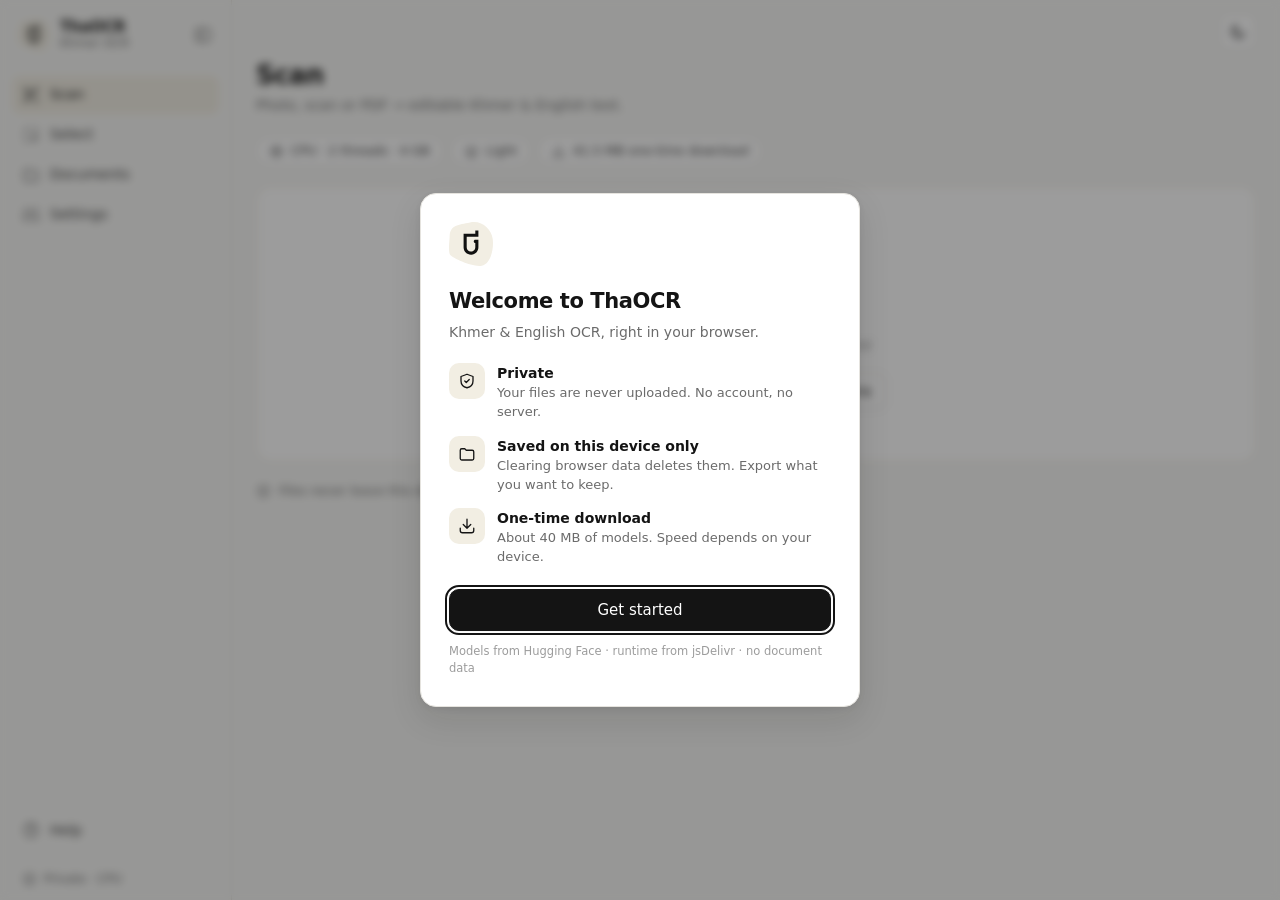
==== index.html @ 1ad71670 "Theme toggle at the top right; Clear all on Documents - Desktop: the light/dark button moves from th" ====
<!DOCTYPE html>
<html lang="en"><head><meta charset="utf-8"><meta name="viewport" content="width=device-width,initial-scale=1,viewport-fit=cover">
<title>ThaOCR</title>
<meta name="description" content="Khmer and English document OCR that runs entirely in your browser. No upload, no account, no server.">
<meta name="color-scheme" content="light dark">
<meta name="theme-color" content="#f7f7f5">
<script>/* theme before first paint (no flash): saved choice, else the system setting. app.js keeps it in sync. */
(function(){var t;try{t=localStorage.getItem("thaocr.theme")}catch(e){}var d=t==="dark"||(t!=="light"&&window.matchMedia&&matchMedia("(prefers-color-scheme: dark)").matches);document.documentElement.setAttribute("data-theme",d?"dark":"light");var m=document.querySelector('meta[name="theme-color"]');if(m)m.content=d?"#0f0f10":"#f7f7f5";})();</script>
<link rel="icon" type="image/svg+xml" href="logo.svg">
<link rel="stylesheet" href="app.css">
</head><body>
<svg width="0" height="0" style="position:absolute" aria-hidden="true"><defs>
 <symbol id="i-scan" viewBox="0 0 24 24"><path d="M3 7V5a2 2 0 0 1 2-2h2M17 3h2a2 2 0 0 1 2 2v2M21 17v2a2 2 0 0 1-2 2h-2M7 21H5a2 2 0 0 1-2-2v-2M7 8h10M7 12h8M7 16h6"/></symbol>
 <symbol id="i-select" viewBox="0 0 24 24"><path d="M4 7V5a1 1 0 0 1 1-1h2M11 4h2M17 4h2a1 1 0 0 1 1 1v2M20 11v1M4 11v2M4 17v2a1 1 0 0 0 1 1h2M11 20h1"/><path d="m14 13 7 2.6-3.1 1.3-1.3 3.1z"/></symbol>
 <symbol id="i-folder" viewBox="0 0 24 24"><path d="M3 7a2 2 0 0 1 2-2h4l2 2h8a2 2 0 0 1 2 2v9a2 2 0 0 1-2 2H5a2 2 0 0 1-2-2z"/></symbol>
 <symbol id="i-sliders" viewBox="0 0 24 24"><path d="M4 21v-7M4 10V3M12 21v-9M12 8V3M20 21v-5M20 12V3M1 14h6M9 8h6M17 16h6"/></symbol>
 <symbol id="i-panel" viewBox="0 0 24 24"><rect x="3" y="4" width="18" height="16" rx="3"/><path d="M9 4v16"/></symbol>
 <symbol id="i-help" viewBox="0 0 24 24"><circle cx="12" cy="12" r="9"/><path d="M9.1 9a3 3 0 0 1 5.8 1c0 2-3 3-3 3M12 17h.01"/></symbol>
 <symbol id="i-shield" viewBox="0 0 24 24"><path d="M12 3l8 3v6c0 5-3.5 8-8 9-4.5-1-8-4-8-9V6z"/><path d="m9 12 2 2 4-4"/></symbol>
 <symbol id="i-download" viewBox="0 0 24 24"><path d="M21 15v3a3 3 0 0 1-3 3H6a3 3 0 0 1-3-3v-3M7 10l5 5 5-5M12 15V3"/></symbol>
 <symbol id="i-sun" viewBox="0 0 24 24"><circle cx="12" cy="12" r="4"/><path d="M12 2v2M12 20v2M4.9 4.9l1.4 1.4M17.7 17.7l1.4 1.4M2 12h2M20 12h2M4.9 19.1l1.4-1.4M17.7 6.3l1.4-1.4"/></symbol>
 <symbol id="i-moon" viewBox="0 0 24 24"><path d="M20.5 14.5A8.5 8.5 0 0 1 9.5 3.5a8.5 8.5 0 1 0 11 11Z"/></symbol>
</defs></svg>
<a class="skip" href="#view">Skip to content</a>
<div class="shell" id="shell">
 <aside class="side" aria-label="Main">
  <div class="side-top">
   <a class="brand" href="#/scan" aria-label="ThaOCR home">
    <svg class="mark" viewBox="0 0 792.53 791.42" aria-hidden="true"><path fill="#f2eee3" d="m5.74,347.98c2.95-32.15,5.25-64.36,6.35-96.63C18.74,55.04,169.58,48.29,378.34,7.01c221.05-43.71,381.76,124.54,408.37,292.23,24.98,157.35-28.72,457.08-197.32,488.3-167.89,31.09-510.61-133.44-561.98-187.33C-8.02,563.05-1.58,427.75,5.74,347.98Z"/><path fill="#111" d="m318.8,452.55c0,41.06,31.32,76.2,72.29,78.87,23.42,1.52,44.78-7.4,59.92-22.54,14.02-14.02,22.71-33.37,22.71-54.76v-77.46h0c-15.43,0-27.94-12.51-27.94-27.94h0c0-15.43,12.51-27.94,27.94-27.94h55.87v131.22c0,71.24-55.06,131.56-126.21,135.27-76.86,4-140.47-57.16-140.47-133.15v-245.08h210.8v-55.87s55.87,0,55.87,0v111.75h-210.8v187.64Z"/></svg>
    <div><b>ThaOCR</b><span>Khmer OCR</span></div>
   </a>
   <button class="sidetog" id="sidetog" type="button" title="Close sidebar (Ctrl+Shift+S)" aria-label="Close sidebar" aria-expanded="true"><svg class="i"><use href="#i-panel"/></svg></button>
  </div>
  <nav class="tabs" aria-label="Pages">
   <a class="nav" data-r="scan" href="#/scan" aria-label="Scan"><svg class="i" aria-hidden="true"><use href="#i-scan"/></svg><span class="t">Scan</span></a>
   <a class="nav" data-r="select" href="#/select" aria-label="Select"><svg class="i" aria-hidden="true"><use href="#i-select"/></svg><span class="t">Select</span></a>
   <a class="nav" data-r="documents" href="#/documents" aria-label="Documents"><svg class="i" aria-hidden="true"><use href="#i-folder"/></svg><span class="t">Documents</span><span class="count" id="n_docs"></span></a>
   <a class="nav" data-r="settings" href="#/settings" aria-label="Settings"><svg class="i" aria-hidden="true"><use href="#i-sliders"/></svg><span class="t">Settings</span></a>
  </nav>
  <a class="running hide" id="running" href="#/process" aria-label="OCR running · show progress"><span class="spin"></span><span class="grow" id="running_txt">Working…</span><b id="running_pct"></b></a>
  <div class="spacer"></div>
  <a class="nav help" data-r="help" href="#/help" aria-label="Help"><svg class="i" aria-hidden="true"><use href="#i-help"/></svg><span class="t">Help</span></a>
  <div class="foot">
   <span class="devchip" title="Nothing leaves this device"><svg class="i s" aria-hidden="true"><use href="#i-shield"/></svg><span id="dev">…</span></span>
   <button class="iconbtn themetog" type="button" title="Dark mode" aria-label="Switch to dark mode"><svg class="i ic-moon" aria-hidden="true"><use href="#i-moon"/></svg><svg class="i ic-sun" aria-hidden="true"><use href="#i-sun"/></svg></button>
  </div>
 </aside>
 <div class="main">
  <div class="topbar"><button class="btn icon themetog tip" id="themetog" type="button" data-tip="Dark mode" aria-label="Switch to dark mode"><svg class="i ic-moon" aria-hidden="true"><use href="#i-moon"/></svg><svg class="i ic-sun" aria-hidden="true"><use href="#i-sun"/></svg></button></div>
  <main class="page" id="view" tabindex="-1"></main>
 </div>
</div>
<input id="fileinput" type="file" accept="image/*,application/pdf,.pdf" multiple hidden>
<div class="toast" id="toast" role="status" aria-live="polite"></div>
<div class="modal hide" id="notice" role="dialog" aria-modal="true" aria-labelledby="notice_t">
 <div class="modal-card">
  <svg class="mark" viewBox="0 0 792.53 791.42" width="44" height="44" aria-hidden="true" style="margin-bottom:14px"><path fill="#f2eee3" d="m5.74,347.98c2.95-32.15,5.25-64.36,6.35-96.63C18.74,55.04,169.58,48.29,378.34,7.01c221.05-43.71,381.76,124.54,408.37,292.23,24.98,157.35-28.72,457.08-197.32,488.3-167.89,31.09-510.61-133.44-561.98-187.33C-8.02,563.05-1.58,427.75,5.74,347.98Z"/><path fill="#111" d="m318.8,452.55c0,41.06,31.32,76.2,72.29,78.87,23.42,1.52,44.78-7.4,59.92-22.54,14.02-14.02,22.71-33.37,22.71-54.76v-77.46h0c-15.43,0-27.94-12.51-27.94-27.94h0c0-15.43,12.51-27.94,27.94-27.94h55.87v131.22c0,71.24-55.06,131.56-126.21,135.27-76.86,4-140.47-57.16-140.47-133.15v-245.08h210.8v-55.87s55.87,0,55.87,0v111.75h-210.8v187.64Z"/></svg>
  <h2 id="notice_t">Welcome to ThaOCR</h2>
  <p class="lead">Khmer &amp; English OCR, right in your browser.</p>
  <ul class="points">
   <li><span class="pi"><svg class="i" aria-hidden="true"><use href="#i-shield"/></svg></span><div><b>Private</b><span>Your files are never uploaded. No account, no server.</span></div></li>
   <li><span class="pi"><svg class="i" aria-hidden="true"><use href="#i-folder"/></svg></span><div><b>Saved on this device only</b><span>Clearing browser data deletes them. Export what you want to keep.</span></div></li>
   <li><span class="pi"><svg class="i" aria-hidden="true"><use href="#i-download"/></svg></span><div><b>One-time download</b><span>About 40 MB of models. Speed depends on your device.</span></div></li>
  </ul>
  <button class="btn p lg block" id="notice_ok" type="button">Get started</button>
  <p class="fine">Models from Hugging Face · runtime from jsDelivr · no document data</p>
 </div>
</div>
<script src="ocr/engine.js"></script>
<script src="ocr/pipeline.js"></script>
<script src="ocr/pdf.js"></script>
<script src="ocr/device.js"></script>
<script src="ocr/store.js"></script>
<script src="docview.js"></script>
<script src="app.js"></script>
</body></html>
---- app.css ----
/* ThaOCR — calm, modern, monochrome. The only tint is the cream of the Tha mark (#f2eee3) on ink (#141414).
   Every colour is a token: [data-theme=dark] on <html> swaps them (set before first paint by index.html).
   Page images and rebuilt pages stay "paper" (white) in both themes, like a document viewer. */
:root{
  color-scheme:light;
  --bg:#f7f7f5;--surface:#fff;--surface-2:#f2f1ee;--surface-3:#e8e6e1;
  --ink:#141414;--ink-2:#3a3a3a;--mut:#6b6b6b;--mut-2:#9c9c9c;
  --line:#e5e3de;--line-2:#efeeea;
  --cream:#f2eee3;--cream-2:#e2dac6;
  --accent:#141414;--accent-hover:#303030;--on-accent:#fff;--seg-on:#fff;
  --ok:#17804a;--ok-soft:#e7f4ec;
  --warn:#a85b06;--warn-soft:#fdf3e2;--warn-line:#f0d6a1;--warn-ink:#6f3e05;
  --bad:#b42318;--bad-soft:#fdecea;--bad-line:#f3c7c7;
  --paper:#fff;--paper-ink:#141414;--focus:#141414;--overlay:rgba(20,20,20,.42);
  --r-l:16px;--r:12px;--r-s:8px;
  --shadow:0 1px 2px rgba(20,20,20,.05);
  --shadow-2:0 12px 32px rgba(20,20,20,.12),0 2px 6px rgba(20,20,20,.06);
  --page-shadow:0 1px 3px rgba(20,20,20,.08),0 8px 24px rgba(20,20,20,.08);
  --ease:cubic-bezier(.2,.7,.2,1);
  --khm:"Noto Sans Khmer","Khmer OS","Khmer OS Battambang",sans-serif;
}
[data-theme=dark]{
  color-scheme:dark;
  --bg:#0f0f10;--surface:#171719;--surface-2:#1e1e21;--surface-3:#2a2a2e;
  --ink:#ededed;--ink-2:#cdcdcd;--mut:#9d9da2;--mut-2:#6d6d72;
  --line:#2b2b2f;--line-2:#222226;
  --cream:#2a2720;--cream-2:#4a4436;
  --accent:#ededed;--accent-hover:#fff;--on-accent:#111;--seg-on:#2e2e33;
  --ok:#5cc98a;--ok-soft:rgba(92,201,138,.13);
  --warn:#efa94a;--warn-soft:rgba(239,169,74,.11);--warn-line:rgba(239,169,74,.3);--warn-ink:#f3c27e;
  --bad:#f2786d;--bad-soft:rgba(242,120,109,.12);--bad-line:rgba(242,120,109,.35);
  --focus:#ededed;--overlay:rgba(0,0,0,.6);
  --shadow:0 1px 2px rgba(0,0,0,.35);
  --shadow-2:0 16px 40px rgba(0,0,0,.55),0 2px 8px rgba(0,0,0,.35);
  --page-shadow:0 1px 3px rgba(0,0,0,.4),0 10px 30px rgba(0,0,0,.45);
}

/* ---------- base */
*{box-sizing:border-box}
html{-webkit-text-size-adjust:100%}
html,body{margin:0;min-height:100%}
body{font:14px/1.5 Inter,system-ui,-apple-system,"Segoe UI",Roboto,"Noto Sans Khmer",sans-serif;color:var(--ink);background:var(--bg);-webkit-font-smoothing:antialiased;-webkit-tap-highlight-color:transparent}
::selection{background:var(--cream-2)}
a{color:inherit;text-decoration:none}
.page p a:not(.btn),.empty a:not(.btn),.lnk{text-decoration:underline;text-underline-offset:3px;text-decoration-color:var(--mut-2)}
.page p a:not(.btn):hover,.lnk:hover{text-decoration-color:currentColor}
button,input,select,textarea{font:inherit;color:inherit}
button{cursor:pointer}button:disabled{opacity:.45;cursor:default}
input[type=checkbox]{accent-color:var(--accent);width:15px;height:15px;margin:0;cursor:pointer}
:focus-visible{outline:2px solid var(--focus);outline-offset:2px}
:focus:not(:focus-visible){outline:none}
h1,h2,h3{margin:0;font-weight:600;letter-spacing:-.015em}
h1{font-size:26px;line-height:1.2;letter-spacing:-.025em;font-weight:650}h2{font-size:16px}h3{font-size:14px}
.mut{color:var(--mut)}.small{font-size:12.5px}.mono{font-family:ui-monospace,SFMono-Regular,Menlo,monospace;font-variant-numeric:tabular-nums}.num{font-variant-numeric:tabular-nums}
.hide{display:none!important}.grow{flex:1;min-width:0}
.sr{position:absolute;width:1px;height:1px;overflow:hidden;clip:rect(0 0 0 0);white-space:nowrap}
.warn-t{color:var(--warn)}
svg.i{width:18px;height:18px;flex:none;vertical-align:-4px;fill:none;stroke:currentColor;stroke-width:1.75;stroke-linecap:round;stroke-linejoin:round}
svg.i.s{width:15px;height:15px;vertical-align:-3px}
svg.i.l{width:24px;height:24px}
*{scrollbar-width:thin;scrollbar-color:var(--surface-3) transparent}
.skip{position:fixed;left:12px;top:-60px;z-index:200;background:var(--accent);color:var(--on-accent);padding:8px 14px;border-radius:var(--r-s);font-weight:500;transition:top .15s}
.skip:focus{top:12px}
/* smooth colour change when the theme is switched (class added for 300 ms by app.js) */
.theme-anim,.theme-anim *,.theme-anim *::before,.theme-anim *::after{transition:background-color .25s,border-color .25s,color .25s,box-shadow .25s!important}

/* ---------- shell */
.shell{display:grid;grid-template-columns:232px minmax(0,1fr);min-height:100vh;min-height:100dvh}
.side{position:sticky;top:0;height:100vh;height:100dvh;padding:14px 12px 12px;display:flex;flex-direction:column;gap:2px;background:var(--bg);border-right:1px solid var(--line);z-index:30}
.side-top{position:relative;display:flex;align-items:center;gap:4px;padding:0 0 18px}
.brand{display:flex;align-items:center;gap:10px;padding:4px 6px;border-radius:var(--r-s);flex:1;min-width:0}
.brand .mark{width:32px;height:32px;flex:none;transition:opacity .12s}
.brand b{display:block;font-size:15px;letter-spacing:-.01em;line-height:1.2}
.brand span{display:block;font-size:12px;color:var(--mut);line-height:1.3}
.sidetog{display:grid;place-items:center;width:32px;height:32px;border:0;border-radius:var(--r-s);background:transparent;color:var(--mut);flex:none}
.sidetog:hover{background:var(--surface-2);color:var(--ink)}
nav.tabs{display:flex;flex-direction:column;gap:2px}
.nav{position:relative;display:flex;align-items:center;gap:10px;padding:0 10px;height:38px;border-radius:var(--r-s);color:var(--ink-2);font-weight:500;transition:background .15s,color .15s}
.nav:hover{background:var(--surface-2);color:var(--ink)}
.nav.cur{background:var(--cream);color:var(--ink)}
.nav svg.i{color:var(--mut);transition:color .15s}.nav:hover svg.i,.nav.cur svg.i{color:var(--ink)}
.nav .count{margin-left:auto;font-size:11.5px;color:var(--mut);background:var(--surface-2);border-radius:999px;padding:0 7px;line-height:19px;font-variant-numeric:tabular-nums}
.nav.cur .count{background:var(--surface)}
.nav .count:empty{display:none}
.running{display:flex;align-items:center;gap:8px;margin:12px 0 0;padding:0 10px;height:38px;border:1px solid var(--line);background:var(--surface);border-radius:var(--r-s);font-size:13px;color:var(--ink-2)}
.running:hover{background:var(--surface-2)}
.spin{width:12px;height:12px;border:2px solid currentColor;border-right-color:transparent;border-radius:50%;animation:spin .8s linear infinite;flex:none;display:inline-block}
@keyframes spin{to{transform:rotate(360deg)}}
.side .spacer{flex:1}
.foot{display:flex;align-items:center;gap:6px;padding:10px 2px 0;margin-top:8px;border-top:1px solid var(--line-2)}
.devchip{display:flex;align-items:center;gap:7px;font-size:12px;color:var(--mut);min-width:0;flex:1;padding-left:8px}
.devchip span{white-space:nowrap;overflow:hidden;text-overflow:ellipsis}
.iconbtn{display:inline-grid;place-items:center;width:34px;height:34px;border-radius:var(--r-s);border:0;background:transparent;color:var(--mut);flex:none;transition:background .15s,color .15s}
.iconbtn:hover{background:var(--surface-2);color:var(--ink)}
.ic-sun{display:none}[data-theme=dark] .ic-sun{display:block}[data-theme=dark] .ic-moon{display:none}
@media(min-width:861px){.foot .themetog{display:none}}

/* main column: a slim top bar (theme button at the top right, desktop) above the page */
.main{min-width:0;display:flex;flex-direction:column}
.topbar{display:flex;justify-content:flex-end;align-items:center;gap:8px;padding:14px 40px 0}
.page{padding:10px 40px 64px;display:flex;flex-direction:column;gap:20px;max-width:1240px;width:100%;margin:0 auto}
.page.wide{max-width:none}
.page:focus{outline:none}
.page.enter>*{animation:rise .25s var(--ease) both}
@keyframes rise{from{opacity:0;transform:translateY(4px)}}
.head{display:flex;align-items:flex-end;gap:12px 16px;flex-wrap:wrap}
.head>.grow{flex:1 1 320px;min-width:min(320px,100%)}
.head .tools{display:flex;gap:8px;flex-wrap:wrap;align-items:center;max-width:100%}
@media(min-width:861px){.head .tools{flex-shrink:0;margin-left:auto;justify-content:flex-end}}  /* tools move to their own row as a group, kept right */
.head p{margin:4px 0 0;color:var(--mut)}
.back{display:inline-flex;align-items:center;gap:4px;font-size:13px;color:var(--mut);margin:0 0 6px -2px;padding:2px;border-radius:6px}
.back:hover{color:var(--ink)}
.title-row{display:flex;gap:10px;align-items:center;flex-wrap:wrap;word-break:break-word}
.rowhead{display:flex;align-items:center;gap:12px;padding:14px 18px 12px}
.sechead{display:flex;align-items:center;gap:12px;margin:0 0 10px}
.sec{display:flex;flex-direction:column}
.fine{display:flex;align-items:center;gap:8px;margin:0;font-size:12.5px;color:var(--mut)}
.fine svg.i{color:var(--mut)}
.col{display:flex;flex-direction:column;gap:16px;min-width:0}
.btnrow{display:flex;gap:8px;flex-wrap:wrap;margin-top:14px}

/* ---------- buttons, badges, chips */
.btn{display:inline-flex;align-items:center;justify-content:center;gap:7px;height:36px;padding:0 14px;border-radius:var(--r-s);border:1px solid var(--line);background:var(--surface);color:var(--ink);font-weight:500;white-space:nowrap;line-height:1;box-shadow:var(--shadow);transition:background .15s,border-color .15s,color .15s,transform .06s}
.btn:hover{background:var(--surface-2)}
.btn:active{transform:translateY(1px)}
.btn.p{background:var(--accent);border-color:var(--accent);color:var(--on-accent)}
.btn.p:hover{background:var(--accent-hover);border-color:var(--accent-hover)}
.btn.lg{height:42px;padding:0 18px;font-size:15px;border-radius:10px}
.btn.sm{height:30px;padding:0 10px;font-size:13px;gap:6px}
.btn.icon{width:36px;padding:0}.btn.sm.icon{width:30px}
.btn.block{width:100%}
.btn.ghost{border-color:transparent;background:transparent;box-shadow:none;color:var(--ink-2)}
.btn.ghost:hover{background:var(--surface-2);color:var(--ink)}
.btn.danger{color:var(--bad)}.btn.danger:hover{background:var(--bad-soft);border-color:var(--bad-line)}
.btn:disabled{opacity:.45;pointer-events:none}
.badge{display:inline-flex;align-items:center;gap:6px;height:22px;padding:0 9px;border-radius:999px;font-size:12px;font-weight:500;background:var(--surface-2);color:var(--mut);white-space:nowrap;letter-spacing:0;line-height:1}
.badge.ok{background:var(--ok-soft);color:var(--ok)}.badge.warn{background:var(--warn-soft);color:var(--warn)}.badge.bad{background:var(--bad-soft);color:var(--bad)}.badge.ink{background:var(--cream);color:var(--ink)}
.badge .dot{width:6px;height:6px;border-radius:50%;background:currentColor}
.btn .badge{height:18px;padding:0 6px;font-size:11px}
.chips{display:flex;flex-wrap:wrap;gap:8px}
.chip{display:inline-flex;align-items:center;gap:7px;height:30px;padding:0 12px;border-radius:999px;background:var(--surface);border:1px solid var(--line);font-size:12.5px;color:var(--ink-2);white-space:nowrap;max-width:100%}
.chip svg.i{color:var(--mut)}
a.chip:hover{background:var(--surface-2)}
.chip.ok,.chip.ok svg.i{color:var(--ok)}
.card{background:var(--surface);border:1px solid var(--line);border-radius:var(--r);box-shadow:var(--shadow)}
.card.pad{padding:20px}
.card.pad>h2{margin:0 0 14px}
.card.danger{border-color:var(--bad-line)}
.grid{display:grid;gap:16px}
.g-main{grid-template-columns:minmax(0,1fr) 360px;align-items:start}
@media(max-width:1100px){.g-main{grid-template-columns:1fr}}
/* tooltips for icon-only controls (pointer devices only) */
@media(hover:hover){
 .tip{position:relative}
 .tip:hover::after,.tip:focus-visible::after{content:attr(data-tip);position:absolute;top:calc(100% + 8px);left:50%;transform:translateX(-50%);background:var(--accent);color:var(--on-accent);font-size:12px;font-weight:500;line-height:1;padding:7px 9px;border-radius:6px;white-space:nowrap;pointer-events:none;z-index:60;box-shadow:var(--shadow-2);animation:fade .12s}
}

/* ---------- drop zone & file list */
.drop{position:relative;border:1.5px dashed var(--cream-2);background:var(--surface);border-radius:var(--r-l);padding:52px 24px;text-align:center;color:var(--mut);cursor:pointer;transition:background .2s,border-color .2s,transform .2s var(--ease)}
.drop:hover{border-color:var(--mut-2)}
.drop.on{background:var(--cream);border-color:var(--ink);transform:scale(1.005)}
.drop .ico{width:56px;height:56px;border-radius:16px;background:var(--cream);display:grid;place-items:center;margin:0 auto 14px;color:var(--ink);transition:transform .2s var(--ease)}
.drop:hover .ico,.drop.on .ico{transform:translateY(-2px)}
.drop b{display:block;font-size:17px;font-weight:600;color:var(--ink);margin-bottom:2px}
.drop .acts{display:flex;gap:10px;justify-content:center;margin-top:18px;flex-wrap:wrap}
.drop.compact{padding:16px 20px;display:flex;align-items:center;gap:14px;text-align:left}
.drop.compact .ico{margin:0;width:42px;height:42px;border-radius:12px}.drop.compact .acts{margin:0;margin-left:auto}.drop.compact b{font-size:14.5px}
.flist{display:flex;flex-direction:column}
.frow{display:flex;align-items:center;gap:14px;padding:10px 18px;border-top:1px solid var(--line-2)}
.frow .fico{width:44px;height:44px;display:grid;place-items:center;border:1px solid var(--line);border-radius:8px;background:var(--surface-2);color:var(--mut);flex:none}
.frow img{width:44px;height:44px;object-fit:cover;border-radius:8px;border:1px solid var(--line);background:var(--paper);flex:none}
.frow b{display:block;font-weight:500;overflow:hidden;text-overflow:ellipsis;white-space:nowrap}
.frow .x{width:32px;height:32px;border-radius:8px;border:0;background:transparent;color:var(--mut);display:grid;place-items:center;flex:none}
.frow .x:hover{color:var(--bad);background:var(--bad-soft)}
.startbar{display:flex;align-items:center;gap:12px;padding:12px 18px;border-top:1px solid var(--line);background:var(--surface-2);border-radius:0 0 var(--r) var(--r);flex-wrap:wrap}
.startbar .mut{display:inline-flex;align-items:center;gap:6px}

/* ---------- forms */
.field{display:flex;flex-direction:column;gap:6px;margin-bottom:16px}
.field>label{font-weight:500;font-size:13px;color:var(--ink-2)}
.sel{display:flex}
.sel select,.sel input{width:100%;height:38px;padding:0 10px;border:1px solid var(--line);border-radius:var(--r-s);background:var(--surface);color:var(--ink);outline:0;transition:border-color .15s}
.sel select:hover,.sel input:hover{border-color:var(--mut-2)}
.sel select:focus-visible,.sel input:focus-visible{border-color:var(--ink);outline:2px solid var(--focus);outline-offset:1px}
.search{display:flex;align-items:center;gap:8px;height:36px;border:1px solid var(--line);border-radius:var(--r-s);padding:0 12px;width:260px;color:var(--mut);background:var(--surface);transition:border-color .15s}
.search:focus-within{border-color:var(--ink)}
.search input{border:0;outline:0;width:100%;background:transparent;color:var(--ink);height:100%}
.search input::-webkit-search-cancel-button{cursor:pointer}
.seg{display:inline-flex;gap:2px;border-radius:10px;background:var(--surface-2);padding:3px;border:1px solid var(--line-2)}
.seg button{display:inline-flex;align-items:center;gap:6px;border:0;background:transparent;height:28px;padding:0 11px;border-radius:7px;color:var(--mut);font-size:13px;font-weight:500;white-space:nowrap;transition:background .15s,color .15s}
.seg button:hover{color:var(--ink)}
.seg button.on{background:var(--seg-on);color:var(--ink);box-shadow:0 1px 2px rgba(0,0,0,.08),0 0 0 1px var(--line)}
.tg{display:inline-flex;align-items:center;gap:6px;font-size:12.5px;color:var(--mut);cursor:pointer;user-select:none;white-space:nowrap}
.tg:hover{color:var(--ink)}
.note{display:flex;gap:10px;align-items:flex-start;background:var(--warn-soft);border:1px solid var(--warn-line);color:var(--warn-ink);border-radius:var(--r-s);padding:10px 12px;font-size:13px}
.note svg.i{color:var(--warn);margin-top:1px}
.row-set{display:flex;align-items:center;gap:12px;flex-wrap:wrap}
.tiers{display:grid;grid-template-columns:repeat(3,minmax(0,1fr));gap:8px}
.tier{position:relative;display:flex;flex-direction:column;align-items:flex-start;gap:2px;text-align:left;border:1px solid var(--line);border-radius:10px;padding:12px;background:var(--surface);color:var(--ink);transition:border-color .15s,background .15s,box-shadow .15s}
.tier:hover{border-color:var(--mut-2)}
.tier.on{border-color:var(--ink);box-shadow:inset 0 0 0 1px var(--ink);background:var(--cream)}
.tier b{font-weight:600;font-size:13.5px}
.tier span{font-size:12px;color:var(--mut)}
.tier .rec{font-style:normal;font-size:10.5px;font-weight:600;margin-top:6px;padding:2px 7px;border-radius:999px;background:var(--ok-soft);color:var(--ok)}
@media(max-width:560px){.tiers{grid-template-columns:1fr}}
details.adv>summary{display:flex;align-items:center;gap:12px;padding:16px 20px;cursor:pointer;list-style:none;border-radius:var(--r)}
details.adv>summary::-webkit-details-marker{display:none}
details.adv>summary b{display:block;font-size:16px}
details.adv>summary svg.i{color:var(--mut);transition:transform .2s var(--ease)}
details.adv[open]>summary svg.i{transform:rotate(180deg)}
details.adv>summary:hover{background:var(--surface-2)}
details.adv[open]>summary{border-radius:var(--r) var(--r) 0 0}
.adv-body{padding:6px 20px 20px}

/* ---------- tables */
table.tbl{width:100%;border-collapse:collapse;font-size:13.5px}
.tbl th{font-weight:500;color:var(--mut);text-align:left;padding:10px 18px;border-bottom:1px solid var(--line);font-size:12px}
.tbl td{padding:10px 18px;border-bottom:1px solid var(--line-2);vertical-align:middle}
.tbl tr:last-child td{border-bottom:0}
.tbl tr.click{cursor:pointer}
.tbl tr.click td{transition:background .12s}
.tbl tr.click:hover td,.tbl tr.click:focus-visible td{background:var(--surface-2)}
.tbl tr.click:focus-visible{outline-offset:-2px}
.doc{display:flex;align-items:center;gap:12px;min-width:0}
.doc .ic{width:40px;height:40px;border-radius:8px;border:1px solid var(--line);overflow:hidden;flex:none;background:var(--paper)}
.doc .ic img{width:100%;height:100%;object-fit:cover;display:block}
.doc b{display:block;font-weight:500;word-break:break-word}.doc span{font-size:12px;color:var(--mut)}
.acc{display:inline-flex;align-items:center;gap:10px}
.bar{height:6px;border-radius:999px;background:var(--line-2);overflow:hidden}
.bar i{display:block;height:100%;background:var(--accent);border-radius:999px;transition:width .3s}
.acc .bar{width:56px}.acc .bar i.ok{background:var(--ok)}.acc .bar i.warn{background:var(--warn)}
.empty{padding:48px 20px;text-align:center;color:var(--mut);display:flex;flex-direction:column;align-items:center;gap:10px}
.empty .ico{width:52px;height:52px;border-radius:14px;background:var(--surface-2);display:grid;place-items:center;color:var(--mut);margin-bottom:2px}
.empty b{color:var(--ink);font-size:15px;font-weight:600}
@media(max-width:720px){.tbl .c-conf,.tbl .c-date{display:none}.tbl td,.tbl th{padding-left:14px;padding-right:10px}}

/* ---------- process */
.stage{background:var(--surface-2);border-radius:0 0 calc(var(--r) - 1px) calc(var(--r) - 1px);padding:28px;display:grid;place-items:center;min-height:480px}
.stage .pageimg{position:relative;box-shadow:var(--page-shadow);background:var(--paper);max-width:100%;overflow:hidden;border-radius:4px}
/* scan line: a full-size layer moved with transform (GPU, no layout), gliding down and back up with easing */
.scanline{position:absolute;inset:0;pointer-events:none;animation:scan 2.8s cubic-bezier(.45,0,.55,1) infinite alternate;will-change:transform;transition:opacity .4s}
.scanline::before{content:"";position:absolute;left:0;right:0;top:0;height:2px;background:var(--paper-ink);box-shadow:0 0 14px 1px rgba(20,20,20,.45)}
.scanline::after{content:"";position:absolute;left:0;right:0;top:2px;height:56px;background:linear-gradient(rgba(20,20,20,.07),transparent)}
.scanline.soft{opacity:.35;animation-duration:3.6s}
@keyframes scan{from{transform:translateY(0)}to{transform:translateY(calc(100% - 2px))}}
.badge.ink .dot{animation:pulse 1.4s ease-in-out infinite}
@keyframes pulse{0%,100%{opacity:1;transform:scale(1)}50%{opacity:.35;transform:scale(.7)}}
.prog{font-size:40px;font-weight:650;letter-spacing:-.03em;font-variant-numeric:tabular-nums;line-height:1}
.pipe .step{display:flex;gap:12px;padding:10px 0;border-bottom:1px solid var(--line-2);align-items:center;transition:opacity .3s}
.pipe .step:last-child{border-bottom:0}
.pipe .step:not(.done):not(.run){opacity:.6}
.pipe .n{width:24px;height:24px;border-radius:50%;border:1px solid var(--line);display:grid;place-items:center;font-size:11px;flex:none;color:var(--mut);background:var(--surface);transition:background .3s,border-color .3s,color .3s}
.pipe .step.done .n{background:var(--accent);border-color:var(--accent);color:var(--on-accent)}
.pipe .step.run .n{border-color:var(--ink);font-size:0}
.pipe .step.run .n::after{content:"";width:10px;height:10px;border:2px solid var(--ink);border-right-color:transparent;border-radius:50%;animation:spin .8s linear infinite}
.pipe b{display:block;font-weight:500}.pipe .sub{font-size:12px;color:var(--mut)}.pipe .sub:empty{display:none}
.pipe .ms{margin-left:auto;color:var(--mut-2);font-size:12px}
.pipe .ms:empty{display:none}
.kv{display:flex;justify-content:space-between;gap:12px;padding:8px 0;border-bottom:1px solid var(--line-2);font-size:13px}
.kv:last-child{border-bottom:0}.kv>span{color:var(--mut)}
.kv b{text-align:right;max-width:64%;word-break:break-word;font-weight:500}

/* ---------- review */
.review{display:grid;grid-template-columns:96px minmax(0,1.3fr) minmax(0,1fr) 300px;min-height:70vh;overflow:hidden}
.review.text,.review.original{grid-template-columns:96px minmax(0,1fr) 300px}
.review.one{grid-template-columns:minmax(0,1.3fr) minmax(0,1fr) 300px}
.review.one.text,.review.one.original{grid-template-columns:minmax(0,1fr) 300px}
.review>div{border-right:1px solid var(--line);min-width:0}
.review>div:last-child{border-right:0}
.thumbs{padding:14px 10px;display:flex;flex-direction:column;gap:12px;align-items:center;background:var(--surface-2);max-height:82vh;overflow-y:auto;position:sticky;top:0;align-self:start}
.thumbs .th{width:70px;border:2px solid transparent;border-radius:8px;padding:2px;cursor:pointer;text-align:center;font-size:12px;color:var(--mut);transition:border-color .15s}
.thumbs .th:hover{border-color:var(--line)}
.thumbs .th img{width:100%;display:block;border:1px solid var(--line);border-radius:5px;background:var(--paper)}
.thumbs .th.cur{border-color:var(--ink);color:var(--ink)}
.panehead{display:flex;align-items:center;gap:8px;padding:8px 12px;border-bottom:1px solid var(--line);color:var(--mut);font-size:13px;background:var(--surface);position:sticky;top:0;z-index:2;min-height:48px}
.panehead .mut{white-space:nowrap;overflow:hidden;text-overflow:ellipsis}
.ph-t{display:inline-flex;align-items:center;gap:7px;color:var(--ink);font-weight:500;white-space:nowrap;overflow:hidden;text-overflow:ellipsis;min-width:0}
.ph-t svg.i{color:var(--mut)}
.tool{display:inline-grid;place-items:center;width:30px;height:30px;border-radius:7px;color:var(--ink-2);border:0;background:transparent;flex:none;transition:background .15s}
.tool:hover{background:var(--surface-2);color:var(--ink)}
.panehead .opts,.lb-bar .opts{display:inline-flex;gap:10px;margin-left:6px}
@media(max-width:1400px){.review:not(.original) .panehead .opts{display:none}}
.panehead .seg button{height:26px;padding:0 10px;font-size:12.5px}
.panebody{padding:16px;overflow:auto;max-height:82vh;background:var(--surface-2)}
.panebody.white{background:var(--surface)}
.pagewrap{margin-bottom:22px}.pagewrap:last-child{margin-bottom:0}
.linkbtn{border:0;background:none;color:var(--ink);text-decoration:underline;text-underline-offset:2px;cursor:pointer;font:inherit;letter-spacing:inherit;text-transform:inherit;padding:0}.linkbtn:disabled{color:var(--mut);text-decoration:none;cursor:default}
.pglabel{font-size:11px;color:var(--mut);text-align:center;margin:0 0 8px;letter-spacing:.08em;text-transform:uppercase}
.view{position:relative;margin:0 auto;box-shadow:var(--page-shadow);background:var(--paper);border-radius:3px;overflow:hidden;cursor:zoom-in;transition:outline-color .15s}
.view:hover{outline:2px solid var(--focus);outline-offset:2px}
.view canvas,.view img{display:block;width:100%;height:auto}
.docpage{position:relative;margin:0 auto;background:var(--paper);box-shadow:var(--page-shadow);overflow:hidden;color:#111}
.docpage .ln{position:absolute;white-space:nowrap;outline:0;line-height:1}
.docpage .ln:focus{background:#f2eee3}
.docpage .ln.lo{background:#fdf0d5;border-radius:2px}
.docpage .ln.chg{background:#dff3e8}
.docpage .ln b{font-weight:700}
.docpage .ln.heavy b{font-weight:400}
.docpage img.crop{position:absolute}
.docpage .bu{position:absolute}
.rev{border:1px solid var(--line);border-radius:10px;padding:10px 12px 12px;margin-bottom:10px;background:var(--surface);cursor:pointer;transition:border-color .15s,box-shadow .15s}
.rev:hover{border-color:var(--mut-2)}
.rev.cur{border-color:var(--ink)}
.rev-h{display:flex;align-items:center;justify-content:space-between;gap:8px;font-size:12px;color:var(--mut)}
.rev .snip{margin:8px 0;border:1px solid var(--line);border-radius:6px;background:var(--paper);height:36px;display:grid;place-items:center;overflow:hidden}
.rev .snip canvas{max-width:100%;height:30px}
.rev input{width:100%;border:1px solid var(--line);border-radius:7px;padding:7px 9px;font-family:var(--khm);font-size:15px;margin:0 0 8px;background:var(--surface);color:var(--ink);outline:0;transition:border-color .15s}
.rev input:focus{border-color:var(--ink)}
.rev .acts{display:flex;gap:8px}
.allgood{display:flex;align-items:center;gap:10px;padding:12px 14px;border-radius:10px;background:var(--ok-soft);color:var(--ok);font-weight:500;margin-bottom:6px}
.sub-h{margin:20px 0 4px;font-size:11.5px;color:var(--mut);font-weight:600;text-transform:uppercase;letter-spacing:.06em}
.textout{font-family:var(--khm);font-size:15px;line-height:1.75;white-space:pre-wrap;padding:24px 28px;tab-size:4;color:var(--ink)}
.textout .blk{margin-bottom:14px}
.textout .lbl{font:11px Inter,system-ui,sans-serif;color:var(--mut-2);letter-spacing:.06em;text-transform:uppercase;margin-bottom:2px}
.textout .center{text-align:center}.textout .right{text-align:right}
.menu{position:absolute;right:0;top:calc(100% + 6px);background:var(--surface);border:1px solid var(--line);border-radius:12px;box-shadow:var(--shadow-2);min-width:220px;padding:6px;z-index:20;animation:pop .14s var(--ease);transform-origin:top right}
@keyframes pop{from{opacity:0;transform:translateY(-4px) scale(.98)}}
.menu button{display:flex;width:100%;gap:10px;align-items:center;border:0;background:transparent;padding:0 10px;height:36px;border-radius:7px;text-align:left;color:var(--ink);white-space:nowrap}
.menu button svg.i{color:var(--mut)}
.menu button:hover,.menu button:focus-visible{background:var(--surface-2);outline:0}
.menu button.danger{color:var(--bad)}.menu button.danger svg.i{color:var(--bad)}
.menu hr{border:0;border-top:1px solid var(--line-2);margin:4px 0}
.rel{position:relative}
.toast{position:fixed;bottom:24px;left:50%;transform:translate(-50%,8px);background:var(--accent);color:var(--on-accent);padding:10px 16px;border-radius:999px;font-size:13px;font-weight:500;box-shadow:var(--shadow-2);z-index:150;opacity:0;transition:opacity .2s,transform .2s var(--ease);pointer-events:none;max-width:calc(100vw - 32px);text-align:center}
.toast.on{opacity:1;transform:translate(-50%,0)}

/* ---------- help */
.tiles{display:grid;grid-template-columns:repeat(auto-fill,minmax(230px,1fr));gap:12px}
.tile{padding:18px;display:flex;flex-direction:column;gap:6px}
.tile .ti{width:36px;height:36px;border-radius:10px;background:var(--cream);display:grid;place-items:center;color:var(--ink);margin-bottom:6px}
.tile b{font-weight:600}
.tile p{margin:0;color:var(--mut);font-size:13.5px}
.keys{display:grid;grid-template-columns:auto 1fr;gap:10px 18px;align-items:center;font-size:13.5px;color:var(--ink-2)}
kbd{display:inline-block;font:12px ui-monospace,SFMono-Regular,Menlo,monospace;min-width:22px;text-align:center;border:1px solid var(--line);border-bottom-width:2px;border-radius:5px;padding:2px 6px;background:var(--surface-2);color:var(--ink)}

/* ---------- welcome notice */
.modal{position:fixed;inset:0;background:var(--overlay);display:grid;place-items:center;z-index:100;padding:20px;backdrop-filter:blur(4px);-webkit-backdrop-filter:blur(4px);animation:fade .2s}
.modal-card{background:var(--surface);border:1px solid var(--line);border-radius:var(--r-l);max-width:440px;width:100%;padding:28px;box-shadow:var(--shadow-2);animation:pop .25s var(--ease)}
.modal-card h2{font-size:21px;letter-spacing:-.02em}
.modal-card .lead{margin:4px 0 0;color:var(--mut)}
.points{list-style:none;margin:20px 0 22px;padding:0;display:flex;flex-direction:column;gap:14px}
.points li{display:flex;gap:12px;align-items:flex-start}
.points .pi{width:36px;height:36px;border-radius:10px;background:var(--cream);display:grid;place-items:center;flex:none;color:var(--ink)}
.points b{display:block;font-weight:600}
.points span{display:block;color:var(--mut);font-size:13px;line-height:1.45}
.modal-card .fine{justify-content:center;margin-top:12px;font-size:11.5px;color:var(--mut-2)}

/* ---------- full-size viewer (always dark) */
.lb{position:fixed;inset:0;z-index:120;display:flex;flex-direction:column;background:rgba(14,14,14,.97);color:#fff;animation:fade .15s}
@keyframes fade{from{opacity:0}to{opacity:1}}
.lb-bar{display:flex;align-items:center;gap:8px;padding:10px 16px;background:rgba(0,0,0,.35);border-bottom:1px solid rgba(255,255,255,.08);font-size:13px;min-height:52px;flex-wrap:wrap}
.lb-bar b{color:#fff;max-width:40vw;overflow:hidden;text-overflow:ellipsis;white-space:nowrap}
.lb-bar .mut{color:rgba(255,255,255,.6)}
.lb-bar .tool{width:34px;height:34px;border-radius:8px;color:#fff}
.lb-bar .tool:hover{background:rgba(255,255,255,.14)}
.lb-bar .tool.pct{width:auto;padding:0 10px;min-width:56px;font-size:12.5px}
.lb-bar label{display:inline-flex;align-items:center;gap:6px;color:rgba(255,255,255,.85);white-space:nowrap;cursor:pointer}
.lb-bar input[type=checkbox]{accent-color:#fff}
.lb :focus-visible{outline-color:#fff}
.lb-body{flex:1;overflow:auto;display:grid;place-items:center;padding:24px;overscroll-behavior:contain}
.lb-body.big{place-items:start}
.lb-body canvas{display:block;background:#fff;box-shadow:0 12px 40px rgba(0,0,0,.6);border-radius:2px;touch-action:none;user-select:none}
.lb-hint{text-align:center;font-size:12px;color:rgba(255,255,255,.5);padding:8px}
@media(max-width:860px){.lb-bar b,.lb-bar .mut,.lb-hint,.lb-bar .opts{display:none}}

/* ---------- collapsible sidebar: full sidebar <-> icon rail (state kept in localStorage) */
@media(min-width:861px){
 .shell{transition:grid-template-columns .2s var(--ease)}
 .shell.collapsed{grid-template-columns:64px minmax(0,1fr)}
 .shell.collapsed .side{padding:14px 10px 12px}
 .shell.collapsed .side-top{justify-content:center;padding:0 0 14px}
 .shell.collapsed .brand{flex:none;padding:4px}
 /* collapsed: the open button sits on the logo and appears on hover */
 .shell.collapsed .sidetog{position:absolute;top:0;left:50%;transform:translateX(-50%);width:40px;height:40px;opacity:0;transition:opacity .12s}
 .shell.collapsed .side-top:hover .sidetog,.shell.collapsed .sidetog:focus-visible{opacity:1;background:var(--surface-2);color:var(--ink)}
 .shell.collapsed .side-top:hover .brand .mark{opacity:0}
 .shell.collapsed .brand>div,.shell.collapsed .nav .t,.shell.collapsed .nav .count,.shell.collapsed .devchip,.shell.collapsed .running .grow,.shell.collapsed .running b{display:none}
 .shell.collapsed .nav{justify-content:center;padding:0;height:40px}
 .shell.collapsed .running{justify-content:center;padding:0}
 .shell.collapsed .foot{display:none}
 .shell.collapsed .nav:hover::after{content:attr(aria-label);position:absolute;left:calc(100% + 12px);top:50%;transform:translateY(-50%);background:var(--accent);color:var(--on-accent);font-size:12px;font-weight:500;line-height:1;padding:7px 9px;border-radius:6px;white-space:nowrap;pointer-events:none;z-index:60;box-shadow:var(--shadow-2)}
 /* review: the "To check" panel can be closed */
 .review.noside{grid-template-columns:96px minmax(0,1.3fr) minmax(0,1fr)}
 .review.noside.text,.review.noside.original{grid-template-columns:96px minmax(0,1fr)}
 .review.noside.one{grid-template-columns:minmax(0,1.3fr) minmax(0,1fr)}
 .review.noside.one.text,.review.noside.one.original{grid-template-columns:minmax(0,1fr)}
}

/* ---------- responsive review */
@media(max-width:1280px){
 .topbar{padding:14px 24px 0}
 .page{padding:10px 24px 56px}
 .review{grid-template-columns:72px minmax(0,1fr) minmax(0,1fr)}
 .review.text,.review.original{grid-template-columns:72px minmax(0,1fr)}
 .review.one{grid-template-columns:minmax(0,1fr) minmax(0,1fr)}
 .review.one.text,.review.one.original{grid-template-columns:minmax(0,1fr)}
 .review:not(.noside)>div:last-child{grid-column:1/-1;border-top:1px solid var(--line);border-right:0}
 .review:not(.noside)>div:last-child .panebody{max-height:none}
 .review:not(.noside)>div:last-child #r_lows{display:grid;grid-template-columns:repeat(auto-fill,minmax(260px,1fr));gap:10px}
 .review:not(.noside)>div:last-child #r_lows .rev{margin:0}
 .thumbs .th{width:56px}
}
@media(max-width:960px){
 h1{font-size:22px}
 .review,.review.text,.review.original,.review.one,.review.one.text,.review.one.original,.review.noside{grid-template-columns:1fr}
 .review>div{border-right:0;border-bottom:1px solid var(--line)}
 .thumbs{flex-direction:row;max-height:none;position:static;overflow-x:auto;overflow-y:hidden;padding:10px}
 .thumbs .th{flex:none;width:52px}
 .panebody{max-height:70vh}
 .panehead .mut{display:none}
}

/* ---------- phones: top bar + bottom tab bar */
@media(max-width:860px){
 .shell{grid-template-columns:1fr;grid-template-rows:auto 1fr}
 .topbar{display:none}
 .side{position:sticky;top:0;z-index:40;height:auto;flex-direction:row;align-items:center;gap:2px;padding:8px 8px 8px 10px;padding-top:calc(8px + env(safe-area-inset-top));border-right:0;background:transparent}
 /* the blur sits on a pseudo-element: backdrop-filter on .side itself would trap the fixed tab bar inside it */
 .side::before{content:"";position:absolute;inset:0;z-index:-1;background:var(--bg);background:color-mix(in srgb,var(--bg) 86%,transparent);backdrop-filter:saturate(1.4) blur(14px);-webkit-backdrop-filter:saturate(1.4) blur(14px);border-bottom:1px solid var(--line)}
 .side-top{flex:1;padding:0;min-width:0}
 .brand span,.sidetog,.side .spacer,.devchip{display:none}
 .brand .mark{width:30px;height:30px}
 nav.tabs{position:fixed;left:0;right:0;bottom:0;z-index:40;display:grid;grid-template-columns:repeat(4,1fr);gap:0;padding:6px 6px calc(6px + env(safe-area-inset-bottom));background:var(--surface);background:color-mix(in srgb,var(--surface) 92%,transparent);backdrop-filter:saturate(1.4) blur(14px);-webkit-backdrop-filter:saturate(1.4) blur(14px);border-top:1px solid var(--line)}
 nav.tabs .nav{flex-direction:column;justify-content:center;gap:4px;height:54px;padding:0;font-size:11px;font-weight:500;border-radius:10px;color:var(--mut)}
 nav.tabs .nav:hover{background:transparent}
 nav.tabs .nav::before{content:"";position:absolute;top:5px;left:50%;width:54px;height:28px;transform:translateX(-50%) scaleX(.6);border-radius:999px;background:var(--cream);opacity:0;transition:opacity .2s,transform .25s var(--ease)}
 nav.tabs .nav.cur{background:transparent;color:var(--ink)}
 nav.tabs .nav.cur::before{opacity:1;transform:translateX(-50%) scaleX(1)}
 nav.tabs .nav svg.i,nav.tabs .nav .t{position:relative}
 nav.tabs .nav .count{position:absolute;top:3px;left:calc(50% + 6px);margin:0;background:var(--accent);color:var(--on-accent);font-size:10px;line-height:16px;padding:0 5px;min-width:16px;text-align:center}
 .running{margin:0 4px 0 0;padding:0 10px;height:34px;border-radius:999px}.running .grow{display:none}
 .nav.help{width:40px;height:40px;padding:0;justify-content:center}.nav.help .t{display:none}.nav.help.cur{background:var(--cream)}
 .foot{border:0;margin:0;padding:0}
 .iconbtn{width:40px;height:40px}
 .page{padding:20px 16px calc(96px + env(safe-area-inset-bottom));gap:16px}
 .toast{bottom:calc(84px + env(safe-area-inset-bottom))}
 .search{width:100%}
 .drop{padding:36px 18px}
 .drop.compact{flex-wrap:wrap}.drop.compact .acts{margin-left:0;width:100%}
 .stage{padding:16px;min-height:300px}
 .review.noside{grid-template-columns:1fr}
}
@media(pointer:coarse){
 .btn.sm{height:36px}.tool{width:38px;height:38px}.frow .x{width:40px;height:40px}.seg button{height:34px}
}

/* ---------- Select page */
.sel-empty{margin-top:0}
.sel-stage{min-height:420px;padding:20px;transition:background .2s}
.sel-stage.on{background:var(--cream)}
.sel-grid{display:grid;grid-template-columns:170px minmax(0,1fr) minmax(280px,360px);gap:16px;align-items:start}
.sel-files{padding:8px;display:flex;flex-direction:column;gap:6px;max-height:calc(100vh - 170px);overflow:auto;position:sticky;top:16px}
.sel-file{position:relative;display:flex;flex-direction:column;gap:6px;padding:6px;border:1px solid transparent;border-radius:var(--r-s);background:none;text-align:left;cursor:pointer;color:var(--ink-2);font:inherit}
.sel-file:hover{background:var(--surface-2)}.sel-file.cur{background:var(--cream);border-color:var(--cream-2)}
.sel-file .th{display:grid;place-items:center;height:96px;background:var(--surface-2);border-radius:5px;overflow:hidden;color:var(--mut)}
.sel-file .th img{max-width:100%;max-height:96px;display:block;box-shadow:0 1px 3px rgba(0,0,0,.12)}
.sel-file .nm{font-size:12px;white-space:nowrap;overflow:hidden;text-overflow:ellipsis}
.sel-file .count{position:absolute;top:10px;left:10px;background:var(--accent);color:var(--on-accent);font-size:11px;border-radius:999px;padding:0 7px;line-height:18px}
.sel-file .count:empty{display:none}
.sel-file .rm{position:absolute;top:10px;right:10px;width:24px;height:24px;border-radius:50%;background:var(--surface);color:var(--ink);display:grid;place-items:center;opacity:0;transition:opacity .15s;box-shadow:0 1px 3px rgba(0,0,0,.2)}
.sel-file:hover .rm,.sel-file:focus-visible .rm{opacity:1}
@media(hover:none){.sel-file .rm{opacity:1}}
.sel-page{position:relative;box-shadow:var(--page-shadow);background:var(--paper);line-height:0;max-width:100%;user-select:none;-webkit-user-select:none}
.sel-canvas{display:block;max-width:100%;max-height:78vh;width:auto;height:auto}
.sel-wait{line-height:1.4;padding:60px 80px;color:#6b6b6b;display:flex;gap:8px;align-items:center}
.sel-layer{position:absolute;inset:0;cursor:crosshair;touch-action:none}
/* boxes are drawn on the page image (paper), so their colours do not follow the theme */
.sel-box{position:absolute;border:2px solid #141414;background:rgba(20,20,20,.06);border-radius:3px;transition:background .2s,box-shadow .2s;overflow:hidden;cursor:pointer;animation:fade .2s}
.sel-box.live{border-style:dashed;background:rgba(20,20,20,.04);cursor:crosshair;animation:none}
.sel-box.done{background:rgba(23,128,74,.07);border-color:#17804a}
.sel-box.failed{border-color:#b42318;background:rgba(180,35,24,.06)}
.sel-box.focus{box-shadow:0 0 0 3px rgba(20,20,20,.18);background:rgba(20,20,20,.1)}
.sel-box .tag{position:absolute;top:0;left:0;background:#141414;color:#fff;font-size:11px;font-weight:600;line-height:16px;padding:0 5px;border-bottom-right-radius:3px}
.sel-box.done .tag{background:#17804a}
.sel-box .sweep{position:absolute;top:0;bottom:0;width:40%;background:linear-gradient(90deg,transparent,rgba(20,20,20,.14),transparent);animation:sweep 1.1s ease-in-out infinite}
@keyframes sweep{from{left:-40%}to{left:100%}}
.sel-results{display:flex;flex-direction:column;gap:10px;max-height:calc(100vh - 170px);overflow:auto;position:sticky;top:16px}
.sel-reshead{display:flex;gap:8px;align-items:center;padding:10px 14px}
.sel-hint{display:flex;flex-direction:column;align-items:center;gap:8px;text-align:center;padding:28px 20px;color:var(--mut)}
.sel-hint svg.i{color:var(--mut-2)}
.sel-item{padding:10px 12px;display:flex;flex-direction:column;gap:8px;transition:box-shadow .2s,border-color .2s;animation:fade .25s}
.sel-item.focus{border-color:var(--ink);box-shadow:inset 0 0 0 1px var(--ink)}
.sel-ih{display:flex;gap:8px;align-items:center}
.sel-ih .tag{background:var(--accent);color:var(--on-accent);font-size:11px;font-weight:600;line-height:18px;border-radius:5px;padding:0 6px}
.sel-text{width:100%;resize:vertical;border:1px solid var(--line);border-radius:var(--r-s);padding:8px 10px;font-family:var(--khm);font-size:16px;line-height:1.6;color:var(--ink);background:var(--surface-2);white-space:pre-wrap}
.sel-text:focus{outline:none;border-color:var(--ink);background:var(--surface)}
.sel-skel{display:flex;flex-direction:column;gap:7px;padding:4px 0}
.sel-skel i{display:block;height:10px;border-radius:5px;background:linear-gradient(90deg,var(--line-2),var(--surface-3),var(--line-2));background-size:200% 100%;animation:shimmer 1.2s linear infinite}
.sel-skel i:nth-child(2){width:85%}.sel-skel i:nth-child(3){width:60%}
@keyframes shimmer{from{background-position:200% 0}to{background-position:0 0}}
@media(max-width:1180px){.sel-grid{grid-template-columns:120px minmax(0,1fr)}.sel-results{grid-column:1/-1;position:static;max-height:none}.sel-files{max-height:70vh}}
@media(max-width:700px){.sel-grid{grid-template-columns:1fr}.sel-files{flex-direction:row;overflow-x:auto;position:static}.sel-file{width:110px;flex:none}.sel-file .th{height:70px}.sel-file .th img{max-height:70px}}

/* ---------- reduced motion: keep spinners (they signal work), drop the rest */
@media(prefers-reduced-motion:reduce){
 *,*::before,*::after{animation-duration:.01ms!important;animation-iteration-count:1!important;transition-duration:.01ms!important;scroll-behavior:auto!important}
 .spin,.pipe .step.run .n::after{animation-duration:.8s!important;animation-iteration-count:infinite!important}
 .scanline,.badge.ink .dot,.sel-box .sweep,.sel-skel i{animation:none!important}
}
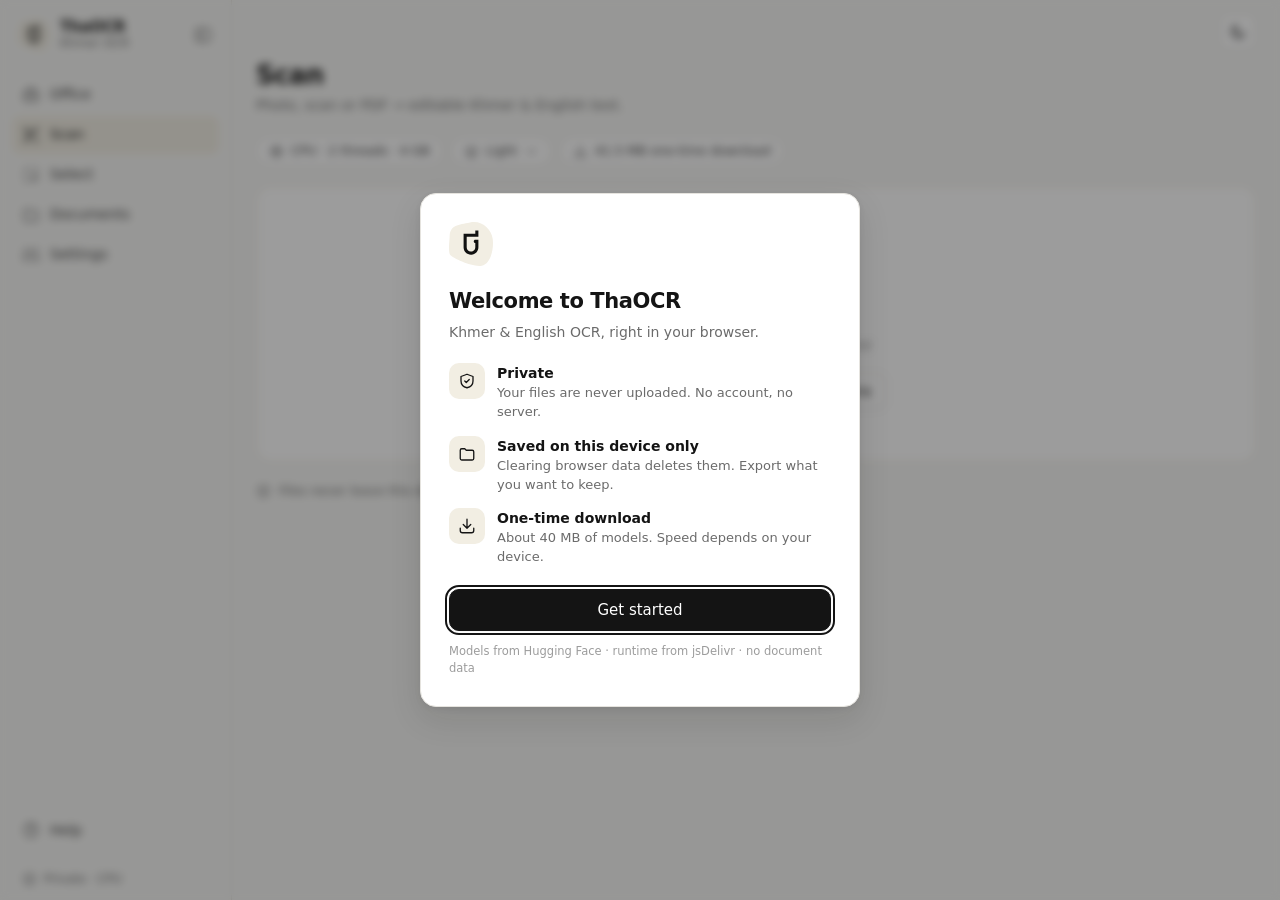
==== commit ed9b82c5: "Office: a new first page for PDF page tools (merge, reorder, rotate, delete, split, extract) - Open " ====
--- a/index.html
+++ b/index.html
@@ -10,6 +10,7 @@
 <link rel="stylesheet" href="app.css">
 </head><body>
 <svg width="0" height="0" style="position:absolute" aria-hidden="true"><defs>
+ <symbol id="i-office" viewBox="0 0 24 24"><rect x="3" y="7" width="18" height="13" rx="2"/><path d="M9 7V5a2 2 0 0 1 2-2h2a2 2 0 0 1 2 2v2M3 13h18"/></symbol>
  <symbol id="i-scan" viewBox="0 0 24 24"><path d="M3 7V5a2 2 0 0 1 2-2h2M17 3h2a2 2 0 0 1 2 2v2M21 17v2a2 2 0 0 1-2 2h-2M7 21H5a2 2 0 0 1-2-2v-2M7 8h10M7 12h8M7 16h6"/></symbol>
  <symbol id="i-select" viewBox="0 0 24 24"><path d="M4 7V5a1 1 0 0 1 1-1h2M11 4h2M17 4h2a1 1 0 0 1 1 1v2M20 11v1M4 11v2M4 17v2a1 1 0 0 0 1 1h2M11 20h1"/><path d="m14 13 7 2.6-3.1 1.3-1.3 3.1z"/></symbol>
  <symbol id="i-folder" viewBox="0 0 24 24"><path d="M3 7a2 2 0 0 1 2-2h4l2 2h8a2 2 0 0 1 2 2v9a2 2 0 0 1-2 2H5a2 2 0 0 1-2-2z"/></symbol>
@@ -32,6 +33,7 @@
    <button class="sidetog" id="sidetog" type="button" title="Close sidebar (Ctrl+Shift+S)" aria-label="Close sidebar" aria-expanded="true"><svg class="i"><use href="#i-panel"/></svg></button>
   </div>
   <nav class="tabs" aria-label="Pages">
+   <a class="nav" data-r="office" href="#/office" aria-label="Office"><svg class="i" aria-hidden="true"><use href="#i-office"/></svg><span class="t">Office</span></a>
    <a class="nav" data-r="scan" href="#/scan" aria-label="Scan"><svg class="i" aria-hidden="true"><use href="#i-scan"/></svg><span class="t">Scan</span></a>
    <a class="nav" data-r="select" href="#/select" aria-label="Select"><svg class="i" aria-hidden="true"><use href="#i-select"/></svg><span class="t">Select</span></a>
    <a class="nav" data-r="documents" href="#/documents" aria-label="Documents"><svg class="i" aria-hidden="true"><use href="#i-folder"/></svg><span class="t">Documents</span><span class="count" id="n_docs"></span></a>
@@ -72,5 +74,7 @@
 <script src="ocr/device.js"></script>
 <script src="ocr/store.js"></script>
 <script src="docview.js"></script>
+<script src="export.js"></script>
+<script src="office.js"></script>
 <script src="app.js"></script>
 </body></html>
--- a/app.css
+++ b/app.css
@@ -34,6 +34,10 @@
   --shadow-2:0 16px 40px rgba(0,0,0,.55),0 2px 8px rgba(0,0,0,.35);
   --page-shadow:0 1px 3px rgba(0,0,0,.4),0 10px 30px rgba(0,0,0,.45);
 }
+
+/* bundled Khmer face: devices without a Khmer system font still shape Khmer (fetched only when Khmer text is shown) */
+@font-face{font-family:"Noto Sans Khmer";src:url(fonts/NotoSansKhmer-Regular.ttf) format("truetype");font-weight:400;font-display:swap;unicode-range:U+1780-17FF,U+19E0-19FF,U+200B-200D,U+25CC}
+@font-face{font-family:"Noto Sans Khmer";src:url(fonts/NotoSansKhmer-Bold.ttf) format("truetype");font-weight:700;font-display:swap;unicode-range:U+1780-17FF,U+19E0-19FF,U+200B-200D,U+25CC}
 
 /* ---------- base */
 *{box-sizing:border-box}
@@ -97,7 +101,8 @@
 
 /* main column: a slim top bar (theme button at the top right, desktop) above the page */
 .main{min-width:0;display:flex;flex-direction:column}
-.topbar{display:flex;justify-content:flex-end;align-items:center;gap:8px;padding:14px 40px 0}
+.topbar{display:flex;justify-content:flex-end;align-items:center;gap:8px;padding:14px 40px 0;max-width:1240px;width:100%;margin:0 auto}  /* same width as the page below */
+.topbar.wide{max-width:none}
 .page{padding:10px 40px 64px;display:flex;flex-direction:column;gap:20px;max-width:1240px;width:100%;margin:0 auto}
 .page.wide{max-width:none}
 .page:focus{outline:none}
@@ -118,6 +123,11 @@
 .fine svg.i{color:var(--mut)}
 .col{display:flex;flex-direction:column;gap:16px;min-width:0}
 .btnrow{display:flex;gap:8px;flex-wrap:wrap;margin-top:14px}
+.linkrow{display:flex;align-items:center;gap:12px;margin-top:16px;padding:12px 14px;border:1px solid var(--line);border-radius:var(--r-s);transition:background .15s,border-color .15s}
+.linkrow:hover{background:var(--surface-2);border-color:var(--cream-2)}
+.linkrow .ti{width:34px;height:34px;border-radius:9px;background:var(--cream);display:grid;place-items:center;flex:none;color:var(--ink)}
+.linkrow b{display:block;font-weight:500}.linkrow .small{display:block;overflow-wrap:anywhere}
+.linkrow>svg.i{color:var(--mut);flex:none}
 
 /* ---------- buttons, badges, chips */
 .btn{display:inline-flex;align-items:center;justify-content:center;gap:7px;height:36px;padding:0 14px;border-radius:var(--r-s);border:1px solid var(--line);background:var(--surface);color:var(--ink);font-weight:500;white-space:nowrap;line-height:1;box-shadow:var(--shadow);transition:background .15s,border-color .15s,color .15s,transform .06s}
@@ -133,6 +143,7 @@
 .btn.ghost:hover{background:var(--surface-2);color:var(--ink)}
 .btn.danger{color:var(--bad)}.btn.danger:hover{background:var(--bad-soft);border-color:var(--bad-line)}
 .btn:disabled{opacity:.45;pointer-events:none}
+.btn.busy:disabled{opacity:.75}.btn.busy svg.i{animation:spin .9s linear infinite}  /* re-run in progress */
 .badge{display:inline-flex;align-items:center;gap:6px;height:22px;padding:0 9px;border-radius:999px;font-size:12px;font-weight:500;background:var(--surface-2);color:var(--mut);white-space:nowrap;letter-spacing:0;line-height:1}
 .badge.ok{background:var(--ok-soft);color:var(--ok)}.badge.warn{background:var(--warn-soft);color:var(--warn)}.badge.bad{background:var(--bad-soft);color:var(--bad)}.badge.ink{background:var(--cream);color:var(--ink)}
 .badge .dot{width:6px;height:6px;border-radius:50%;background:currentColor}
@@ -140,7 +151,9 @@
 .chips{display:flex;flex-wrap:wrap;gap:8px}
 .chip{display:inline-flex;align-items:center;gap:7px;height:30px;padding:0 12px;border-radius:999px;background:var(--surface);border:1px solid var(--line);font-size:12.5px;color:var(--ink-2);white-space:nowrap;max-width:100%}
 .chip svg.i{color:var(--mut)}
-a.chip:hover{background:var(--surface-2)}
+button.chip{font:inherit;font-size:12.5px;cursor:pointer}
+button.chip:focus-visible{outline:2px solid var(--ink);outline-offset:2px}
+a.chip:hover,button.chip:hover{background:var(--surface-2)}
 .chip.ok,.chip.ok svg.i{color:var(--ok)}
 .card{background:var(--surface);border:1px solid var(--line);border-radius:var(--r);box-shadow:var(--shadow)}
 .card.pad{padding:20px}
@@ -228,6 +241,7 @@
 .acc{display:inline-flex;align-items:center;gap:10px}
 .bar{height:6px;border-radius:999px;background:var(--line-2);overflow:hidden}
 .bar i{display:block;height:100%;background:var(--accent);border-radius:999px;transition:width .3s}
+.bar i.fill{width:100%;border-radius:0;transform-origin:0 50%;transform:scaleX(0);transition:none;will-change:transform}   /* the process bar: compositor only */
 .acc .bar{width:56px}.acc .bar i.ok{background:var(--ok)}.acc .bar i.warn{background:var(--warn)}
 .empty{padding:48px 20px;text-align:center;color:var(--mut);display:flex;flex-direction:column;align-items:center;gap:10px}
 .empty .ico{width:52px;height:52px;border-radius:14px;background:var(--surface-2);display:grid;place-items:center;color:var(--mut);margin-bottom:2px}
@@ -237,6 +251,7 @@
 /* ---------- process */
 .stage{background:var(--surface-2);border-radius:0 0 calc(var(--r) - 1px) calc(var(--r) - 1px);padding:28px;display:grid;place-items:center;min-height:480px}
 .stage .pageimg{position:relative;box-shadow:var(--page-shadow);background:var(--paper);max-width:100%;overflow:hidden;border-radius:4px}
+.pageimg>img,.pageimg>canvas{display:block;max-width:100%;max-height:70vh}
 /* scan line: a full-size layer moved with transform (GPU, no layout), gliding down and back up with easing */
 .scanline{position:absolute;inset:0;pointer-events:none;animation:scan 2.8s cubic-bezier(.45,0,.55,1) infinite alternate;will-change:transform;transition:opacity .4s}
 .scanline::before{content:"";position:absolute;left:0;right:0;top:0;height:2px;background:var(--paper-ink);box-shadow:0 0 14px 1px rgba(20,20,20,.45)}
@@ -311,6 +326,7 @@
 .sub-h{margin:20px 0 4px;font-size:11.5px;color:var(--mut);font-weight:600;text-transform:uppercase;letter-spacing:.06em}
 .textout{font-family:var(--khm);font-size:15px;line-height:1.75;white-space:pre-wrap;padding:24px 28px;tab-size:4;color:var(--ink)}
 .textout .blk{margin-bottom:14px}
+.textout .para{margin:0 0 .45em;white-space:pre-wrap}
 .textout .lbl{font:11px Inter,system-ui,sans-serif;color:var(--mut-2);letter-spacing:.06em;text-transform:uppercase;margin-bottom:2px}
 .textout .center{text-align:center}.textout .right{text-align:right}
 .menu{position:absolute;right:0;top:calc(100% + 6px);background:var(--surface);border:1px solid var(--line);border-radius:12px;box-shadow:var(--shadow-2);min-width:220px;padding:6px;z-index:20;animation:pop .14s var(--ease);transform-origin:top right}
@@ -318,9 +334,25 @@
 .menu button{display:flex;width:100%;gap:10px;align-items:center;border:0;background:transparent;padding:0 10px;height:36px;border-radius:7px;text-align:left;color:var(--ink);white-space:nowrap}
 .menu button svg.i{color:var(--mut)}
 .menu button:hover,.menu button:focus-visible{background:var(--surface-2);outline:0}
+.menu.l{left:0;right:auto}
 .menu button.danger{color:var(--bad)}.menu button.danger svg.i{color:var(--bad)}
 .menu hr{border:0;border-top:1px solid var(--line-2);margin:4px 0}
+.menu.tiers{min-width:272px;padding:6px;display:flex;flex-direction:column;gap:2px}
+.menu.tiers .mhead{font-size:11px;font-weight:600;letter-spacing:.07em;text-transform:uppercase;color:var(--mut-2);padding:4px 10px 6px}
+.menu.tiers button[data-t]{height:auto;min-height:50px;padding:8px 10px;gap:11px;border-radius:8px;white-space:normal}
+.menu.tiers button[aria-checked="true"]{background:var(--surface-2)}
+.menu.tiers .tico{display:grid;place-items:center;width:32px;height:32px;flex:none;border-radius:8px;background:var(--surface-2);border:1px solid var(--line-2)}
+.menu.tiers button[aria-checked="true"] .tico{background:var(--surface);border-color:var(--line)}
+.menu.tiers .tico svg.i{color:var(--ink)}
+.menu.tiers .tx{display:flex;flex-direction:column;gap:1px;flex:1;min-width:0}
+.menu.tiers .tx b{font-weight:600;display:flex;align-items:center;gap:8px;line-height:1.25}
+.menu.tiers .sub{font-size:12px;color:var(--mut);line-height:1.3}
+.menu.tiers .rec{font-style:normal;font-weight:500;font-size:10.5px;padding:1px 7px;border-radius:999px;background:var(--ok-soft);color:var(--ok)}
+.menu.tiers .tck{width:18px;flex:none;display:grid;place-items:center}.menu.tiers .tck svg.i{color:var(--ink)}
+.menu.tiers hr{margin:4px 2px}
+.menu.tiers .more-row{height:36px;padding:0 10px;gap:11px}.menu.tiers .more-row span{flex:1}
 .rel{position:relative}
+.chips .rel{display:inline-flex}
 .toast{position:fixed;bottom:24px;left:50%;transform:translate(-50%,8px);background:var(--accent);color:var(--on-accent);padding:10px 16px;border-radius:999px;font-size:13px;font-weight:500;box-shadow:var(--shadow-2);z-index:150;opacity:0;transition:opacity .2s,transform .2s var(--ease);pointer-events:none;max-width:calc(100vw - 32px);text-align:center}
 .toast.on{opacity:1;transform:translate(-50%,0)}
 
@@ -420,7 +452,7 @@
  .side-top{flex:1;padding:0;min-width:0}
  .brand span,.sidetog,.side .spacer,.devchip{display:none}
  .brand .mark{width:30px;height:30px}
- nav.tabs{position:fixed;left:0;right:0;bottom:0;z-index:40;display:grid;grid-template-columns:repeat(4,1fr);gap:0;padding:6px 6px calc(6px + env(safe-area-inset-bottom));background:var(--surface);background:color-mix(in srgb,var(--surface) 92%,transparent);backdrop-filter:saturate(1.4) blur(14px);-webkit-backdrop-filter:saturate(1.4) blur(14px);border-top:1px solid var(--line)}
+ nav.tabs{position:fixed;left:0;right:0;bottom:0;z-index:40;display:grid;grid-template-columns:repeat(5,1fr);gap:0;padding:6px 6px calc(6px + env(safe-area-inset-bottom));background:var(--surface);background:color-mix(in srgb,var(--surface) 92%,transparent);backdrop-filter:saturate(1.4) blur(14px);-webkit-backdrop-filter:saturate(1.4) blur(14px);border-top:1px solid var(--line)}
  nav.tabs .nav{flex-direction:column;justify-content:center;gap:4px;height:54px;padding:0;font-size:11px;font-weight:500;border-radius:10px;color:var(--mut)}
  nav.tabs .nav:hover{background:transparent}
  nav.tabs .nav::before{content:"";position:absolute;top:5px;left:50%;width:54px;height:28px;transform:translateX(-50%) scaleX(.6);border-radius:999px;background:var(--cream);opacity:0;transition:opacity .2s,transform .25s var(--ease)}
@@ -434,7 +466,7 @@
  .iconbtn{width:40px;height:40px}
  .page{padding:20px 16px calc(96px + env(safe-area-inset-bottom));gap:16px}
  .toast{bottom:calc(84px + env(safe-area-inset-bottom))}
- .search{width:100%}
+ .search{width:100%}.head .tools.doctools{width:100%}
  .drop{padding:36px 18px}
  .drop.compact{flex-wrap:wrap}.drop.compact .acts{margin-left:0;width:100%}
  .stage{padding:16px;min-height:300px}
@@ -491,7 +523,125 @@
 @media(max-width:1180px){.sel-grid{grid-template-columns:120px minmax(0,1fr)}.sel-results{grid-column:1/-1;position:static;max-height:none}.sel-files{max-height:70vh}}
 @media(max-width:700px){.sel-grid{grid-template-columns:1fr}.sel-files{flex-direction:row;overflow-x:auto;position:static}.sel-file{width:110px;flex:none}.sel-file .th{height:70px}.sel-file .th img{max-height:70px}}
 
+/* ---------- zoom inside a pane (Processing, Select): the pane scrolls, zoomPane() sizes the picture.
+   contain:size keeps a zoomed picture from widening the page grid; margin:auto centres it without clipping. */
+.stage.zoomable{display:flex;overflow:auto;contain:size;height:max(480px,calc(70vh + 56px));min-height:0}
+.sel-stage.zoomable{height:max(420px,calc(100vh - 230px))}
+@media(max-width:860px){.stage.zoomable{height:max(300px,calc(70vh + 32px))}}
+.zoomable>*{margin:auto;flex:none;user-select:none;-webkit-user-select:none}
+.zoomable .zsized{max-width:none}
+.stage .zsized>img,.stage .zsized>canvas{width:100%;height:100%;max-width:none;max-height:none}
+.zoomable img{-webkit-user-drag:none}
+.zoomable .pageimg{cursor:zoom-in}.zoomable.zoomed .pageimg{cursor:grab}
+.zoomable.grab,.zoomable.grab *{cursor:grab!important}
+.zoomable.panning,.zoomable.panning *{cursor:grabbing!important}
+.ztools{display:inline-flex;align-items:center;gap:2px;flex:none}
+.ztools .zpct{min-width:40px;text-align:center;color:var(--ink-2)}
+.ztools .btn{margin-left:2px}
+.tool:disabled{opacity:.4;pointer-events:none}
+@media(max-width:480px){.ztools .zpct{display:none}}
+
 /* ---------- reduced motion: keep spinners (they signal work), drop the rest */
+/* ---------- Office page: PDF page tools */
+.off-feats{display:grid;grid-template-columns:repeat(3,1fr);gap:12px}
+.off-feat{display:flex;gap:12px;align-items:flex-start;padding:14px 16px;border-radius:var(--r);background:var(--surface);border:1px solid var(--line)}
+.off-feat .fi{width:34px;height:34px;border-radius:10px;background:var(--cream);display:grid;place-items:center;flex:none;color:var(--ink)}
+.off-feat b{display:block;font-weight:600;margin-bottom:1px}.off-feat div span{display:block;font-size:12.5px;color:var(--mut);line-height:1.4}
+.off-files{display:flex;flex-wrap:wrap;gap:8px;margin-bottom:-6px}
+.off-file{padding:0 3px 0 10px;gap:6px}
+.off-file .nm{border:0;background:none;padding:0;font:inherit;color:var(--ink);font-weight:500;max-width:260px;overflow:hidden;text-overflow:ellipsis;white-space:nowrap}
+.off-file .nm:hover{text-decoration:underline;text-underline-offset:2px}
+.off-file .x{width:24px;height:24px;border-radius:50%;border:0;background:transparent;color:var(--mut);display:grid;place-items:center;flex:none}
+.off-file .x:hover{background:var(--bad-soft);color:var(--bad)}
+.off-dot{width:8px;height:8px;border-radius:50%;display:inline-block;flex:none;background:var(--mut-2)}
+.off-dot.c0{background:#4c7bd9}.off-dot.c1{background:#d9822b}.off-dot.c2{background:#2f9e6e}.off-dot.c3{background:#9061c2}.off-dot.c4{background:#d1495b}.off-dot.c5{background:#1f9bb0}
+/* toolbar: stays in view while the pages scroll */
+.off-bar{position:sticky;top:12px;z-index:8;display:flex;align-items:center;gap:4px;flex-wrap:wrap;padding:8px 10px;min-height:50px;box-shadow:var(--shadow-2)}
+.off-all{width:32px;height:32px;border-radius:8px;border:0;background:transparent;display:grid;place-items:center;flex:none;padding:0}
+.off-all:hover{background:var(--surface-2)}
+.off-all .bx{width:18px;height:18px;border-radius:5px;border:1.5px solid var(--mut-2);display:grid;place-items:center;color:transparent;transition:background .15s,border-color .15s}
+.off-all .bx svg.i{width:12px;height:12px;stroke-width:2.8}
+.off-all:hover .bx{border-color:var(--ink)}
+.off-all.on .bx,.off-all.some .bx{background:var(--accent);border-color:var(--accent);color:var(--on-accent)}
+.off-count{font-size:13px;color:var(--ink-2);white-space:nowrap;padding:0 8px 0 2px}.off-count b{font-weight:600;color:var(--ink)}
+.vsep{width:1px;height:20px;background:var(--line);margin:0 4px;flex:none}
+.off-ttl{display:inline-flex;align-items:center;gap:6px;font-weight:600;padding:0 8px 0 4px}
+.off-bar .seg{margin-right:6px}
+.off-ranges{height:30px;border:1px solid var(--line);border-radius:var(--r-s);padding:0 10px;background:var(--surface);color:var(--ink);font:inherit;font-size:13px;width:200px;max-width:100%}
+.off-ranges:focus-visible{border-color:var(--ink);outline:2px solid var(--focus);outline-offset:1px}
+.off-sum{color:var(--mut);white-space:nowrap;overflow:hidden;text-overflow:ellipsis;max-width:320px;padding:0 6px}.off-sum.err{color:var(--bad)}
+/* pages */
+.off-stage{position:relative;margin:0 -10px;padding:6px 10px 10px;border-radius:var(--r-l);transition:background .2s}
+.off-stage.on{background:var(--cream)}
+.off-grid{--gx:28px;display:grid;grid-template-columns:repeat(auto-fill,minmax(150px,1fr));gap:22px var(--gx)}
+.off-card{position:relative;min-width:0;container-type:inline-size;touch-action:manipulation;-webkit-touch-callout:none;user-select:none;-webkit-user-select:none}
+.off-pg{display:block;width:100%;padding:0;border:0;background:none;color:inherit;border-radius:12px;cursor:pointer;position:relative}
+.off-pg:focus-visible{outline:2px solid var(--focus);outline-offset:3px}
+.off-th{position:relative;display:block;aspect-ratio:1;border-radius:12px;background:var(--surface-2);border:1px solid var(--line-2);transition:background .15s,border-color .15s,box-shadow .15s}
+.off-pg:hover .off-th{background:var(--surface-3)}
+.off-th img{position:absolute;top:10px;left:10px;width:calc(100% - 20px);height:calc(100% - 20px);object-fit:contain;transform:rotate(var(--r,0deg));transition:transform .32s var(--ease);filter:drop-shadow(0 1px 1px rgba(0,0,0,.14)) drop-shadow(0 4px 10px rgba(0,0,0,.08));-webkit-user-drag:none}
+.off-ph{position:absolute;left:50%;top:50%;width:50%;aspect-ratio:1/1.414;transform:translate(-50%,-50%);background:var(--paper);border-radius:2px;box-shadow:0 1px 3px rgba(0,0,0,.1);animation:pulse 1.4s ease-in-out infinite}
+.off-bad{position:absolute;inset:0;display:grid;place-items:center;color:var(--warn)}
+.off-card.picked .off-th{background:var(--cream);border-color:var(--ink);box-shadow:0 0 0 1px var(--ink)}
+.off-ck{position:absolute;top:8px;left:8px;width:22px;height:22px;border-radius:50%;display:grid;place-items:center;background:var(--surface);border:1.5px solid var(--mut-2);color:transparent;opacity:0;transition:opacity .15s,background .15s,border-color .15s;box-shadow:0 1px 2px rgba(0,0,0,.12)}
+.off-ck svg.i{width:13px;height:13px;stroke-width:2.6}
+.off-card:hover .off-ck,.off-card.picked .off-ck,.off-pg:focus-visible .off-ck{opacity:1}
+.off-card.picked .off-ck{background:var(--accent);border-color:var(--accent);color:var(--on-accent)}
+.off-acts{position:absolute;top:8px;right:8px;display:flex;gap:4px;opacity:0;pointer-events:none;transition:opacity .15s}
+.off-card:hover .off-acts{opacity:1;pointer-events:auto}
+.off-acts button{width:28px;height:28px;border-radius:8px;border:1px solid var(--line);background:var(--surface);color:var(--ink-2);display:grid;place-items:center;padding:0;box-shadow:0 1px 3px rgba(0,0,0,.1)}
+.off-acts button:hover{background:var(--surface-2);color:var(--ink)}
+.off-acts button[data-a=del]:hover{background:var(--bad-soft);color:var(--bad);border-color:var(--bad-line)}
+.off-cap{display:flex;align-items:center;justify-content:center;gap:6px;margin-top:8px;font-size:12px;color:var(--mut);min-height:20px;white-space:nowrap}
+.off-cap .num{color:var(--ink);font-weight:600;font-size:13px;font-variant-numeric:tabular-nums}
+.off-src{display:inline-flex;align-items:center;gap:5px;min-width:0;overflow:hidden}
+.off-src .nm{overflow:hidden;text-overflow:ellipsis;min-width:0;max-width:90px}
+.off-part{font-size:11px;font-weight:600;padding:1px 8px;border-radius:999px;background:var(--surface-2);color:var(--ink-2)}
+.off-card.alt .off-part{background:var(--cream-2);color:var(--ink)}
+.off-card.alt .off-th{background:var(--cream)}
+.off-card.out{opacity:.35}
+/* split cuts sit in the gap after a page; an active cut draws a dashed line down the gap */
+.off-cut{position:absolute;z-index:3;top:calc(50cqw - 14px);right:calc(var(--gx) / -2 - 14px);width:28px;height:28px;padding:0;border-radius:50%;border:1px dashed var(--mut-2);background:var(--bg);color:var(--mut);display:grid;place-items:center;opacity:.8;transition:opacity .15s,background .15s,color .15s,transform .15s}
+.off-cut[hidden]{display:none}
+.off-cut:hover{opacity:1;color:var(--ink);border:1px solid var(--ink);transform:scale(1.08)}
+.off-cut.on{opacity:1;background:var(--accent);border:1px solid var(--accent);color:var(--on-accent)}
+.off-cut.on::before{content:"";position:absolute;left:12.5px;top:calc(14px - 50cqw);height:100cqw;border-left:2px dashed var(--ink);z-index:-1}
+/* dragging */
+.off-grid.dnd .off-acts{visibility:hidden}
+.off-grid.dnd .off-pg{cursor:grabbing}
+.off-card.dragging{opacity:.3}
+.off-ins{position:absolute;width:3px;border-radius:3px;background:var(--ink);pointer-events:none;z-index:6}
+.off-ins::before,.off-ins::after{content:"";position:absolute;left:50%;width:9px;height:9px;border-radius:50%;background:var(--ink);transform:translate(-50%,-50%)}
+.off-ins::before{top:0}.off-ins::after{top:100%}
+.off-ghost{position:fixed;left:0;top:0;z-index:300;pointer-events:none;width:92px;height:92px;border-radius:12px;background:var(--surface);border:1px solid var(--line);box-shadow:var(--shadow-2)}
+.off-ghost img{position:absolute;top:8px;left:8px;width:calc(100% - 16px);height:calc(100% - 16px);object-fit:contain;filter:drop-shadow(0 1px 2px rgba(0,0,0,.2))}
+.off-ghost .n{position:absolute;top:-8px;right:-8px;min-width:22px;height:22px;padding:0 6px;border-radius:999px;background:var(--accent);color:var(--on-accent);font-size:12px;font-weight:600;display:grid;place-items:center}
+/* preview */
+.off-pv{position:relative;display:grid;place-items:center;min-width:120px;min-height:120px;color:rgba(255,255,255,.75)}
+.off-pv canvas{position:absolute;left:50%;top:50%;transition:transform .32s var(--ease)}
+.off-pvn{color:rgba(255,255,255,.75);min-width:48px;text-align:center}
+@media(hover:none){.off-ck{opacity:1}.off-card.picked .off-acts{opacity:1;pointer-events:auto}}
+@media(max-width:1100px){.off-bar .off-tip{display:none}}
+@media(max-width:860px){
+ .off-feats{grid-template-columns:1fr}
+ .off-bar{top:calc(62px + env(safe-area-inset-top));padding:6px 8px}
+ .off-bar:not(.splitting) .btn:not(.k) .lbl,.off-bar .vsep{display:none}
+ .off-bar .btn.sm:not(.icon):not(.p){padding:0 9px}
+ .off-sum{order:9;flex-basis:100%;max-width:none;padding:2px 4px}
+ .off-ranges{flex:1;width:auto;min-width:120px}
+ .off-stage{margin:0;padding:6px 14px 10px}  /* room for a cut at the end of a row */
+ .off-grid{--gx:20px;grid-template-columns:repeat(auto-fill,minmax(86px,1fr));gap:16px var(--gx)}
+ .off-cut{width:26px;height:26px;top:calc(50cqw - 13px);right:calc(var(--gx) / -2 - 13px)}.off-cut.on::before{left:11.5px;top:calc(13px - 50cqw)}
+ .off-xl,.off-ttl{display:none}
+ .off-bar.splitting .seg{order:1;margin:0}.off-bar.splitting [data-a=splitx]{order:2;margin-left:auto}
+ .off-bar.splitting [data-a=every],.off-bar.splitting [data-a=nocuts],.off-bar.splitting .off-ranges{order:3}
+ .off-bar.splitting #o_splitgo{order:4;margin-left:auto}.off-bar.splitting>.grow{display:none}
+ .off-th{border-radius:10px}.off-th img{top:7px;left:7px;width:calc(100% - 14px);height:calc(100% - 14px)}
+ .off-ck{top:6px;left:6px}.off-acts{top:calc(100cqw - 34px);right:6px;gap:3px}.off-acts button{width:28px;height:28px}
+ .off-bar.splitting [data-a=every] svg,.off-bar.splitting [data-a=nocuts] svg{display:none}
+ .off-src .nm{max-width:56px}
+}
+
 @media(prefers-reduced-motion:reduce){
  *,*::before,*::after{animation-duration:.01ms!important;animation-iteration-count:1!important;transition-duration:.01ms!important;scroll-behavior:auto!important}
  .spin,.pipe .step.run .n::after{animation-duration:.8s!important;animation-iteration-count:infinite!important}
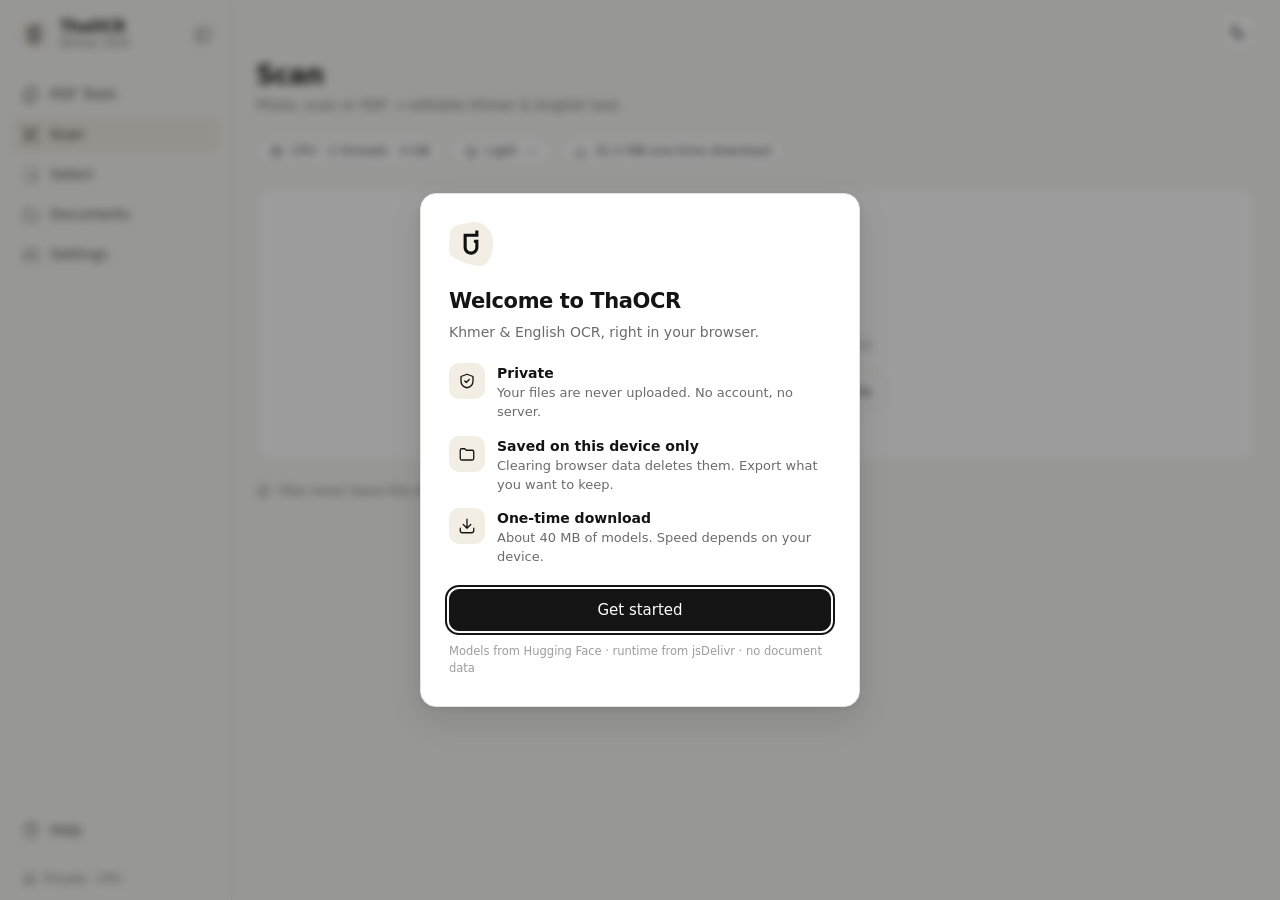
==== commit 32ffae99: "Rename Office to PDF Tools (#/pdf) with a stacked-pages icon The name says what the page is for and " ====
--- a/index.html
+++ b/index.html
@@ -10,7 +10,7 @@
 <link rel="stylesheet" href="app.css">
 </head><body>
 <svg width="0" height="0" style="position:absolute" aria-hidden="true"><defs>
- <symbol id="i-office" viewBox="0 0 24 24"><rect x="3" y="7" width="18" height="13" rx="2"/><path d="M9 7V5a2 2 0 0 1 2-2h2a2 2 0 0 1 2 2v2M3 13h18"/></symbol>
+ <symbol id="i-pdf" viewBox="0 0 24 24"><path d="M15 2H9a2 2 0 0 0-2 2v12a2 2 0 0 0 2 2h9a2 2 0 0 0 2-2V7z"/><path d="M15 2v5h5"/><path d="M4 7v12a3 3 0 0 0 3 3h8"/></symbol>
  <symbol id="i-scan" viewBox="0 0 24 24"><path d="M3 7V5a2 2 0 0 1 2-2h2M17 3h2a2 2 0 0 1 2 2v2M21 17v2a2 2 0 0 1-2 2h-2M7 21H5a2 2 0 0 1-2-2v-2M7 8h10M7 12h8M7 16h6"/></symbol>
  <symbol id="i-select" viewBox="0 0 24 24"><path d="M4 7V5a1 1 0 0 1 1-1h2M11 4h2M17 4h2a1 1 0 0 1 1 1v2M20 11v1M4 11v2M4 17v2a1 1 0 0 0 1 1h2M11 20h1"/><path d="m14 13 7 2.6-3.1 1.3-1.3 3.1z"/></symbol>
  <symbol id="i-folder" viewBox="0 0 24 24"><path d="M3 7a2 2 0 0 1 2-2h4l2 2h8a2 2 0 0 1 2 2v9a2 2 0 0 1-2 2H5a2 2 0 0 1-2-2z"/></symbol>
@@ -33,7 +33,7 @@
    <button class="sidetog" id="sidetog" type="button" title="Close sidebar (Ctrl+Shift+S)" aria-label="Close sidebar" aria-expanded="true"><svg class="i"><use href="#i-panel"/></svg></button>
   </div>
   <nav class="tabs" aria-label="Pages">
-   <a class="nav" data-r="office" href="#/office" aria-label="Office"><svg class="i" aria-hidden="true"><use href="#i-office"/></svg><span class="t">Office</span></a>
+   <a class="nav" data-r="pdf" href="#/pdf" aria-label="PDF Tools"><svg class="i" aria-hidden="true"><use href="#i-pdf"/></svg><span class="t">PDF Tools</span></a>
    <a class="nav" data-r="scan" href="#/scan" aria-label="Scan"><svg class="i" aria-hidden="true"><use href="#i-scan"/></svg><span class="t">Scan</span></a>
    <a class="nav" data-r="select" href="#/select" aria-label="Select"><svg class="i" aria-hidden="true"><use href="#i-select"/></svg><span class="t">Select</span></a>
    <a class="nav" data-r="documents" href="#/documents" aria-label="Documents"><svg class="i" aria-hidden="true"><use href="#i-folder"/></svg><span class="t">Documents</span><span class="count" id="n_docs"></span></a>
--- a/app.css
+++ b/app.css
@@ -542,7 +542,7 @@
 @media(max-width:480px){.ztools .zpct{display:none}}
 
 /* ---------- reduced motion: keep spinners (they signal work), drop the rest */
-/* ---------- Office page: PDF page tools */
+/* ---------- PDF Tools page (#/pdf, code in office.js + the off* functions in app.js) */
 .off-feats{display:grid;grid-template-columns:repeat(3,1fr);gap:12px}
 .off-feat{display:flex;gap:12px;align-items:flex-start;padding:14px 16px;border-radius:var(--r);background:var(--surface);border:1px solid var(--line)}
 .off-feat .fi{width:34px;height:34px;border-radius:10px;background:var(--cream);display:grid;place-items:center;flex:none;color:var(--ink)}
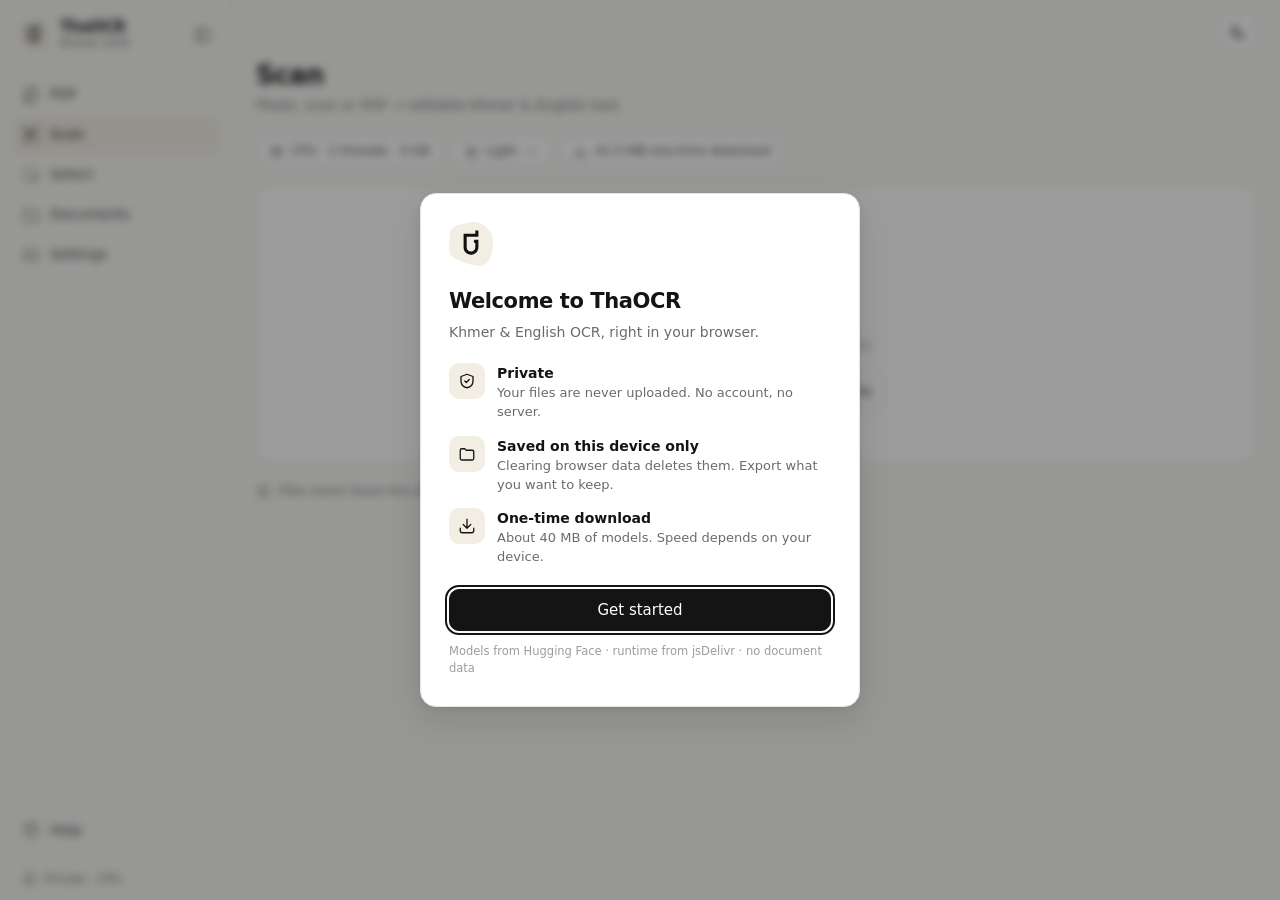
==== commit 50695411: "Rename the PDF page tools to "PDF" everywhere - Sidebar, phone tab bar, page heading, tab title and " ====
--- a/index.html
+++ b/index.html
@@ -33,7 +33,7 @@
    <button class="sidetog" id="sidetog" type="button" title="Close sidebar (Ctrl+Shift+S)" aria-label="Close sidebar" aria-expanded="true"><svg class="i"><use href="#i-panel"/></svg></button>
   </div>
   <nav class="tabs" aria-label="Pages">
-   <a class="nav" data-r="pdf" href="#/pdf" aria-label="PDF Tools"><svg class="i" aria-hidden="true"><use href="#i-pdf"/></svg><span class="t">PDF Tools</span></a>
+   <a class="nav" data-r="pdf" href="#/pdf" aria-label="PDF"><svg class="i" aria-hidden="true"><use href="#i-pdf"/></svg><span class="t">PDF</span></a>
    <a class="nav" data-r="scan" href="#/scan" aria-label="Scan"><svg class="i" aria-hidden="true"><use href="#i-scan"/></svg><span class="t">Scan</span></a>
    <a class="nav" data-r="select" href="#/select" aria-label="Select"><svg class="i" aria-hidden="true"><use href="#i-select"/></svg><span class="t">Select</span></a>
    <a class="nav" data-r="documents" href="#/documents" aria-label="Documents"><svg class="i" aria-hidden="true"><use href="#i-folder"/></svg><span class="t">Documents</span><span class="count" id="n_docs"></span></a>
@@ -75,6 +75,6 @@
 <script src="ocr/store.js"></script>
 <script src="docview.js"></script>
 <script src="export.js"></script>
-<script src="office.js"></script>
+<script src="pdftools.js"></script>
 <script src="app.js"></script>
 </body></html>
--- a/app.css
+++ b/app.css
@@ -542,104 +542,104 @@
 @media(max-width:480px){.ztools .zpct{display:none}}
 
 /* ---------- reduced motion: keep spinners (they signal work), drop the rest */
-/* ---------- PDF Tools page (#/pdf, code in office.js + the off* functions in app.js) */
-.off-feats{display:grid;grid-template-columns:repeat(3,1fr);gap:12px}
-.off-feat{display:flex;gap:12px;align-items:flex-start;padding:14px 16px;border-radius:var(--r);background:var(--surface);border:1px solid var(--line)}
-.off-feat .fi{width:34px;height:34px;border-radius:10px;background:var(--cream);display:grid;place-items:center;flex:none;color:var(--ink)}
-.off-feat b{display:block;font-weight:600;margin-bottom:1px}.off-feat div span{display:block;font-size:12.5px;color:var(--mut);line-height:1.4}
-.off-files{display:flex;flex-wrap:wrap;gap:8px;margin-bottom:-6px}
-.off-file{padding:0 3px 0 10px;gap:6px}
-.off-file .nm{border:0;background:none;padding:0;font:inherit;color:var(--ink);font-weight:500;max-width:260px;overflow:hidden;text-overflow:ellipsis;white-space:nowrap}
-.off-file .nm:hover{text-decoration:underline;text-underline-offset:2px}
-.off-file .x{width:24px;height:24px;border-radius:50%;border:0;background:transparent;color:var(--mut);display:grid;place-items:center;flex:none}
-.off-file .x:hover{background:var(--bad-soft);color:var(--bad)}
-.off-dot{width:8px;height:8px;border-radius:50%;display:inline-block;flex:none;background:var(--mut-2)}
-.off-dot.c0{background:#4c7bd9}.off-dot.c1{background:#d9822b}.off-dot.c2{background:#2f9e6e}.off-dot.c3{background:#9061c2}.off-dot.c4{background:#d1495b}.off-dot.c5{background:#1f9bb0}
+/* ---------- PDF page (#/pdf, code in pdftools.js + the pt* functions in app.js) */
+.pt-feats{display:grid;grid-template-columns:repeat(3,1fr);gap:12px}
+.pt-feat{display:flex;gap:12px;align-items:flex-start;padding:14px 16px;border-radius:var(--r);background:var(--surface);border:1px solid var(--line)}
+.pt-feat .fi{width:34px;height:34px;border-radius:10px;background:var(--cream);display:grid;place-items:center;flex:none;color:var(--ink)}
+.pt-feat b{display:block;font-weight:600;margin-bottom:1px}.pt-feat div span{display:block;font-size:12.5px;color:var(--mut);line-height:1.4}
+.pt-files{display:flex;flex-wrap:wrap;gap:8px;margin-bottom:-6px}
+.pt-file{padding:0 3px 0 10px;gap:6px}
+.pt-file .nm{border:0;background:none;padding:0;font:inherit;color:var(--ink);font-weight:500;max-width:260px;overflow:hidden;text-overflow:ellipsis;white-space:nowrap}
+.pt-file .nm:hover{text-decoration:underline;text-underline-offset:2px}
+.pt-file .x{width:24px;height:24px;border-radius:50%;border:0;background:transparent;color:var(--mut);display:grid;place-items:center;flex:none}
+.pt-file .x:hover{background:var(--bad-soft);color:var(--bad)}
+.pt-dot{width:8px;height:8px;border-radius:50%;display:inline-block;flex:none;background:var(--mut-2)}
+.pt-dot.c0{background:#4c7bd9}.pt-dot.c1{background:#d9822b}.pt-dot.c2{background:#2f9e6e}.pt-dot.c3{background:#9061c2}.pt-dot.c4{background:#d1495b}.pt-dot.c5{background:#1f9bb0}
 /* toolbar: stays in view while the pages scroll */
-.off-bar{position:sticky;top:12px;z-index:8;display:flex;align-items:center;gap:4px;flex-wrap:wrap;padding:8px 10px;min-height:50px;box-shadow:var(--shadow-2)}
-.off-all{width:32px;height:32px;border-radius:8px;border:0;background:transparent;display:grid;place-items:center;flex:none;padding:0}
-.off-all:hover{background:var(--surface-2)}
-.off-all .bx{width:18px;height:18px;border-radius:5px;border:1.5px solid var(--mut-2);display:grid;place-items:center;color:transparent;transition:background .15s,border-color .15s}
-.off-all .bx svg.i{width:12px;height:12px;stroke-width:2.8}
-.off-all:hover .bx{border-color:var(--ink)}
-.off-all.on .bx,.off-all.some .bx{background:var(--accent);border-color:var(--accent);color:var(--on-accent)}
-.off-count{font-size:13px;color:var(--ink-2);white-space:nowrap;padding:0 8px 0 2px}.off-count b{font-weight:600;color:var(--ink)}
+.pt-bar{position:sticky;top:12px;z-index:8;display:flex;align-items:center;gap:4px;flex-wrap:wrap;padding:8px 10px;min-height:50px;box-shadow:var(--shadow-2)}
+.pt-all{width:32px;height:32px;border-radius:8px;border:0;background:transparent;display:grid;place-items:center;flex:none;padding:0}
+.pt-all:hover{background:var(--surface-2)}
+.pt-all .bx{width:18px;height:18px;border-radius:5px;border:1.5px solid var(--mut-2);display:grid;place-items:center;color:transparent;transition:background .15s,border-color .15s}
+.pt-all .bx svg.i{width:12px;height:12px;stroke-width:2.8}
+.pt-all:hover .bx{border-color:var(--ink)}
+.pt-all.on .bx,.pt-all.some .bx{background:var(--accent);border-color:var(--accent);color:var(--on-accent)}
+.pt-count{font-size:13px;color:var(--ink-2);white-space:nowrap;padding:0 8px 0 2px}.pt-count b{font-weight:600;color:var(--ink)}
 .vsep{width:1px;height:20px;background:var(--line);margin:0 4px;flex:none}
-.off-ttl{display:inline-flex;align-items:center;gap:6px;font-weight:600;padding:0 8px 0 4px}
-.off-bar .seg{margin-right:6px}
-.off-ranges{height:30px;border:1px solid var(--line);border-radius:var(--r-s);padding:0 10px;background:var(--surface);color:var(--ink);font:inherit;font-size:13px;width:200px;max-width:100%}
-.off-ranges:focus-visible{border-color:var(--ink);outline:2px solid var(--focus);outline-offset:1px}
-.off-sum{color:var(--mut);white-space:nowrap;overflow:hidden;text-overflow:ellipsis;max-width:320px;padding:0 6px}.off-sum.err{color:var(--bad)}
+.pt-ttl{display:inline-flex;align-items:center;gap:6px;font-weight:600;padding:0 8px 0 4px}
+.pt-bar .seg{margin-right:6px}
+.pt-ranges{height:30px;border:1px solid var(--line);border-radius:var(--r-s);padding:0 10px;background:var(--surface);color:var(--ink);font:inherit;font-size:13px;width:200px;max-width:100%}
+.pt-ranges:focus-visible{border-color:var(--ink);outline:2px solid var(--focus);outline-offset:1px}
+.pt-sum{color:var(--mut);white-space:nowrap;overflow:hidden;text-overflow:ellipsis;max-width:320px;padding:0 6px}.pt-sum.err{color:var(--bad)}
 /* pages */
-.off-stage{position:relative;margin:0 -10px;padding:6px 10px 10px;border-radius:var(--r-l);transition:background .2s}
-.off-stage.on{background:var(--cream)}
-.off-grid{--gx:28px;display:grid;grid-template-columns:repeat(auto-fill,minmax(150px,1fr));gap:22px var(--gx)}
-.off-card{position:relative;min-width:0;container-type:inline-size;touch-action:manipulation;-webkit-touch-callout:none;user-select:none;-webkit-user-select:none}
-.off-pg{display:block;width:100%;padding:0;border:0;background:none;color:inherit;border-radius:12px;cursor:pointer;position:relative}
-.off-pg:focus-visible{outline:2px solid var(--focus);outline-offset:3px}
-.off-th{position:relative;display:block;aspect-ratio:1;border-radius:12px;background:var(--surface-2);border:1px solid var(--line-2);transition:background .15s,border-color .15s,box-shadow .15s}
-.off-pg:hover .off-th{background:var(--surface-3)}
-.off-th img{position:absolute;top:10px;left:10px;width:calc(100% - 20px);height:calc(100% - 20px);object-fit:contain;transform:rotate(var(--r,0deg));transition:transform .32s var(--ease);filter:drop-shadow(0 1px 1px rgba(0,0,0,.14)) drop-shadow(0 4px 10px rgba(0,0,0,.08));-webkit-user-drag:none}
-.off-ph{position:absolute;left:50%;top:50%;width:50%;aspect-ratio:1/1.414;transform:translate(-50%,-50%);background:var(--paper);border-radius:2px;box-shadow:0 1px 3px rgba(0,0,0,.1);animation:pulse 1.4s ease-in-out infinite}
-.off-bad{position:absolute;inset:0;display:grid;place-items:center;color:var(--warn)}
-.off-card.picked .off-th{background:var(--cream);border-color:var(--ink);box-shadow:0 0 0 1px var(--ink)}
-.off-ck{position:absolute;top:8px;left:8px;width:22px;height:22px;border-radius:50%;display:grid;place-items:center;background:var(--surface);border:1.5px solid var(--mut-2);color:transparent;opacity:0;transition:opacity .15s,background .15s,border-color .15s;box-shadow:0 1px 2px rgba(0,0,0,.12)}
-.off-ck svg.i{width:13px;height:13px;stroke-width:2.6}
-.off-card:hover .off-ck,.off-card.picked .off-ck,.off-pg:focus-visible .off-ck{opacity:1}
-.off-card.picked .off-ck{background:var(--accent);border-color:var(--accent);color:var(--on-accent)}
-.off-acts{position:absolute;top:8px;right:8px;display:flex;gap:4px;opacity:0;pointer-events:none;transition:opacity .15s}
-.off-card:hover .off-acts{opacity:1;pointer-events:auto}
-.off-acts button{width:28px;height:28px;border-radius:8px;border:1px solid var(--line);background:var(--surface);color:var(--ink-2);display:grid;place-items:center;padding:0;box-shadow:0 1px 3px rgba(0,0,0,.1)}
-.off-acts button:hover{background:var(--surface-2);color:var(--ink)}
-.off-acts button[data-a=del]:hover{background:var(--bad-soft);color:var(--bad);border-color:var(--bad-line)}
-.off-cap{display:flex;align-items:center;justify-content:center;gap:6px;margin-top:8px;font-size:12px;color:var(--mut);min-height:20px;white-space:nowrap}
-.off-cap .num{color:var(--ink);font-weight:600;font-size:13px;font-variant-numeric:tabular-nums}
-.off-src{display:inline-flex;align-items:center;gap:5px;min-width:0;overflow:hidden}
-.off-src .nm{overflow:hidden;text-overflow:ellipsis;min-width:0;max-width:90px}
-.off-part{font-size:11px;font-weight:600;padding:1px 8px;border-radius:999px;background:var(--surface-2);color:var(--ink-2)}
-.off-card.alt .off-part{background:var(--cream-2);color:var(--ink)}
-.off-card.alt .off-th{background:var(--cream)}
-.off-card.out{opacity:.35}
+.pt-stage{position:relative;margin:0 -10px;padding:6px 10px 10px;border-radius:var(--r-l);transition:background .2s}
+.pt-stage.on{background:var(--cream)}
+.pt-grid{--gx:28px;display:grid;grid-template-columns:repeat(auto-fill,minmax(150px,1fr));gap:22px var(--gx)}
+.pt-card{position:relative;min-width:0;container-type:inline-size;touch-action:manipulation;-webkit-touch-callout:none;user-select:none;-webkit-user-select:none}
+.pt-pg{display:block;width:100%;padding:0;border:0;background:none;color:inherit;border-radius:12px;cursor:pointer;position:relative}
+.pt-pg:focus-visible{outline:2px solid var(--focus);outline-offset:3px}
+.pt-th{position:relative;display:block;aspect-ratio:1;border-radius:12px;background:var(--surface-2);border:1px solid var(--line-2);transition:background .15s,border-color .15s,box-shadow .15s}
+.pt-pg:hover .pt-th{background:var(--surface-3)}
+.pt-th img{position:absolute;top:10px;left:10px;width:calc(100% - 20px);height:calc(100% - 20px);object-fit:contain;transform:rotate(var(--r,0deg));transition:transform .32s var(--ease);filter:drop-shadow(0 1px 1px rgba(0,0,0,.14)) drop-shadow(0 4px 10px rgba(0,0,0,.08));-webkit-user-drag:none}
+.pt-ph{position:absolute;left:50%;top:50%;width:50%;aspect-ratio:1/1.414;transform:translate(-50%,-50%);background:var(--paper);border-radius:2px;box-shadow:0 1px 3px rgba(0,0,0,.1);animation:pulse 1.4s ease-in-out infinite}
+.pt-bad{position:absolute;inset:0;display:grid;place-items:center;color:var(--warn)}
+.pt-card.picked .pt-th{background:var(--cream);border-color:var(--ink);box-shadow:0 0 0 1px var(--ink)}
+.pt-ck{position:absolute;top:8px;left:8px;width:22px;height:22px;border-radius:50%;display:grid;place-items:center;background:var(--surface);border:1.5px solid var(--mut-2);color:transparent;opacity:0;transition:opacity .15s,background .15s,border-color .15s;box-shadow:0 1px 2px rgba(0,0,0,.12)}
+.pt-ck svg.i{width:13px;height:13px;stroke-width:2.6}
+.pt-card:hover .pt-ck,.pt-card.picked .pt-ck,.pt-pg:focus-visible .pt-ck{opacity:1}
+.pt-card.picked .pt-ck{background:var(--accent);border-color:var(--accent);color:var(--on-accent)}
+.pt-acts{position:absolute;top:8px;right:8px;display:flex;gap:4px;opacity:0;pointer-events:none;transition:opacity .15s}
+.pt-card:hover .pt-acts{opacity:1;pointer-events:auto}
+.pt-acts button{width:28px;height:28px;border-radius:8px;border:1px solid var(--line);background:var(--surface);color:var(--ink-2);display:grid;place-items:center;padding:0;box-shadow:0 1px 3px rgba(0,0,0,.1)}
+.pt-acts button:hover{background:var(--surface-2);color:var(--ink)}
+.pt-acts button[data-a=del]:hover{background:var(--bad-soft);color:var(--bad);border-color:var(--bad-line)}
+.pt-cap{display:flex;align-items:center;justify-content:center;gap:6px;margin-top:8px;font-size:12px;color:var(--mut);min-height:20px;white-space:nowrap}
+.pt-cap .num{color:var(--ink);font-weight:600;font-size:13px;font-variant-numeric:tabular-nums}
+.pt-src{display:inline-flex;align-items:center;gap:5px;min-width:0;overflow:hidden}
+.pt-src .nm{overflow:hidden;text-overflow:ellipsis;min-width:0;max-width:90px}
+.pt-part{font-size:11px;font-weight:600;padding:1px 8px;border-radius:999px;background:var(--surface-2);color:var(--ink-2)}
+.pt-card.alt .pt-part{background:var(--cream-2);color:var(--ink)}
+.pt-card.alt .pt-th{background:var(--cream)}
+.pt-card.out{opacity:.35}
 /* split cuts sit in the gap after a page; an active cut draws a dashed line down the gap */
-.off-cut{position:absolute;z-index:3;top:calc(50cqw - 14px);right:calc(var(--gx) / -2 - 14px);width:28px;height:28px;padding:0;border-radius:50%;border:1px dashed var(--mut-2);background:var(--bg);color:var(--mut);display:grid;place-items:center;opacity:.8;transition:opacity .15s,background .15s,color .15s,transform .15s}
-.off-cut[hidden]{display:none}
-.off-cut:hover{opacity:1;color:var(--ink);border:1px solid var(--ink);transform:scale(1.08)}
-.off-cut.on{opacity:1;background:var(--accent);border:1px solid var(--accent);color:var(--on-accent)}
-.off-cut.on::before{content:"";position:absolute;left:12.5px;top:calc(14px - 50cqw);height:100cqw;border-left:2px dashed var(--ink);z-index:-1}
+.pt-cut{position:absolute;z-index:3;top:calc(50cqw - 14px);right:calc(var(--gx) / -2 - 14px);width:28px;height:28px;padding:0;border-radius:50%;border:1px dashed var(--mut-2);background:var(--bg);color:var(--mut);display:grid;place-items:center;opacity:.8;transition:opacity .15s,background .15s,color .15s,transform .15s}
+.pt-cut[hidden]{display:none}
+.pt-cut:hover{opacity:1;color:var(--ink);border:1px solid var(--ink);transform:scale(1.08)}
+.pt-cut.on{opacity:1;background:var(--accent);border:1px solid var(--accent);color:var(--on-accent)}
+.pt-cut.on::before{content:"";position:absolute;left:12.5px;top:calc(14px - 50cqw);height:100cqw;border-left:2px dashed var(--ink);z-index:-1}
 /* dragging */
-.off-grid.dnd .off-acts{visibility:hidden}
-.off-grid.dnd .off-pg{cursor:grabbing}
-.off-card.dragging{opacity:.3}
-.off-ins{position:absolute;width:3px;border-radius:3px;background:var(--ink);pointer-events:none;z-index:6}
-.off-ins::before,.off-ins::after{content:"";position:absolute;left:50%;width:9px;height:9px;border-radius:50%;background:var(--ink);transform:translate(-50%,-50%)}
-.off-ins::before{top:0}.off-ins::after{top:100%}
-.off-ghost{position:fixed;left:0;top:0;z-index:300;pointer-events:none;width:92px;height:92px;border-radius:12px;background:var(--surface);border:1px solid var(--line);box-shadow:var(--shadow-2)}
-.off-ghost img{position:absolute;top:8px;left:8px;width:calc(100% - 16px);height:calc(100% - 16px);object-fit:contain;filter:drop-shadow(0 1px 2px rgba(0,0,0,.2))}
-.off-ghost .n{position:absolute;top:-8px;right:-8px;min-width:22px;height:22px;padding:0 6px;border-radius:999px;background:var(--accent);color:var(--on-accent);font-size:12px;font-weight:600;display:grid;place-items:center}
+.pt-grid.dnd .pt-acts{visibility:hidden}
+.pt-grid.dnd .pt-pg{cursor:grabbing}
+.pt-card.dragging{opacity:.3}
+.pt-ins{position:absolute;width:3px;border-radius:3px;background:var(--ink);pointer-events:none;z-index:6}
+.pt-ins::before,.pt-ins::after{content:"";position:absolute;left:50%;width:9px;height:9px;border-radius:50%;background:var(--ink);transform:translate(-50%,-50%)}
+.pt-ins::before{top:0}.pt-ins::after{top:100%}
+.pt-ghost{position:fixed;left:0;top:0;z-index:300;pointer-events:none;width:92px;height:92px;border-radius:12px;background:var(--surface);border:1px solid var(--line);box-shadow:var(--shadow-2)}
+.pt-ghost img{position:absolute;top:8px;left:8px;width:calc(100% - 16px);height:calc(100% - 16px);object-fit:contain;filter:drop-shadow(0 1px 2px rgba(0,0,0,.2))}
+.pt-ghost .n{position:absolute;top:-8px;right:-8px;min-width:22px;height:22px;padding:0 6px;border-radius:999px;background:var(--accent);color:var(--on-accent);font-size:12px;font-weight:600;display:grid;place-items:center}
 /* preview */
-.off-pv{position:relative;display:grid;place-items:center;min-width:120px;min-height:120px;color:rgba(255,255,255,.75)}
-.off-pv canvas{position:absolute;left:50%;top:50%;transition:transform .32s var(--ease)}
-.off-pvn{color:rgba(255,255,255,.75);min-width:48px;text-align:center}
-@media(hover:none){.off-ck{opacity:1}.off-card.picked .off-acts{opacity:1;pointer-events:auto}}
-@media(max-width:1100px){.off-bar .off-tip{display:none}}
+.pt-pv{position:relative;display:grid;place-items:center;min-width:120px;min-height:120px;color:rgba(255,255,255,.75)}
+.pt-pv canvas{position:absolute;left:50%;top:50%;transition:transform .32s var(--ease)}
+.pt-pvn{color:rgba(255,255,255,.75);min-width:48px;text-align:center}
+@media(hover:none){.pt-ck{opacity:1}.pt-card.picked .pt-acts{opacity:1;pointer-events:auto}}
+@media(max-width:1100px){.pt-bar .pt-tip{display:none}}
 @media(max-width:860px){
- .off-feats{grid-template-columns:1fr}
- .off-bar{top:calc(62px + env(safe-area-inset-top));padding:6px 8px}
- .off-bar:not(.splitting) .btn:not(.k) .lbl,.off-bar .vsep{display:none}
- .off-bar .btn.sm:not(.icon):not(.p){padding:0 9px}
- .off-sum{order:9;flex-basis:100%;max-width:none;padding:2px 4px}
- .off-ranges{flex:1;width:auto;min-width:120px}
- .off-stage{margin:0;padding:6px 14px 10px}  /* room for a cut at the end of a row */
- .off-grid{--gx:20px;grid-template-columns:repeat(auto-fill,minmax(86px,1fr));gap:16px var(--gx)}
- .off-cut{width:26px;height:26px;top:calc(50cqw - 13px);right:calc(var(--gx) / -2 - 13px)}.off-cut.on::before{left:11.5px;top:calc(13px - 50cqw)}
- .off-xl,.off-ttl{display:none}
- .off-bar.splitting .seg{order:1;margin:0}.off-bar.splitting [data-a=splitx]{order:2;margin-left:auto}
- .off-bar.splitting [data-a=every],.off-bar.splitting [data-a=nocuts],.off-bar.splitting .off-ranges{order:3}
- .off-bar.splitting #o_splitgo{order:4;margin-left:auto}.off-bar.splitting>.grow{display:none}
- .off-th{border-radius:10px}.off-th img{top:7px;left:7px;width:calc(100% - 14px);height:calc(100% - 14px)}
- .off-ck{top:6px;left:6px}.off-acts{top:calc(100cqw - 34px);right:6px;gap:3px}.off-acts button{width:28px;height:28px}
- .off-bar.splitting [data-a=every] svg,.off-bar.splitting [data-a=nocuts] svg{display:none}
- .off-src .nm{max-width:56px}
+ .pt-feats{grid-template-columns:1fr}
+ .pt-bar{top:calc(62px + env(safe-area-inset-top));padding:6px 8px}
+ .pt-bar:not(.splitting) .btn:not(.k) .lbl,.pt-bar .vsep{display:none}
+ .pt-bar .btn.sm:not(.icon):not(.p){padding:0 9px}
+ .pt-sum{order:9;flex-basis:100%;max-width:none;padding:2px 4px}
+ .pt-ranges{flex:1;width:auto;min-width:120px}
+ .pt-stage{margin:0;padding:6px 14px 10px}  /* room for a cut at the end of a row */
+ .pt-grid{--gx:20px;grid-template-columns:repeat(auto-fill,minmax(86px,1fr));gap:16px var(--gx)}
+ .pt-cut{width:26px;height:26px;top:calc(50cqw - 13px);right:calc(var(--gx) / -2 - 13px)}.pt-cut.on::before{left:11.5px;top:calc(13px - 50cqw)}
+ .pt-xl,.pt-ttl{display:none}
+ .pt-bar.splitting .seg{order:1;margin:0}.pt-bar.splitting [data-a=splitx]{order:2;margin-left:auto}
+ .pt-bar.splitting [data-a=every],.pt-bar.splitting [data-a=nocuts],.pt-bar.splitting .pt-ranges{order:3}
+ .pt-bar.splitting #pt_splitgo{order:4;margin-left:auto}.pt-bar.splitting>.grow{display:none}
+ .pt-th{border-radius:10px}.pt-th img{top:7px;left:7px;width:calc(100% - 14px);height:calc(100% - 14px)}
+ .pt-ck{top:6px;left:6px}.pt-acts{top:calc(100cqw - 34px);right:6px;gap:3px}.pt-acts button{width:28px;height:28px}
+ .pt-bar.splitting [data-a=every] svg,.pt-bar.splitting [data-a=nocuts] svg{display:none}
+ .pt-src .nm{max-width:56px}
 }
 
 @media(prefers-reduced-motion:reduce){
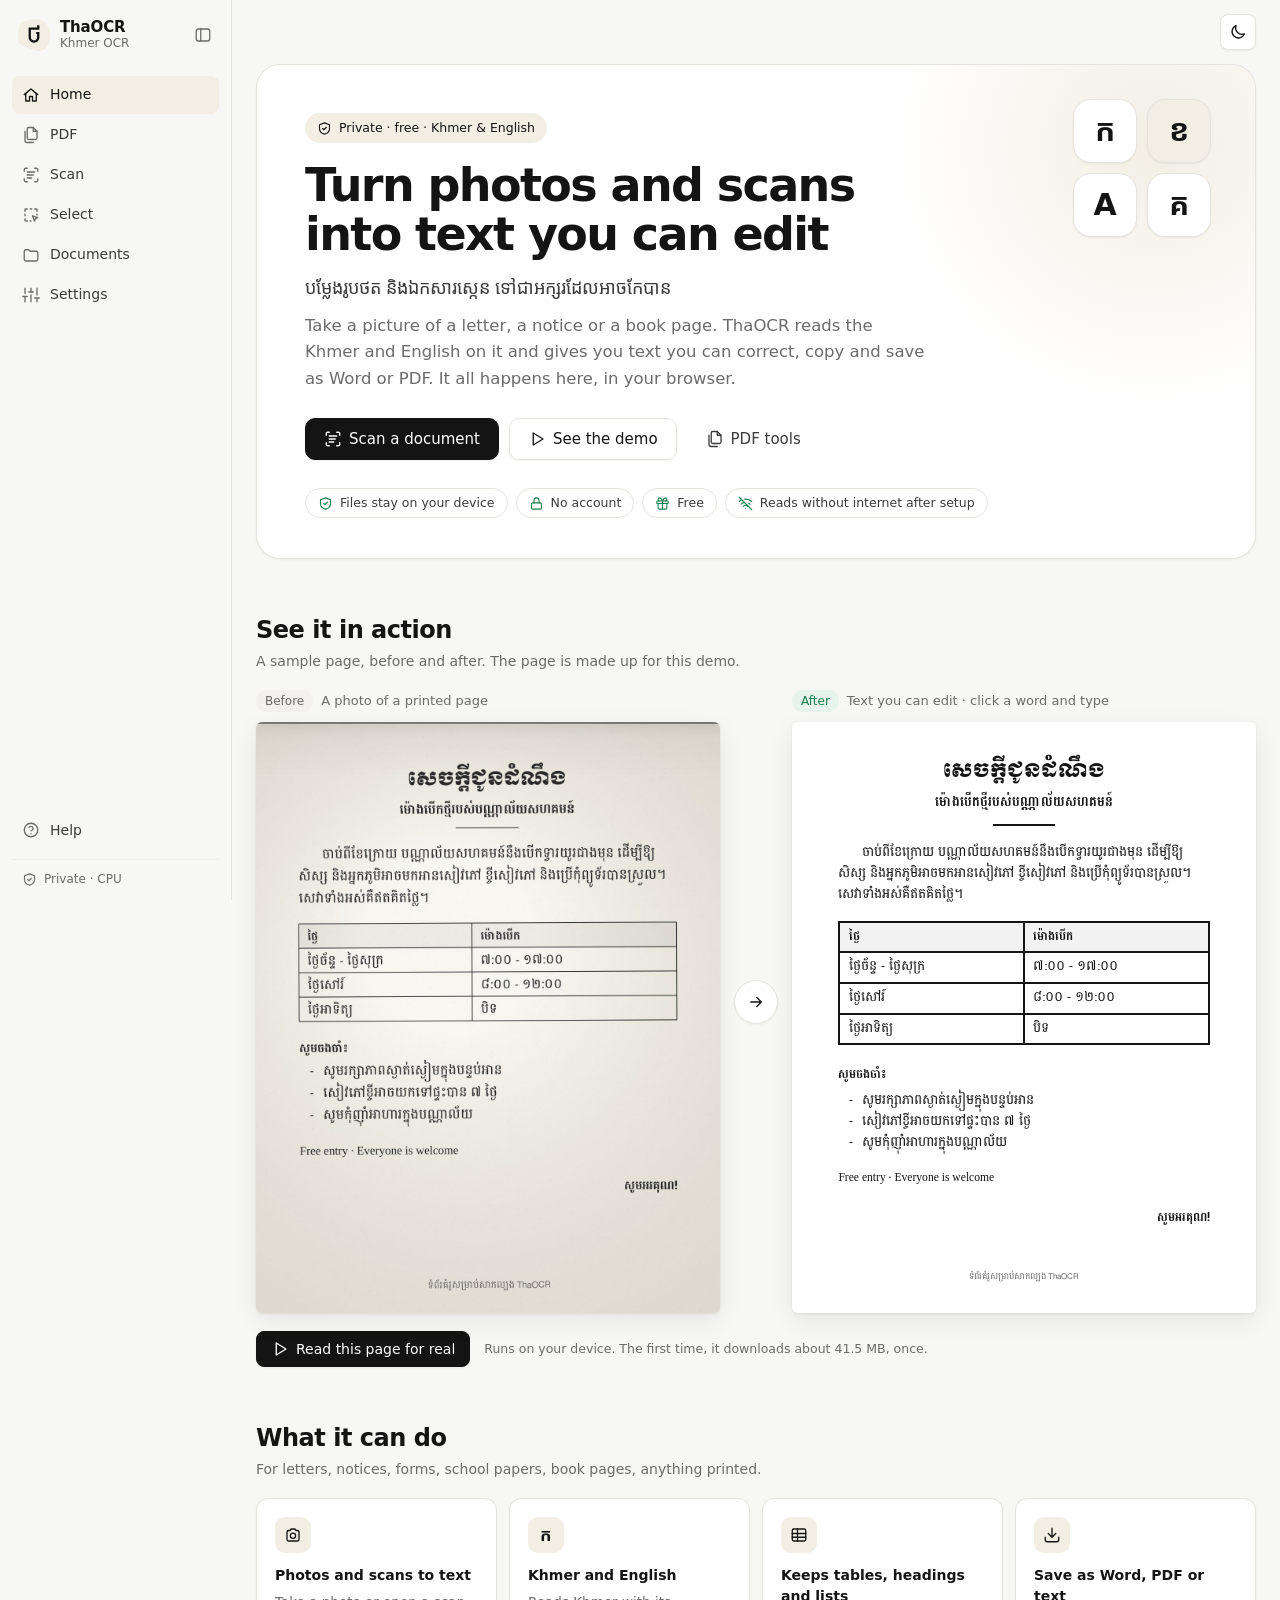
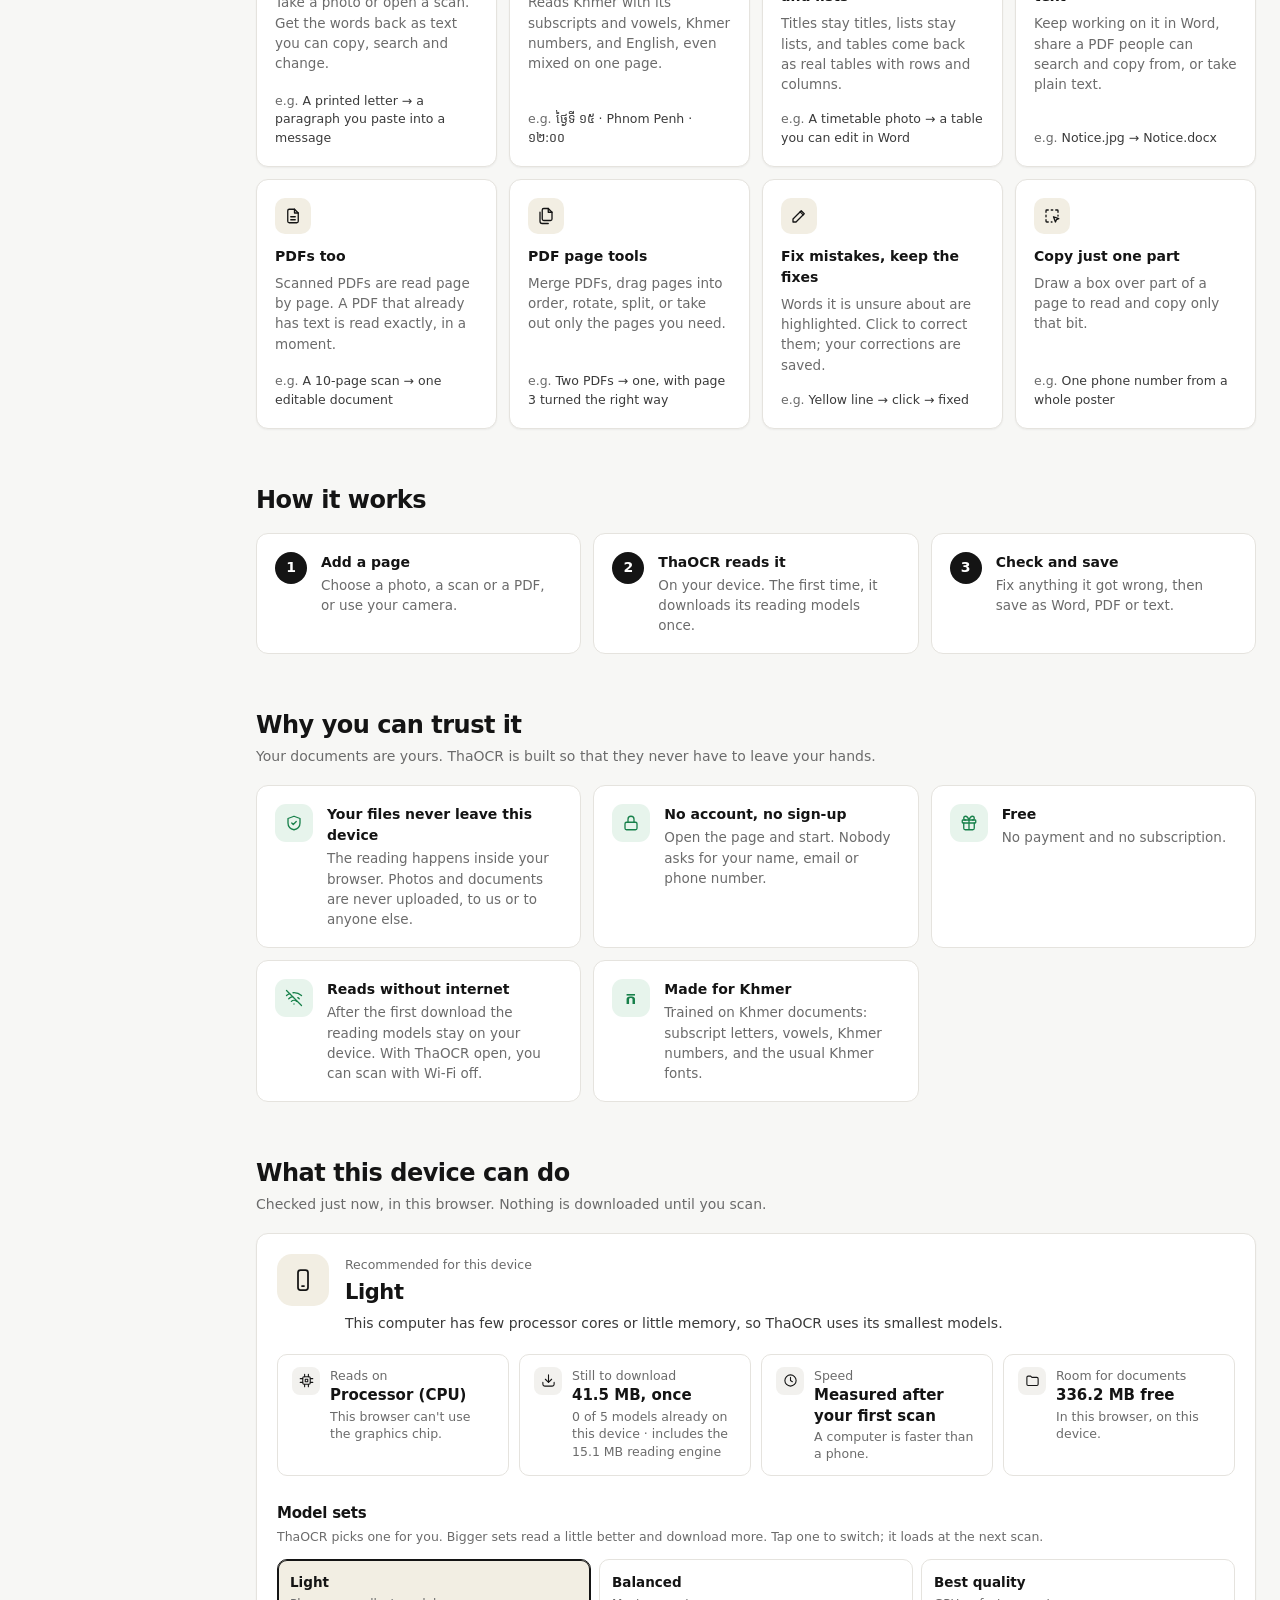
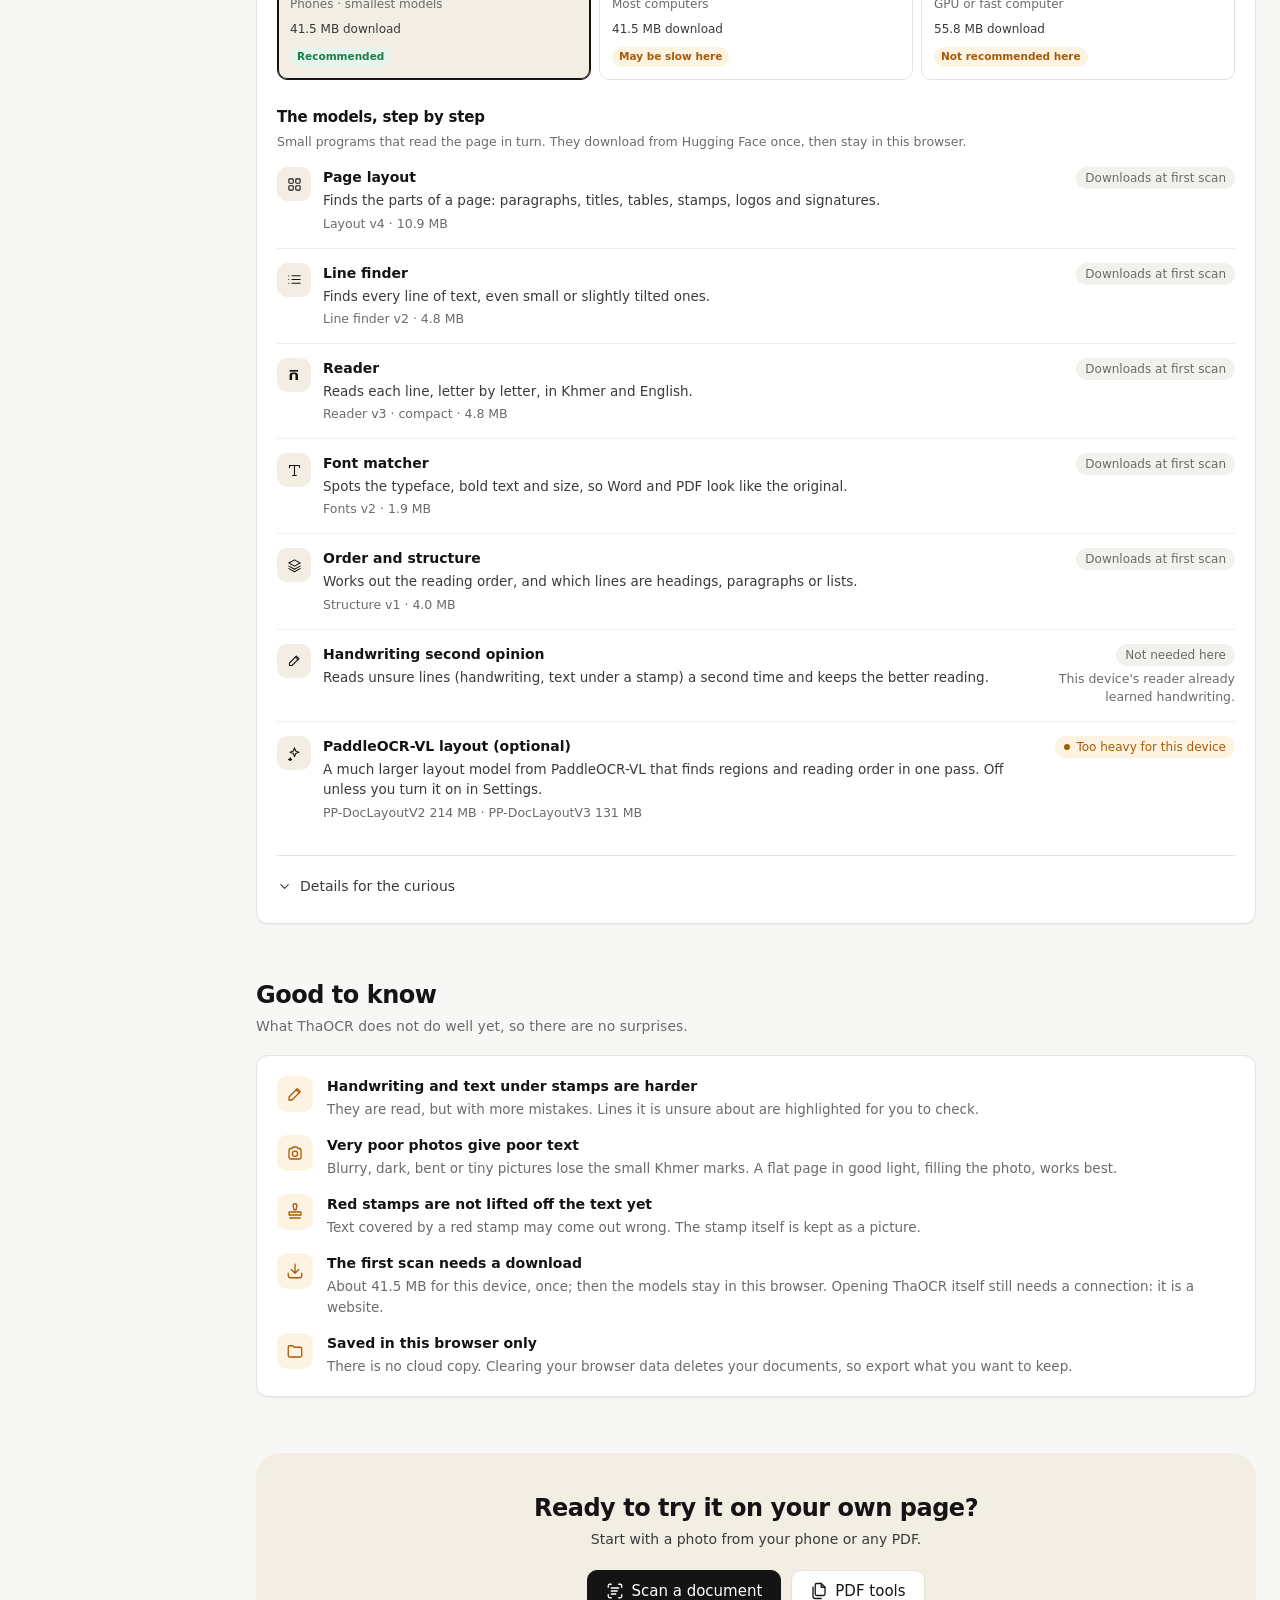
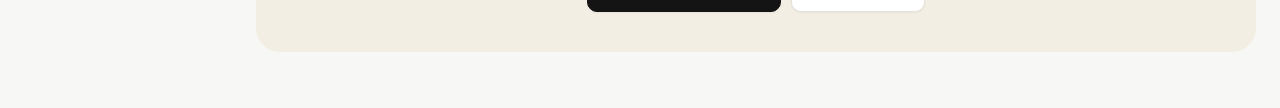
==== commit 1db269c1: "Home page: what ThaOCR does, why it is safe, what this device can run, and a demo - New #/home (home" ====
--- a/index.html
+++ b/index.html
@@ -8,8 +8,10 @@
 (function(){var t;try{t=localStorage.getItem("thaocr.theme")}catch(e){}var d=t==="dark"||(t!=="light"&&window.matchMedia&&matchMedia("(prefers-color-scheme: dark)").matches);document.documentElement.setAttribute("data-theme",d?"dark":"light");var m=document.querySelector('meta[name="theme-color"]');if(m)m.content=d?"#0f0f10":"#f7f7f5";})();</script>
 <link rel="icon" type="image/svg+xml" href="logo.svg">
 <link rel="stylesheet" href="app.css">
+<link rel="stylesheet" href="home.css">
 </head><body>
 <svg width="0" height="0" style="position:absolute" aria-hidden="true"><defs>
+ <symbol id="i-home" viewBox="0 0 24 24"><path d="M3 11.5 12 4l9 7.5"/><path d="M5 10v10h5v-6h4v6h5V10"/></symbol>
  <symbol id="i-pdf" viewBox="0 0 24 24"><path d="M15 2H9a2 2 0 0 0-2 2v12a2 2 0 0 0 2 2h9a2 2 0 0 0 2-2V7z"/><path d="M15 2v5h5"/><path d="M4 7v12a3 3 0 0 0 3 3h8"/></symbol>
  <symbol id="i-scan" viewBox="0 0 24 24"><path d="M3 7V5a2 2 0 0 1 2-2h2M17 3h2a2 2 0 0 1 2 2v2M21 17v2a2 2 0 0 1-2 2h-2M7 21H5a2 2 0 0 1-2-2v-2M7 8h10M7 12h8M7 16h6"/></symbol>
  <symbol id="i-select" viewBox="0 0 24 24"><path d="M4 7V5a1 1 0 0 1 1-1h2M11 4h2M17 4h2a1 1 0 0 1 1 1v2M20 11v1M4 11v2M4 17v2a1 1 0 0 0 1 1h2M11 20h1"/><path d="m14 13 7 2.6-3.1 1.3-1.3 3.1z"/></symbol>
@@ -26,13 +28,14 @@
 <div class="shell" id="shell">
  <aside class="side" aria-label="Main">
   <div class="side-top">
-   <a class="brand" href="#/scan" aria-label="ThaOCR home">
+   <a class="brand" href="#/home" aria-label="ThaOCR home">
     <svg class="mark" viewBox="0 0 792.53 791.42" aria-hidden="true"><path fill="#f2eee3" d="m5.74,347.98c2.95-32.15,5.25-64.36,6.35-96.63C18.74,55.04,169.58,48.29,378.34,7.01c221.05-43.71,381.76,124.54,408.37,292.23,24.98,157.35-28.72,457.08-197.32,488.3-167.89,31.09-510.61-133.44-561.98-187.33C-8.02,563.05-1.58,427.75,5.74,347.98Z"/><path fill="#111" d="m318.8,452.55c0,41.06,31.32,76.2,72.29,78.87,23.42,1.52,44.78-7.4,59.92-22.54,14.02-14.02,22.71-33.37,22.71-54.76v-77.46h0c-15.43,0-27.94-12.51-27.94-27.94h0c0-15.43,12.51-27.94,27.94-27.94h55.87v131.22c0,71.24-55.06,131.56-126.21,135.27-76.86,4-140.47-57.16-140.47-133.15v-245.08h210.8v-55.87s55.87,0,55.87,0v111.75h-210.8v187.64Z"/></svg>
     <div><b>ThaOCR</b><span>Khmer OCR</span></div>
    </a>
    <button class="sidetog" id="sidetog" type="button" title="Close sidebar (Ctrl+Shift+S)" aria-label="Close sidebar" aria-expanded="true"><svg class="i"><use href="#i-panel"/></svg></button>
   </div>
   <nav class="tabs" aria-label="Pages">
+   <a class="nav" data-r="home" href="#/home" aria-label="Home"><svg class="i" aria-hidden="true"><use href="#i-home"/></svg><span class="t">Home</span></a>
    <a class="nav" data-r="pdf" href="#/pdf" aria-label="PDF"><svg class="i" aria-hidden="true"><use href="#i-pdf"/></svg><span class="t">PDF</span></a>
    <a class="nav" data-r="scan" href="#/scan" aria-label="Scan"><svg class="i" aria-hidden="true"><use href="#i-scan"/></svg><span class="t">Scan</span></a>
    <a class="nav" data-r="select" href="#/select" aria-label="Select"><svg class="i" aria-hidden="true"><use href="#i-select"/></svg><span class="t">Select</span></a>
@@ -76,5 +79,6 @@
 <script src="docview.js"></script>
 <script src="export.js"></script>
 <script src="pdftools.js"></script>
+<script src="home.js"></script>
 <script src="app.js"></script>
 </body></html>
--- a/app.css
+++ b/app.css
@@ -328,7 +328,8 @@
 .textout .blk{margin-bottom:14px}
 .textout .para{margin:0 0 .45em;white-space:pre-wrap}
 .textout .lbl{font:11px Inter,system-ui,sans-serif;color:var(--mut-2);letter-spacing:.06em;text-transform:uppercase;margin-bottom:2px}
-.textout .center{text-align:center}.textout .right{text-align:right}
+.textout .center{text-align:center}.textout .right{text-align:right}.textout .para.hd{font-weight:600}
+.textout .ttw{overflow-x:auto;max-width:100%}.textout .ttab.plain td{border:0;padding:0 1.2em 0 0}.textout .ttab{border-collapse:collapse;margin:.2em 0 .9em;white-space:normal}.textout .ttab td{border:1px solid var(--line);padding:.15em .5em;vertical-align:top}
 .menu{position:absolute;right:0;top:calc(100% + 6px);background:var(--surface);border:1px solid var(--line);border-radius:12px;box-shadow:var(--shadow-2);min-width:220px;padding:6px;z-index:20;animation:pop .14s var(--ease);transform-origin:top right}
 @keyframes pop{from{opacity:0;transform:translateY(-4px) scale(.98)}}
 .menu button{display:flex;width:100%;gap:10px;align-items:center;border:0;background:transparent;padding:0 10px;height:36px;border-radius:7px;text-align:left;color:var(--ink);white-space:nowrap}
@@ -642,6 +643,32 @@
  .pt-src .nm{max-width:56px}
 }
 
+/* the model download card (first scan) */
+.dl{display:none}.dl.on{display:block;margin:-4px 0 14px}
+.dl-scene{position:relative;height:92px;display:flex;align-items:center;justify-content:space-between;padding:0 6px 0 2px}
+.dl-cloud{width:66px;height:44px;flex:none;fill:var(--cream);stroke:var(--ink);stroke-width:2;stroke-linejoin:round;animation:dl-bob 2.6s ease-in-out infinite}
+.dl-fly{position:absolute;left:58px;right:40px;top:36px;height:0;pointer-events:none}
+.dl-fly span{position:absolute;left:0;top:0;opacity:0;animation:dl-x 3s linear infinite;animation-delay:var(--d)}
+.dl-fly i{display:block;font:600 15px/1 var(--khm);color:var(--ink);animation:dl-y 3s ease-in-out infinite;animation-delay:var(--d)}
+.dl.fast .dl-fly span,.dl.fast .dl-fly i{animation-duration:1.2s}
+.dl-dev{position:relative;flex:none;width:36px;height:60px;border:2.5px solid var(--ink);border-radius:9px;overflow:hidden;background:var(--surface);box-shadow:0 0 0 4px var(--surface-2)}
+.dl-dev::before{content:"";position:absolute;left:50%;top:4px;width:10px;height:3px;margin-left:-5px;border-radius:2px;background:var(--ink);z-index:2}
+.dl-fill{position:absolute;left:0;right:0;bottom:0;height:calc(var(--p,0) * 100%);background:repeating-linear-gradient(-45deg,var(--cream-2) 0 6px,var(--cream) 6px 12px);background-size:17px 17px;animation:dl-stripes .8s linear infinite;transition:height .3s var(--ease)}
+.dl-ok{position:absolute;inset:0;margin:auto;width:22px;height:22px;fill:none;stroke:var(--ok);stroke-width:3;stroke-linecap:round;stroke-linejoin:round;opacity:0;transform:scale(.4);transition:opacity .3s,transform .4s var(--ease);z-index:3}
+.dl.ready .dl-ok{opacity:1;transform:none}.dl.ready .dl-fly{display:none}.dl.ready .dl-fill{background:var(--ok-soft);animation:none}.dl.ready .dl-dev{border-color:var(--ok)}
+.dl-fun{font-weight:600;font-size:15px;line-height:1.5;margin:6px 0 10px;min-height:1.5em}.dl-fun.pop{animation:dl-pop .45s var(--ease)}
+.dl-chips{display:flex;flex-wrap:wrap;gap:6px;margin:-2px 0 12px}
+.dl-chip{display:inline-flex;align-items:center;gap:4px;font-size:12px;line-height:1;padding:5px 9px;border-radius:999px;background:var(--surface-2);color:var(--mut)}
+.dl-chip.run{background:var(--cream);color:var(--ink);box-shadow:inset 0 0 0 1px var(--cream-2);animation:dl-pulse 1.2s ease-in-out infinite}
+.dl-chip.done{background:var(--ok-soft);color:var(--ok)}.dl-chip .i{width:12px;height:12px}
+@keyframes dl-x{0%{left:0;opacity:0}12%{opacity:1}82%{opacity:1}100%{left:100%;opacity:0}}
+@keyframes dl-y{0%{transform:translateY(0) rotate(-8deg)}50%{transform:translateY(-24px) rotate(6deg)}100%{transform:translateY(6px) rotate(0)}}
+@keyframes dl-bob{0%,100%{transform:translateY(0)}50%{transform:translateY(-4px)}}
+@keyframes dl-stripes{to{background-position:17px 0}}
+@keyframes dl-pop{0%{opacity:0;transform:translateY(6px)}100%{opacity:1;transform:none}}
+@keyframes dl-pulse{50%{box-shadow:inset 0 0 0 1px var(--ink)}}
+@media(max-width:1100px){.g-main.loading>:last-child{order:-1}}  /* phone / narrow: the download card comes first */
+@media(prefers-reduced-motion:reduce){.dl-fly{display:none}.dl-cloud,.dl-fill,.dl-chip.run{animation:none!important}}
 @media(prefers-reduced-motion:reduce){
  *,*::before,*::after{animation-duration:.01ms!important;animation-iteration-count:1!important;transition-duration:.01ms!important;scroll-behavior:auto!important}
  .spin,.pipe .step.run .n::after{animation-duration:.8s!important;animation-iteration-count:infinite!important}
--- a/home.css
+++ b/home.css
@@ -0,0 +1,171 @@
+/* Home (#/home, home.js): the welcome page. Only the app.css tokens, so light and dark themes follow. The sample page
+   and its editable result are "paper" (white with dark ink) in both themes, like every page view in the app. */
+.home{display:flex;flex-direction:column;gap:56px;padding-top:4px}
+.home h2{font-size:24px;letter-spacing:-.02em;line-height:1.25}
+.h-glyph{font:600 17px/1 var(--khm)}
+
+/* hero */
+.h-hero{position:relative;overflow:hidden;padding:48px 48px 40px;border-radius:24px;background:var(--surface);border:1px solid var(--line);box-shadow:var(--shadow)}
+.h-hero::before{content:"";position:absolute;right:-160px;top:-180px;width:520px;height:520px;border-radius:50%;background:radial-gradient(closest-side,var(--cream),transparent);pointer-events:none}
+.h-deco{position:absolute;right:44px;top:34px;display:grid;grid-template-columns:repeat(2,64px);gap:10px;pointer-events:none;user-select:none}
+.h-deco span{display:grid;place-items:center;width:64px;height:64px;border-radius:18px;background:var(--surface);border:1px solid var(--line);font:600 30px/1 var(--khm);color:var(--ink);box-shadow:var(--shadow);animation:h-float 6s ease-in-out infinite}
+.h-deco span:nth-child(2){animation-delay:-1.5s;background:var(--cream)}.h-deco span:nth-child(3){animation-delay:-3s;font-family:Inter,system-ui,sans-serif}.h-deco span:nth-child(4){animation-delay:-4.5s}
+@keyframes h-float{0%,100%{transform:translateY(0)}50%{transform:translateY(-6px)}}
+.h-hero>:not(.h-deco){position:relative}
+.h-eyebrow{display:inline-flex;align-items:center;gap:7px;height:30px;padding:0 12px;border-radius:999px;background:var(--cream);color:var(--ink);font-size:12.5px;font-weight:500}
+.h-eyebrow svg.i{color:var(--ink)}
+.h-hero h1{margin:18px 0 0;font-size:46px;line-height:1.06;letter-spacing:-.035em;max-width:640px}
+.h-km{margin:14px 0 0;font:500 18px/1.7 var(--khm);color:var(--ink-2)}
+.h-lead{margin:10px 0 0;font-size:16.5px;line-height:1.6;color:var(--mut);max-width:620px}
+.h-cta{display:flex;flex-wrap:wrap;gap:10px;margin-top:26px}
+.h-pills{list-style:none;margin:28px 0 0;padding:0;display:flex;flex-wrap:wrap;gap:8px}
+.h-pills li{display:inline-flex;align-items:center;gap:7px;height:30px;padding:0 12px;border-radius:999px;border:1px solid var(--line);background:var(--surface);font-size:12.5px;color:var(--ink-2)}
+.h-pills svg.i{color:var(--ok)}
+
+/* section heads */
+.h-sec{display:flex;flex-direction:column;gap:18px;scroll-margin-top:16px}
+.h-sechead p{margin:6px 0 0;color:var(--mut);max-width:660px}
+
+/* before -> after */
+.h-ba{display:grid;grid-template-columns:minmax(0,1fr) 44px minmax(0,1fr);gap:14px;align-items:stretch}
+.h-pane{margin:0;display:flex;flex-direction:column;gap:10px;min-width:0;container-type:inline-size}  /* cqw below = 1% of the page width */
+.h-pane figcaption{display:flex;align-items:center;gap:8px;font-size:13px;color:var(--mut);min-height:22px}
+.h-paper{position:relative;flex:1;background:var(--paper);color:var(--paper-ink);border-radius:6px;box-shadow:var(--page-shadow);overflow:hidden}
+.h-before{display:grid;place-items:center;aspect-ratio:1200/1500;color:#141414}
+.h-before img{display:block;width:100%;height:100%;object-fit:cover}
+.h-before .scanline{opacity:.5}
+.h-arrow{align-self:center;display:grid;place-items:center;width:44px;height:44px;border-radius:50%;background:var(--surface);border:1px solid var(--line);box-shadow:var(--shadow);color:var(--ink)}
+/* the result mirrors the page: sizes follow the pane width (1 cqw = 12 px of the 1200 px sample) */
+.h-after{padding:7.5cqw 10cqw 6cqw;font:400 2.58cqw/1.75 "ThaDemo",var(--khm);caret-color:#141414;cursor:text;outline:none;transition:box-shadow .15s}
+.h-after:focus-visible,.h-after:focus{box-shadow:var(--page-shadow),0 0 0 2px var(--focus)}
+.h-after>*{margin:0}
+.h-after .h-t{font:400 4cqw/1.6 "ThaDemo Muol",var(--khm);text-align:center}
+.h-after .h-s{font-weight:700;font-size:2.83cqw;text-align:center;margin-top:1cqw}
+.h-after .h-s::after{content:"";display:block;width:13.4cqw;height:2px;margin:2.2cqw auto 0;background:#141414}
+.h-after .h-p{margin-top:3.6cqw;text-indent:5cqw}
+.h-after .h-tb{width:100%;border-collapse:collapse;margin-top:3.2cqw;font-size:2.5cqw}
+.h-after .h-tb th,.h-after .h-tb td{border:2px solid #141414;padding:.9cqw 1.8cqw;text-align:left;font-weight:400;width:50%}
+.h-after .h-tb th{font-weight:700;background:rgba(0,0,0,.05)}
+.h-after .h-lh{margin-top:4cqw}
+.h-after .h-ul{list-style:none;padding:0 0 0 5cqw;margin-top:1.2cqw}
+.h-after .h-ul li{position:relative}.h-after .h-ul li::before{content:"-";position:absolute;left:-2.8cqw}
+.h-after .h-en{margin-top:3cqw;font:2.5cqw/1.75 "Liberation Serif",Georgia,"Times New Roman",serif}
+.h-after .h-end{text-align:right;margin-top:4cqw}
+.h-after .h-foot{text-align:center;color:#6b6b6b;font-size:1.83cqw;margin-top:9cqw}
+.h-demobar{display:flex;align-items:center;gap:14px;flex-wrap:wrap}
+
+/* what it can do */
+.h-tiles .tile{gap:6px}
+.h-eg{margin-top:auto;padding-top:10px;font-size:12.5px;color:var(--ink-2)}
+.h-eg::before{content:"e.g. ";color:var(--mut)}
+
+/* how it works */
+.h-steps{list-style:none;margin:0;padding:0;display:grid;grid-template-columns:repeat(3,minmax(0,1fr));gap:12px}
+.h-steps li{display:flex;gap:14px;align-items:flex-start;padding:18px;border:1px solid var(--line);border-radius:var(--r);background:var(--surface)}
+.h-steps .n{flex:none;display:grid;place-items:center;width:32px;height:32px;border-radius:50%;background:var(--accent);color:var(--on-accent);font-weight:600;font-variant-numeric:tabular-nums}
+.h-steps b,.h-lims b{display:block;font-weight:600}
+.h-steps p,.h-lims p,.h-why p{margin:2px 0 0;color:var(--mut);font-size:13.5px}
+
+/* why you can trust it */
+.h-whys{display:grid;grid-template-columns:repeat(auto-fill,minmax(280px,1fr));gap:12px}
+.h-why{display:flex;gap:14px;align-items:flex-start;padding:18px;border-radius:var(--r);background:var(--surface);border:1px solid var(--line)}
+.h-why b{font-weight:600}
+.h-why-i{flex:none;display:grid;place-items:center;width:38px;height:38px;border-radius:11px;background:var(--ok-soft);color:var(--ok)}
+
+/* this device */
+.h-dev-top{display:flex;gap:16px;align-items:flex-start}
+.h-dev-ic{flex:none;display:grid;place-items:center;width:52px;height:52px;border-radius:15px;background:var(--cream);color:var(--ink)}
+.h-dev-top h3{font-size:21px;letter-spacing:-.02em;margin:2px 0 0}
+.h-dev-top p{margin:4px 0 0;color:var(--ink-2)}
+.h-facts{display:grid;grid-template-columns:repeat(4,minmax(0,1fr));gap:10px;margin-top:20px}
+.h-fact{display:flex;gap:10px;align-items:flex-start;padding:12px 14px;border:1px solid var(--line);border-radius:10px;background:var(--surface)}
+.h-fact-i{flex:none;display:grid;place-items:center;width:28px;height:28px;border-radius:8px;background:var(--surface-2);color:var(--ink)}
+.h-fact b{display:block;font-size:15px;font-weight:600;line-height:1.35;margin:1px 0 2px}
+.h-fact .small{display:block;line-height:1.4}
+.h-sub{font-size:15px;margin:26px 0 0}
+.h-subp{margin:4px 0 12px}
+.h-sets .tier{gap:3px}
+.h-sets .h-setsz{font-size:12px;color:var(--ink-2);margin-top:4px}
+.h-sets i{font-style:normal;font-size:10.5px;font-weight:600;margin-top:6px;padding:2px 7px;border-radius:999px}
+.h-sets .h-warn{background:var(--warn-soft);color:var(--warn)}
+.h-sets .rec+.h-warn{margin-top:4px}
+.h-models{display:flex;flex-direction:column}
+.h-model{display:grid;grid-template-columns:34px minmax(0,1fr) auto;gap:12px;align-items:start;padding:14px 0;border-top:1px solid var(--line-2)}
+.h-model:first-child{border-top:0;padding-top:4px}
+.h-model-i{display:grid;place-items:center;width:34px;height:34px;border-radius:10px;background:var(--cream);color:var(--ink)}
+.h-model b{font-weight:600}
+.h-model p{margin:2px 0 2px;color:var(--ink-2);font-size:13.5px}
+.h-model-st{display:flex;flex-direction:column;align-items:flex-end;gap:4px;max-width:220px;text-align:right}
+.h-details{margin-top:18px;border-top:1px solid var(--line);padding-top:14px}
+.h-details>summary{display:inline-flex;align-items:center;gap:8px;cursor:pointer;list-style:none;font-weight:500;padding:6px 10px 6px 6px;margin-left:-6px;border-radius:var(--r-s);color:var(--ink-2)}
+.h-details>summary::-webkit-details-marker{display:none}
+.h-details>summary:hover{background:var(--surface-2);color:var(--ink)}
+.h-details>summary svg.i{transition:transform .2s var(--ease)}
+.h-details[open]>summary svg.i{transform:rotate(180deg)}
+.h-tech{margin-top:12px}
+.h-tech .kv b{max-width:70%}
+.h-mtable-wrap{overflow-x:auto;margin-top:10px;border:1px solid var(--line);border-radius:10px}
+.h-mtable{width:100%;border-collapse:collapse;font-size:13px}
+.h-mtable th,.h-mtable td{text-align:left;padding:10px 12px;border-top:1px solid var(--line-2);vertical-align:top}
+.h-mtable thead th{border-top:0;font-size:12px;font-weight:500;color:var(--mut);background:var(--surface-2)}
+.h-mtable .h-mgroup th{font-size:12px;font-weight:600;color:var(--ink);background:var(--surface-2);padding:7px 12px}
+.h-mtable td b{display:block;font-weight:500}
+.h-mtable td .small{display:block;margin-top:2px}
+.h-mtable td.num{white-space:nowrap}
+.h-mtable code{font-size:11.5px;color:var(--mut-2)}
+.h-mtable td:last-child{white-space:nowrap}
+.h-ok{display:flex;align-items:center;gap:4px;margin-top:5px;color:var(--ok)}
+
+/* good to know */
+.h-lims{list-style:none;margin:0;display:flex;flex-direction:column;gap:16px}
+.h-lims li{display:flex;gap:14px;align-items:flex-start}
+.h-lim-i{flex:none;display:grid;place-items:center;width:36px;height:36px;border-radius:10px;background:var(--warn-soft);color:var(--warn)}
+
+/* last call to action */
+.h-end-cta{display:flex;flex-direction:column;align-items:center;text-align:center;padding:40px 24px;border-radius:24px;background:var(--cream)}
+.h-end-cta p{margin:6px 0 0;color:var(--ink-2)}
+.h-end-cta .h-cta{justify-content:center;margin-top:20px}
+.h-end-cta .btn:not(.p){background:var(--surface)}
+
+@media(max-width:1100px){
+ .h-deco{display:none}
+ /* side by side the panes would be too narrow to read: one above the other, at most 600 px wide */
+ .h-ba{grid-template-columns:minmax(0,1fr)}
+ .h-pane{width:100%;max-width:600px;justify-self:center}
+ .h-arrow{justify-self:center;transform:rotate(90deg)}
+ .h-facts{grid-template-columns:repeat(2,minmax(0,1fr))}
+}
+@media(max-width:860px){
+ nav.tabs .nav[data-r=home]{display:none}   /* five tabs at the bottom; the logo at the top opens Home */
+ .home{gap:40px}
+ .h-sec{scroll-margin-top:72px}   /* below the sticky top bar */
+ .h-hero{padding:28px 20px 24px;border-radius:18px}
+ .h-hero::before{right:-220px;top:-240px}
+ .h-hero h1{font-size:31px;line-height:1.12}
+ .h-km{font-size:16px}
+ .h-lead{font-size:15px}
+ .h-cta .btn{flex:1 1 100%}
+ .home h2{font-size:21px}
+ /* on a phone the result reflows at a reading size, like the Document view */
+ .h-after{padding:22px 20px 24px;font-size:15px;line-height:1.8}
+ .h-after .h-t{font-size:22px}.h-after .h-s{font-size:16px;margin-top:4px}.h-after .h-s::after{width:72px;margin-top:12px}
+ .h-after .h-p{margin-top:16px;text-indent:24px}
+ .h-after .h-tb{font-size:14px;margin-top:16px}.h-after .h-tb th,.h-after .h-tb td{padding:6px 10px;border-width:1.5px}
+ .h-after .h-lh{margin-top:18px}.h-after .h-ul{padding-left:22px;margin-top:4px}.h-after .h-ul li::before{left:-14px}
+ .h-after .h-en{font-size:14.5px;margin-top:14px}.h-after .h-end{margin-top:16px}.h-after .h-foot{font-size:12px;margin-top:28px}
+ .h-steps{grid-template-columns:1fr}
+ .h-facts{grid-template-columns:1fr}
+ .h-model{grid-template-columns:34px minmax(0,1fr)}
+ .h-model-st{grid-column:2;align-items:flex-start;text-align:left;max-width:none}
+ .h-end-cta{padding:28px 18px;border-radius:18px}
+ /* every-model table: one stacked row per model (name, then status and size), no sideways scrolling */
+ .h-mtable thead{display:none}
+ .h-mtable tbody,.h-mtable .h-mgroup,.h-mtable .h-mgroup th{display:block}
+ .h-mtable tr:not(.h-mgroup){display:grid;grid-template-columns:minmax(0,1fr) auto;grid-template-areas:"n n" "s z";border-top:1px solid var(--line-2)}
+ .h-mtable tr:not(.h-mgroup) td{border-top:0}
+ .h-mtable tr:not(.h-mgroup) td:nth-child(1){grid-area:n;padding-bottom:2px}
+ .h-mtable tr:not(.h-mgroup) td:nth-child(2){grid-area:z;padding-top:4px;text-align:right}
+ .h-mtable tr:not(.h-mgroup) td:nth-child(3){grid-area:s;padding-top:4px;white-space:normal}
+ .h-mtable .h-mgroup th{border-top:1px solid var(--line-2)}.h-mtable .h-mgroup:first-child th{border-top:0}
+}
+@media(prefers-reduced-motion:reduce){.h-deco span{animation:none}}
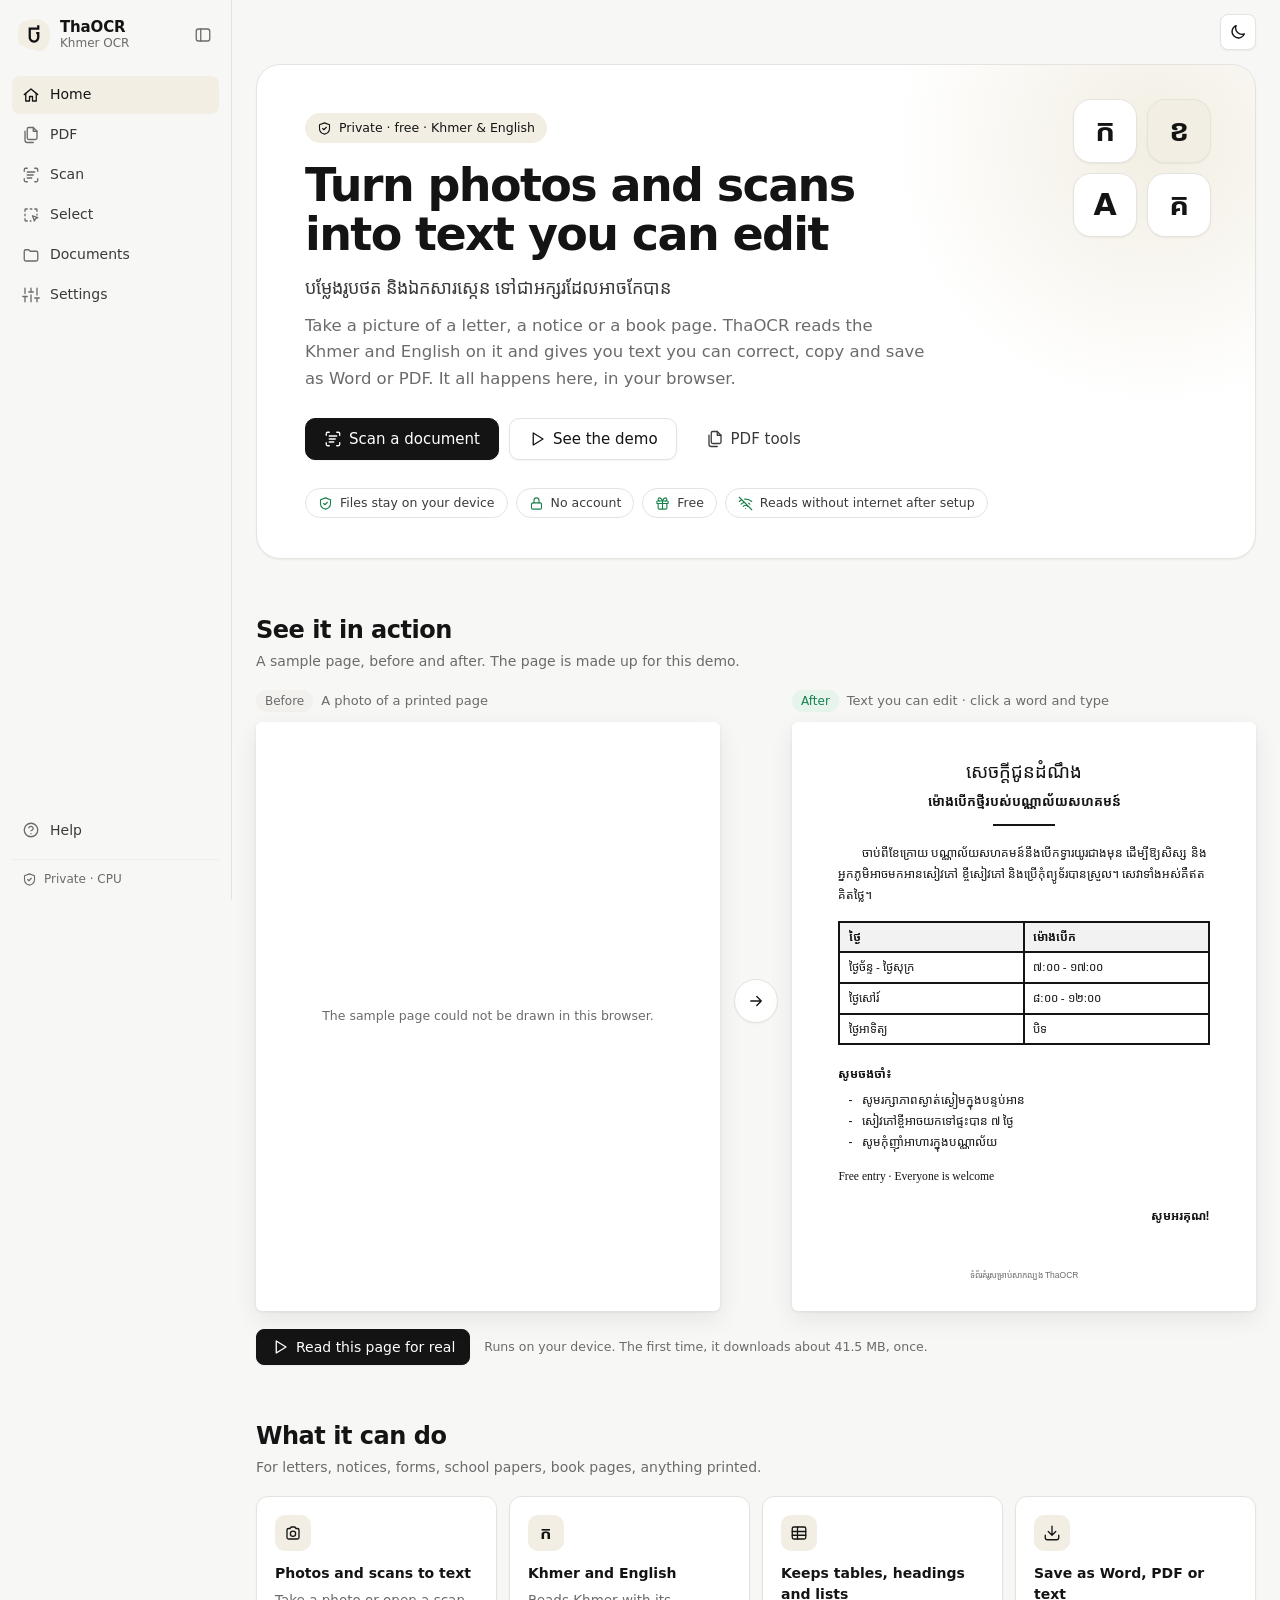
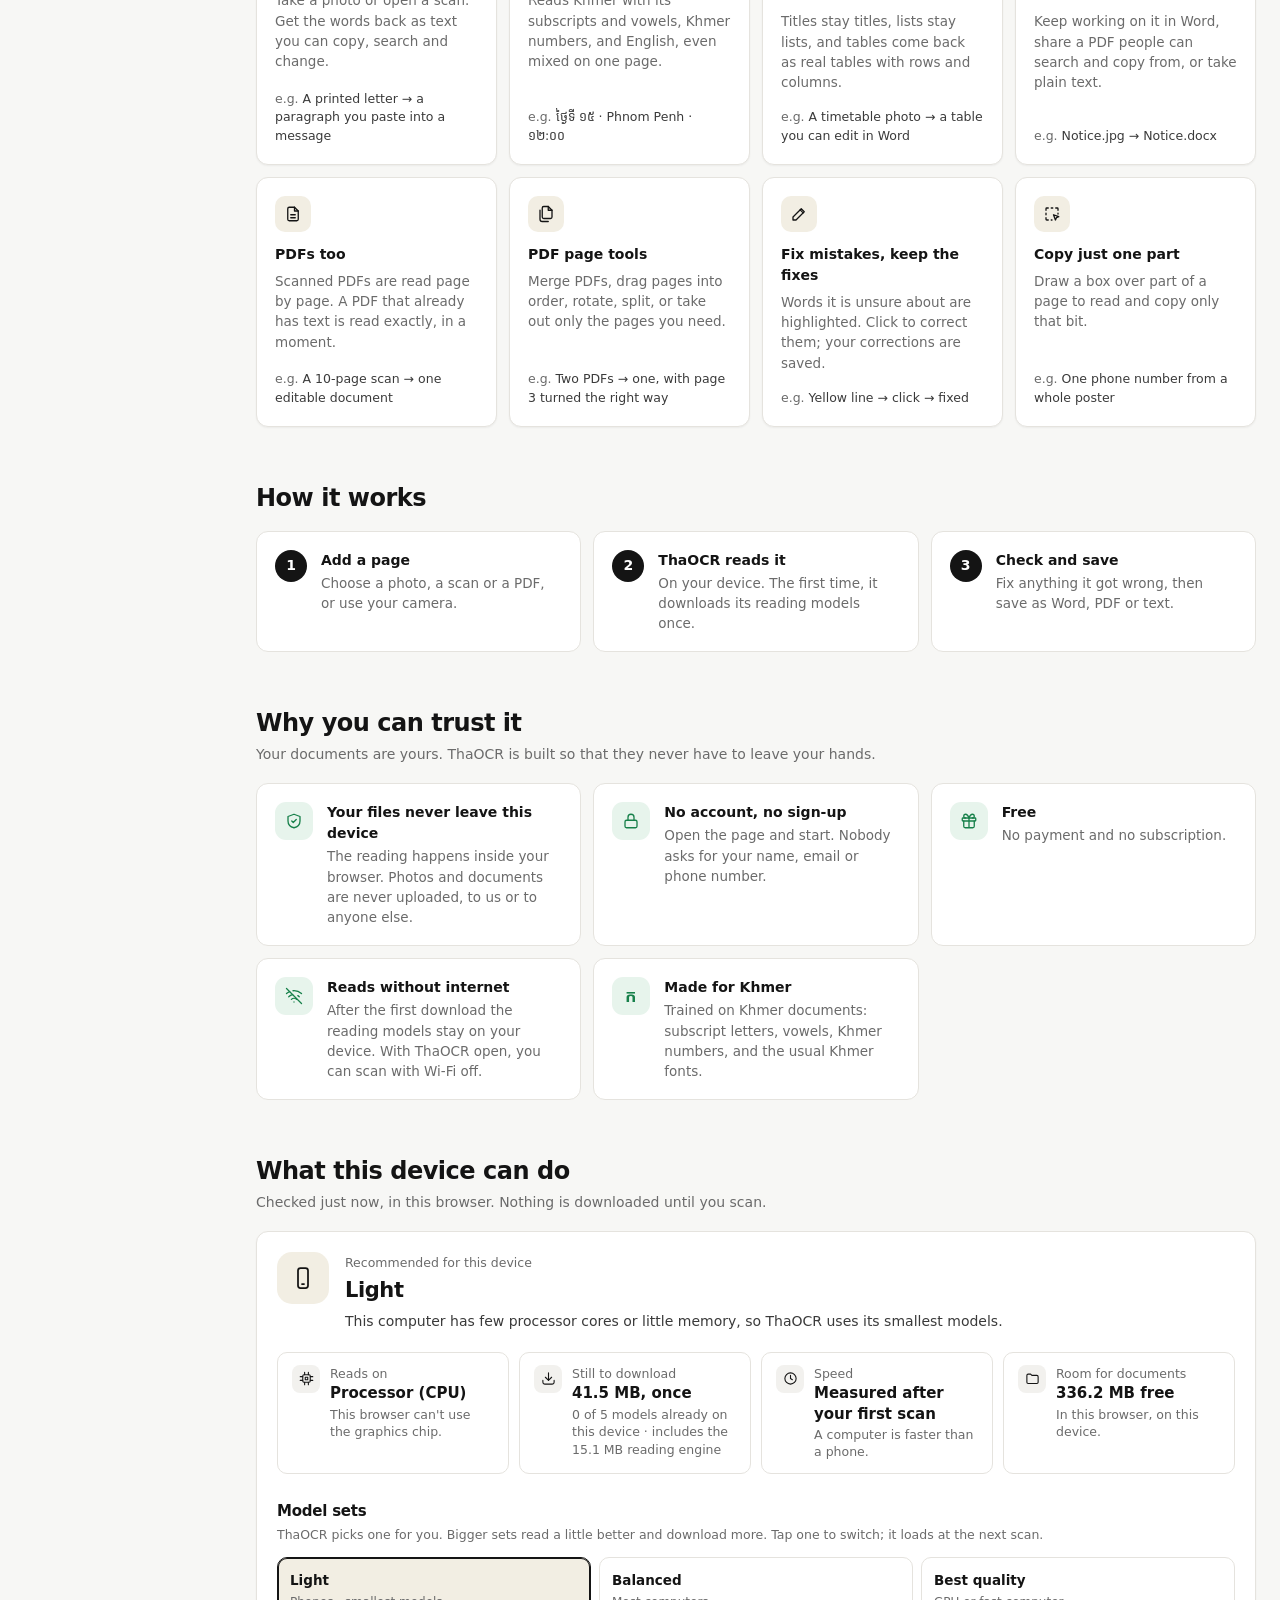
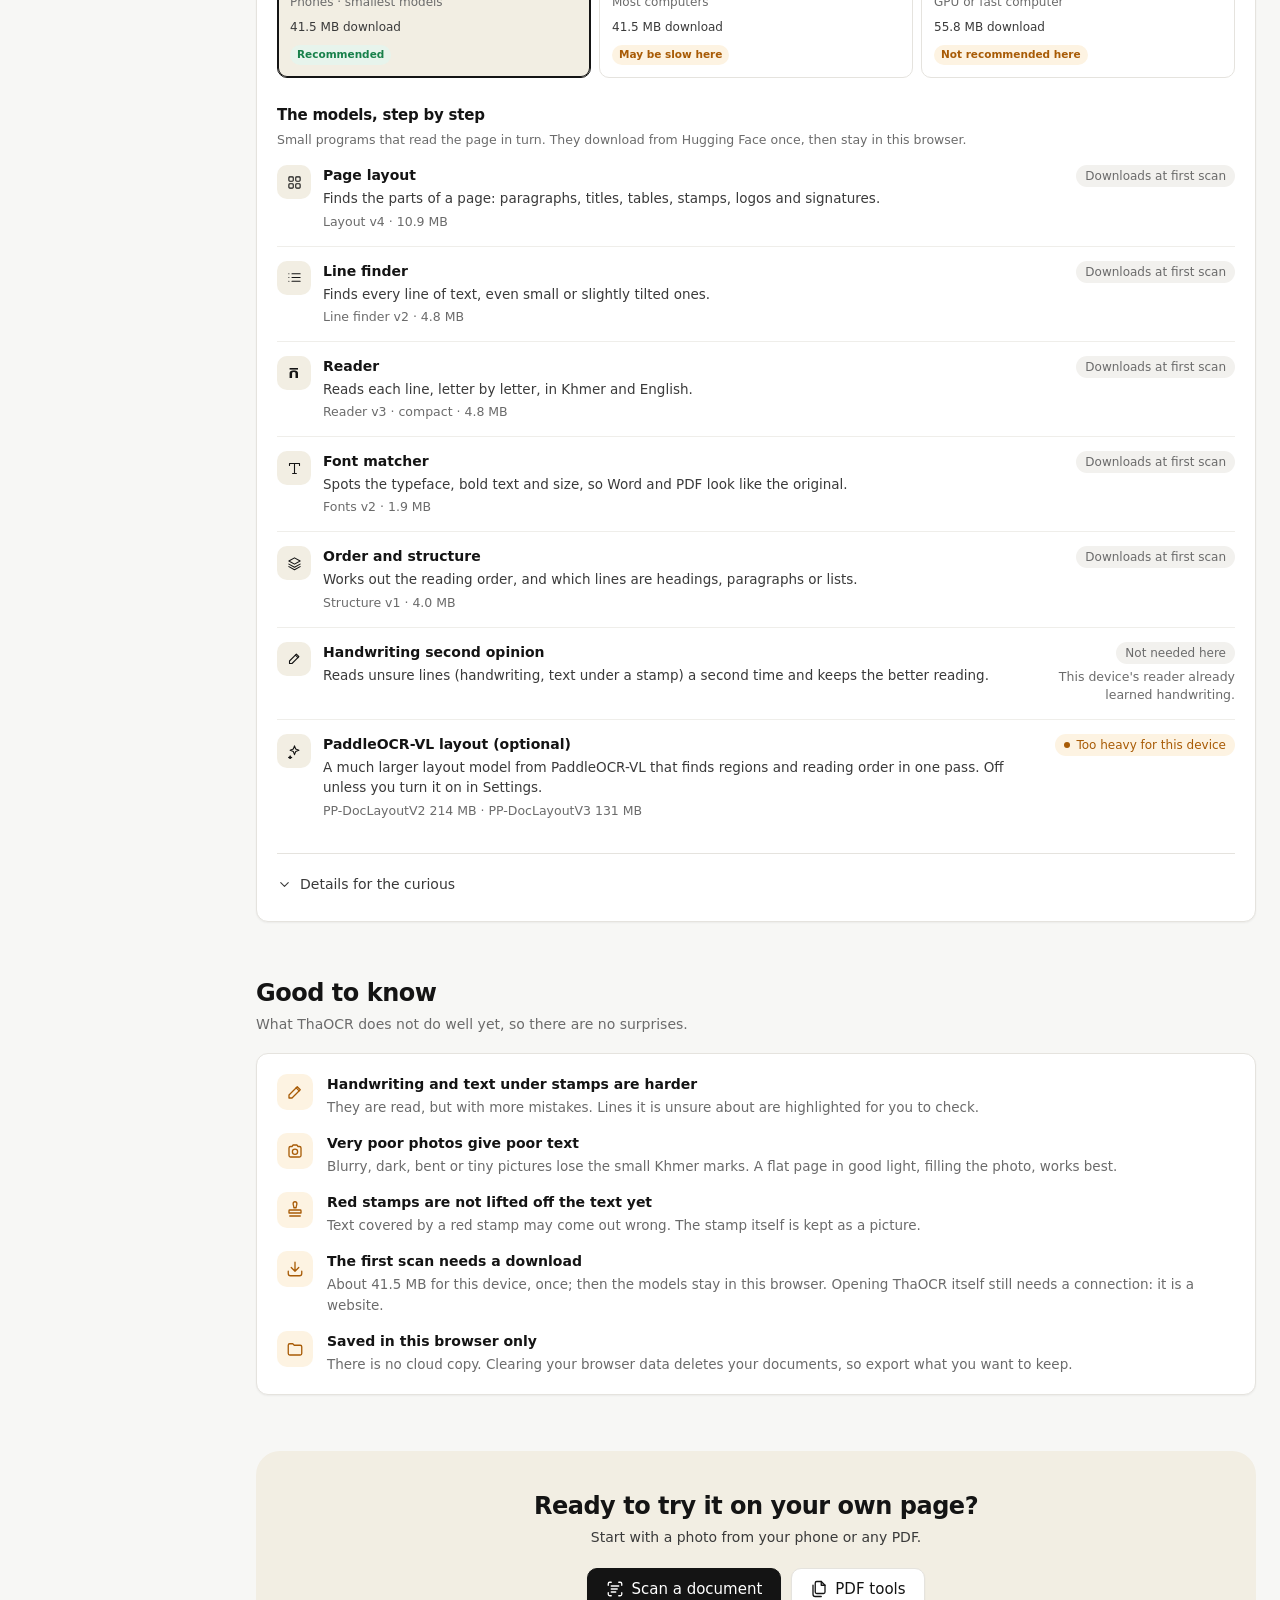
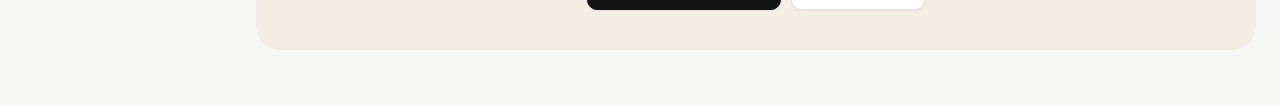
==== commit 8ae44a17: "Phone pages fit 375 px; every download size comes from one plan - Processing page on a phone was 449" ====
--- a/index.html
+++ b/index.html
@@ -65,7 +65,7 @@
   <ul class="points">
    <li><span class="pi"><svg class="i" aria-hidden="true"><use href="#i-shield"/></svg></span><div><b>Private</b><span>Your files are never uploaded. No account, no server.</span></div></li>
    <li><span class="pi"><svg class="i" aria-hidden="true"><use href="#i-folder"/></svg></span><div><b>Saved on this device only</b><span>Clearing browser data deletes them. Export what you want to keep.</span></div></li>
-   <li><span class="pi"><svg class="i" aria-hidden="true"><use href="#i-download"/></svg></span><div><b>One-time download</b><span>About 40 MB of models. Speed depends on your device.</span></div></li>
+   <li><span class="pi"><svg class="i" aria-hidden="true"><use href="#i-download"/></svg></span><div><b>One-time download</b><span id="notice_dl" data-after=" Speed depends on your device.">The reading models download once, at the first scan. Speed depends on your device.</span></div></li>
   </ul>
   <button class="btn p lg block" id="notice_ok" type="button">Get started</button>
   <p class="fine">Models from Hugging Face · runtime from jsDelivr · no document data</p>
--- a/app.css
+++ b/app.css
@@ -161,7 +161,7 @@
 .card.danger{border-color:var(--bad-line)}
 .grid{display:grid;gap:16px}
 .g-main{grid-template-columns:minmax(0,1fr) 360px;align-items:start}
-@media(max-width:1100px){.g-main{grid-template-columns:1fr}}
+@media(max-width:1100px){.g-main{grid-template-columns:minmax(0,1fr)}}  /* minmax: a wide header row (file name, zoom tools, badge) must not widen the column past a phone screen */
 /* tooltips for icon-only controls (pointer devices only) */
 @media(hover:hover){
  .tip{position:relative}
@@ -435,7 +435,7 @@
 }
 @media(max-width:960px){
  h1{font-size:22px}
- .review,.review.text,.review.original,.review.one,.review.one.text,.review.one.original,.review.noside{grid-template-columns:1fr}
+ .review,.review.text,.review.original,.review.one,.review.one.text,.review.one.original,.review.noside{grid-template-columns:minmax(0,1fr)}
  .review>div{border-right:0;border-bottom:1px solid var(--line)}
  .thumbs{flex-direction:row;max-height:none;position:static;overflow-x:auto;overflow-y:hidden;padding:10px}
  .thumbs .th{flex:none;width:52px}
@@ -445,7 +445,7 @@
 
 /* ---------- phones: top bar + bottom tab bar */
 @media(max-width:860px){
- .shell{grid-template-columns:1fr;grid-template-rows:auto 1fr}
+ .shell{grid-template-columns:minmax(0,1fr);grid-template-rows:auto 1fr}
  .topbar{display:none}
  .side{position:sticky;top:0;z-index:40;height:auto;flex-direction:row;align-items:center;gap:2px;padding:8px 8px 8px 10px;padding-top:calc(8px + env(safe-area-inset-top));border-right:0;background:transparent}
  /* the blur sits on a pseudo-element: backdrop-filter on .side itself would trap the fixed tab bar inside it */
@@ -471,7 +471,7 @@
  .drop{padding:36px 18px}
  .drop.compact{flex-wrap:wrap}.drop.compact .acts{margin-left:0;width:100%}
  .stage{padding:16px;min-height:300px}
- .review.noside{grid-template-columns:1fr}
+ .review.noside{grid-template-columns:minmax(0,1fr)}
 }
 @media(pointer:coarse){
  .btn.sm{height:36px}.tool{width:38px;height:38px}.frow .x{width:40px;height:40px}.seg button{height:34px}
@@ -522,7 +522,7 @@
 .sel-skel i:nth-child(2){width:85%}.sel-skel i:nth-child(3){width:60%}
 @keyframes shimmer{from{background-position:200% 0}to{background-position:0 0}}
 @media(max-width:1180px){.sel-grid{grid-template-columns:120px minmax(0,1fr)}.sel-results{grid-column:1/-1;position:static;max-height:none}.sel-files{max-height:70vh}}
-@media(max-width:700px){.sel-grid{grid-template-columns:1fr}.sel-files{flex-direction:row;overflow-x:auto;position:static}.sel-file{width:110px;flex:none}.sel-file .th{height:70px}.sel-file .th img{max-height:70px}}
+@media(max-width:700px){.sel-grid{grid-template-columns:minmax(0,1fr)}  /* minmax: a long file name in the page header must not widen the page */.sel-files{flex-direction:row;overflow-x:auto;position:static}.sel-file{width:110px;flex:none}.sel-file .th{height:70px}.sel-file .th img{max-height:70px}}
 
 /* ---------- zoom inside a pane (Processing, Select): the pane scrolls, zoomPane() sizes the picture.
    contain:size keeps a zoomed picture from widening the page grid; margin:auto centres it without clipping. */
@@ -624,7 +624,7 @@
 @media(hover:none){.pt-ck{opacity:1}.pt-card.picked .pt-acts{opacity:1;pointer-events:auto}}
 @media(max-width:1100px){.pt-bar .pt-tip{display:none}}
 @media(max-width:860px){
- .pt-feats{grid-template-columns:1fr}
+ .pt-feats{grid-template-columns:minmax(0,1fr)}
  .pt-bar{top:calc(62px + env(safe-area-inset-top));padding:6px 8px}
  .pt-bar:not(.splitting) .btn:not(.k) .lbl,.pt-bar .vsep{display:none}
  .pt-bar .btn.sm:not(.icon):not(.p){padding:0 9px}
--- a/home.css
+++ b/home.css
@@ -153,8 +153,8 @@
  .h-after .h-tb{font-size:14px;margin-top:16px}.h-after .h-tb th,.h-after .h-tb td{padding:6px 10px;border-width:1.5px}
  .h-after .h-lh{margin-top:18px}.h-after .h-ul{padding-left:22px;margin-top:4px}.h-after .h-ul li::before{left:-14px}
  .h-after .h-en{font-size:14.5px;margin-top:14px}.h-after .h-end{margin-top:16px}.h-after .h-foot{font-size:12px;margin-top:28px}
- .h-steps{grid-template-columns:1fr}
- .h-facts{grid-template-columns:1fr}
+ .h-steps{grid-template-columns:minmax(0,1fr)}
+ .h-facts{grid-template-columns:minmax(0,1fr)}
  .h-model{grid-template-columns:34px minmax(0,1fr)}
  .h-model-st{grid-column:2;align-items:flex-start;text-align:left;max-width:none}
  .h-end-cta{padding:28px 18px;border-radius:18px}
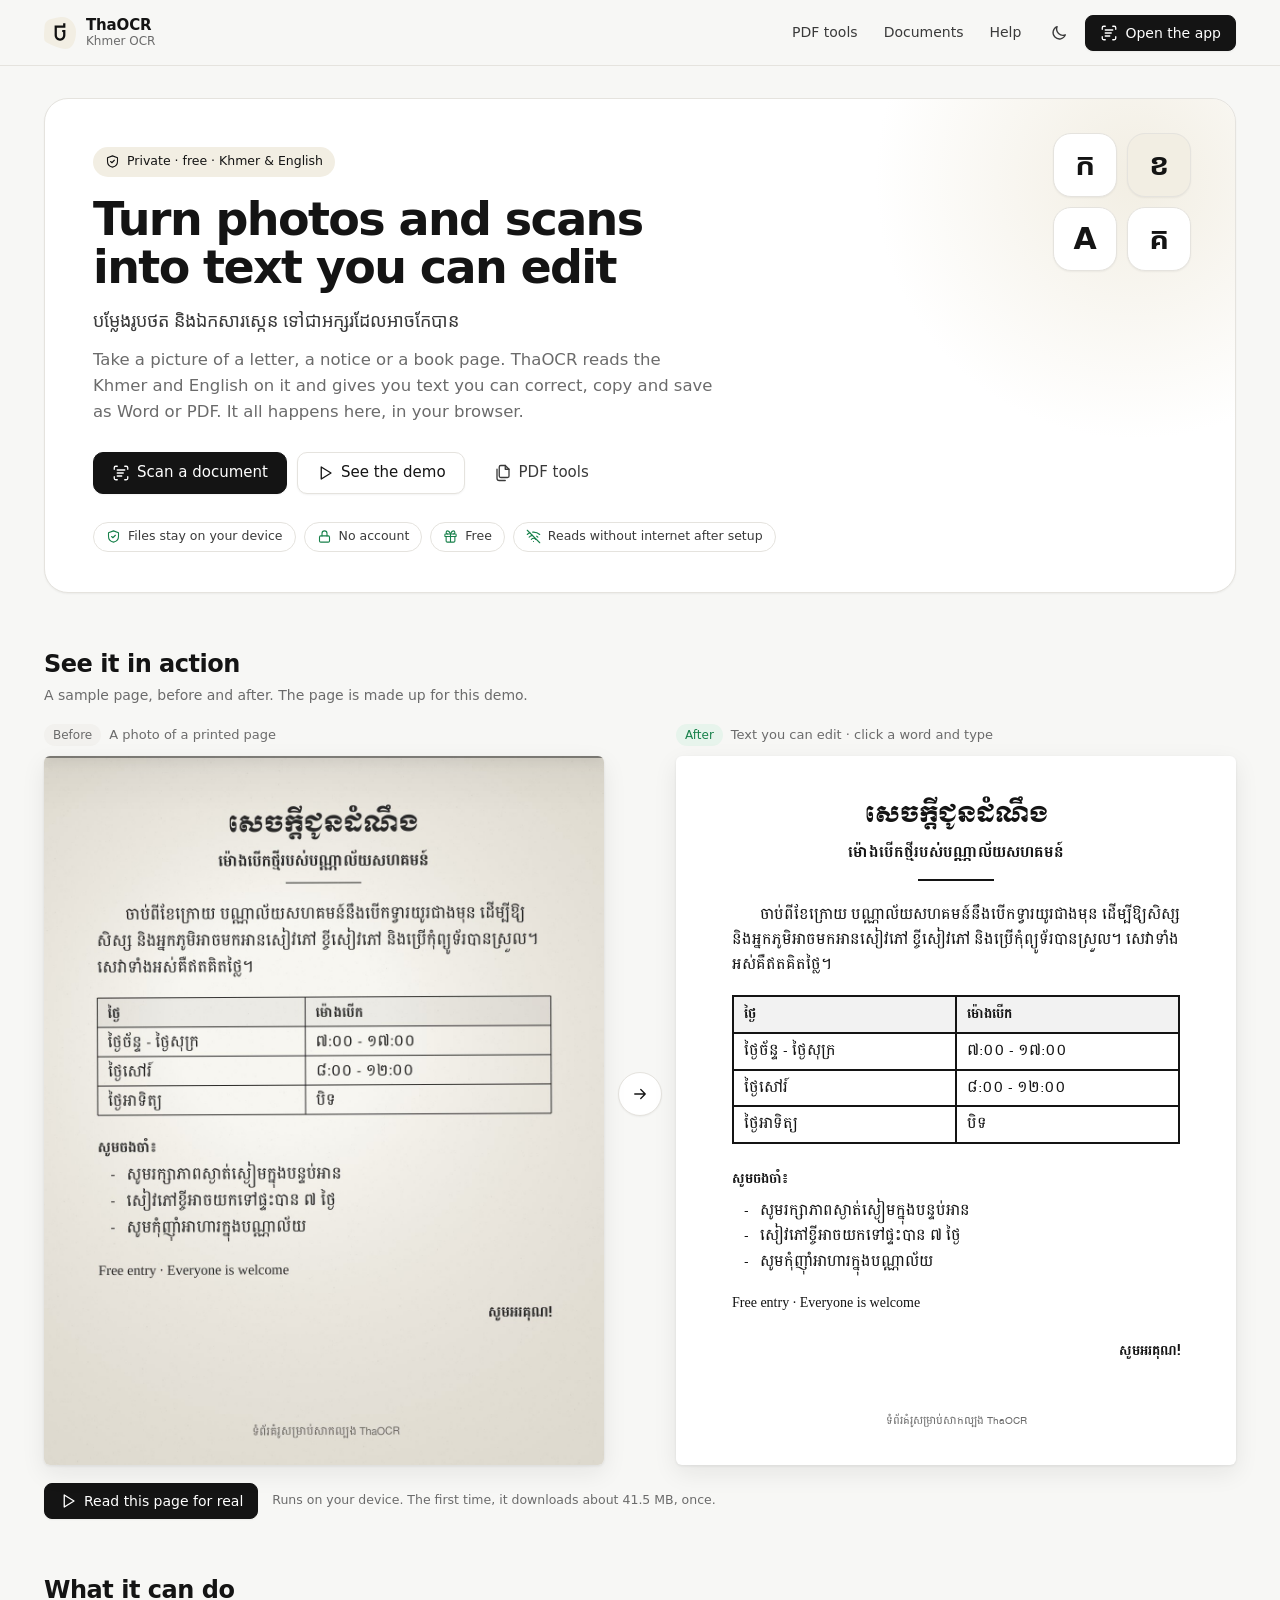
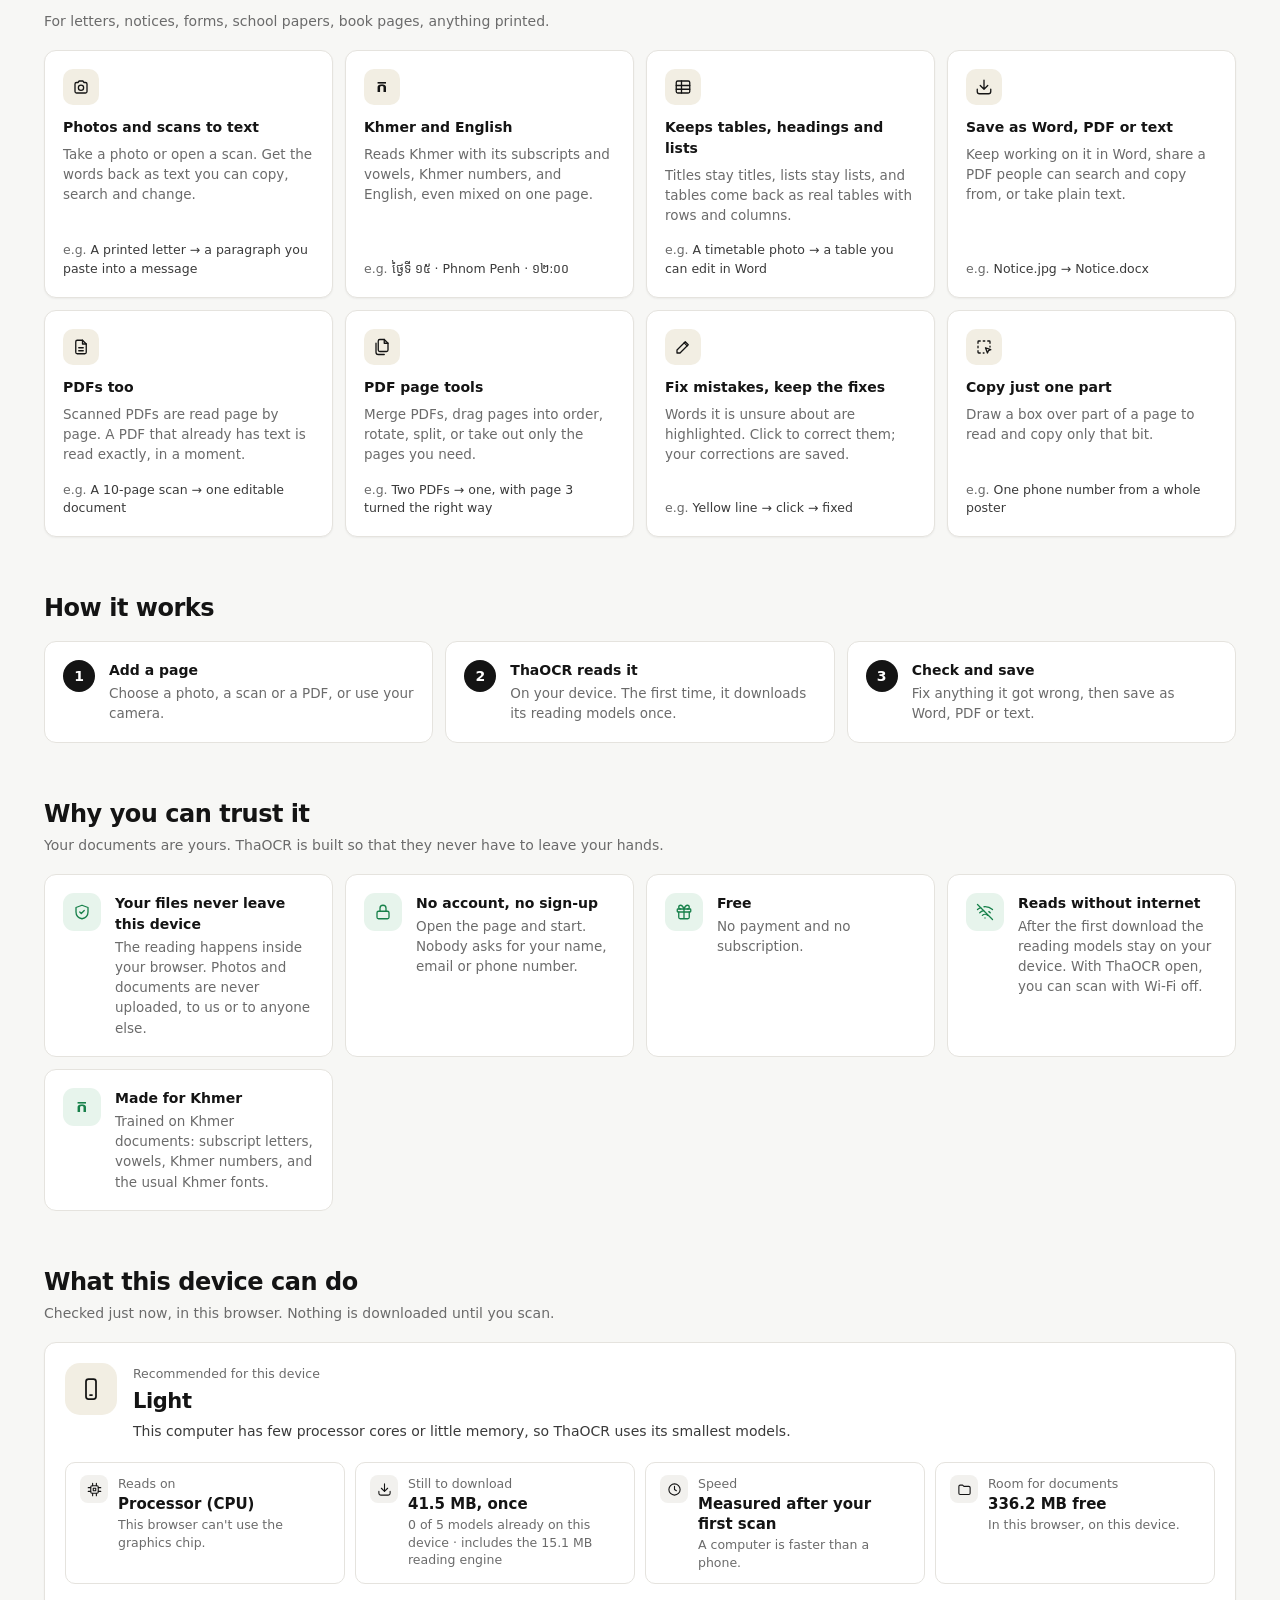
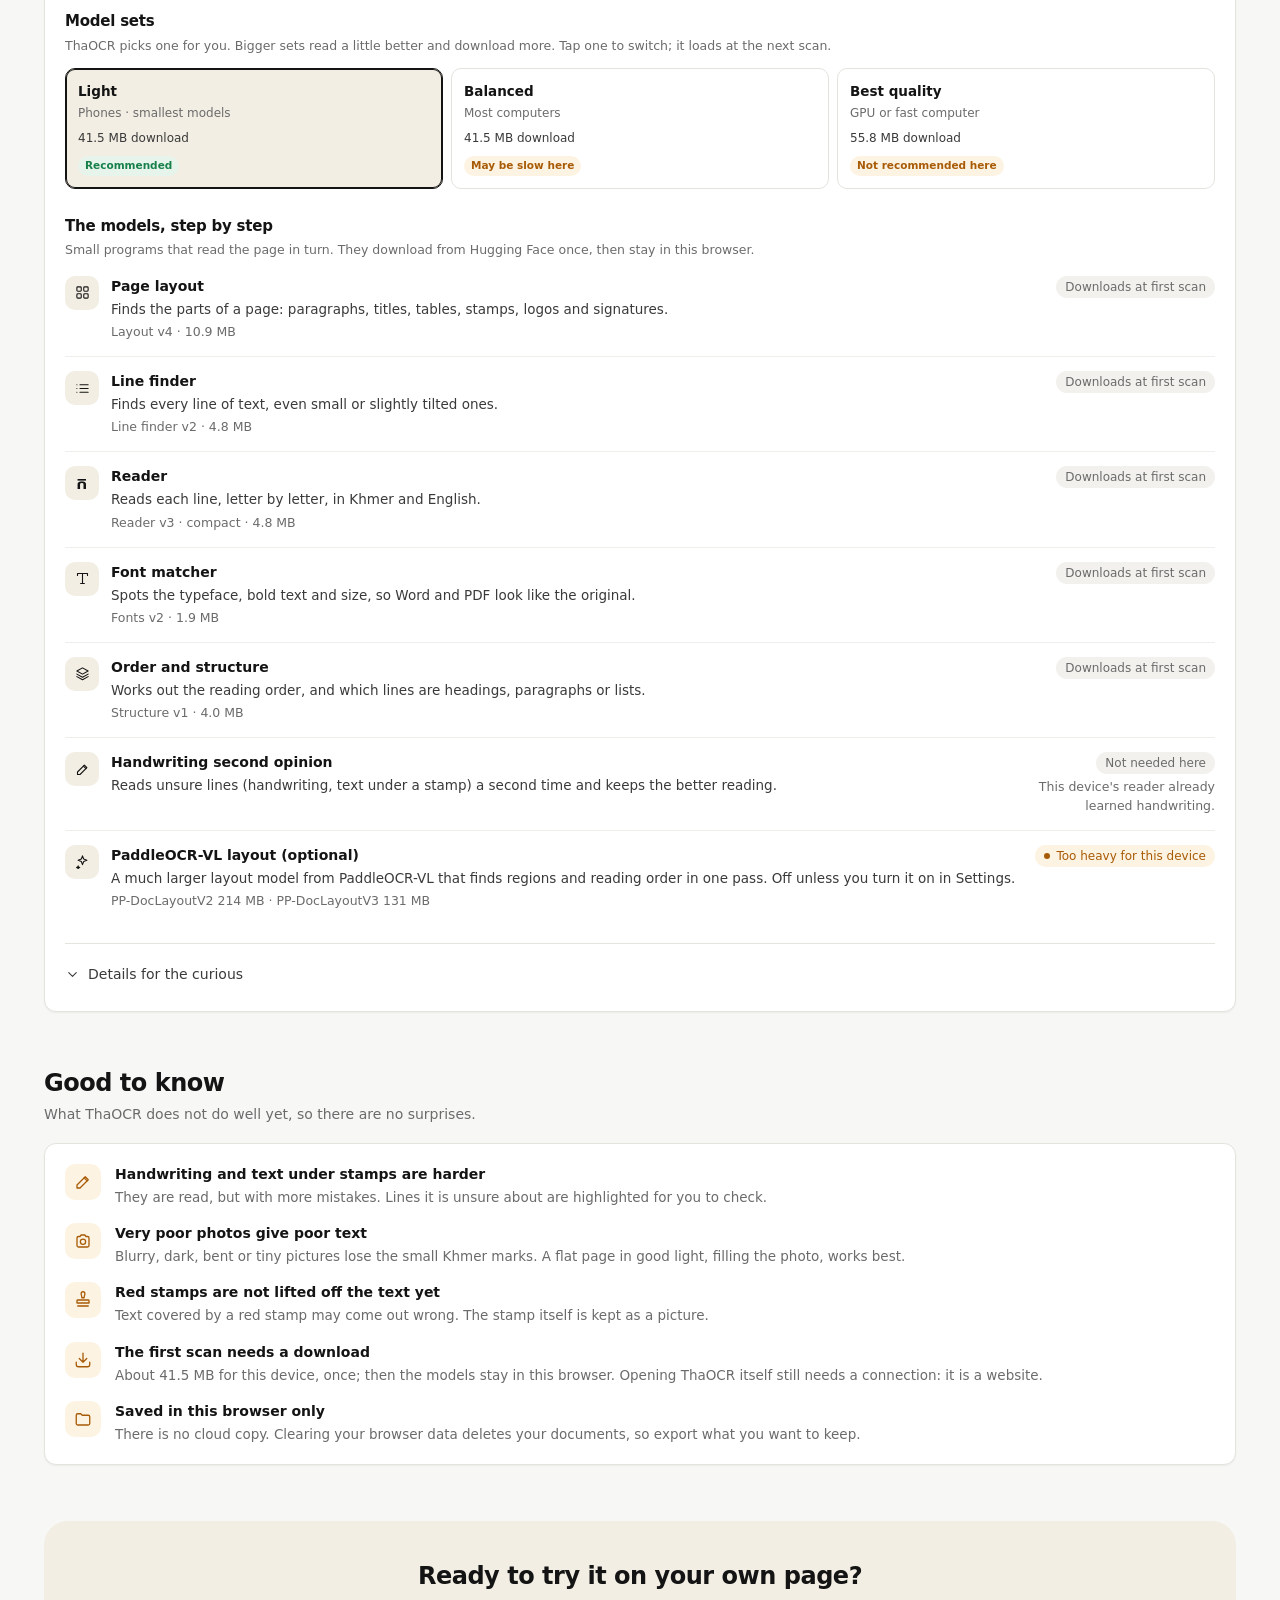
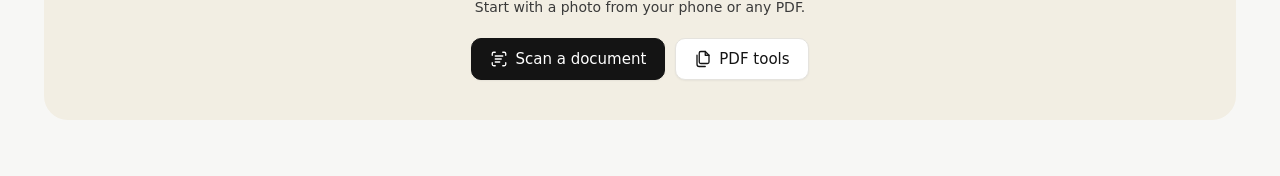
==== commit f66df850: "Home is a website page: its own header, no sidebar; Scan and the app pages keep the sidebar On #/hom" ====
--- a/index.html
+++ b/index.html
@@ -51,6 +51,22 @@
   </div>
  </aside>
  <div class="main">
+  <!-- Home only (#/home): a website header instead of the sidebar. The app pages keep the sidebar. -->
+  <header class="lhead" id="lhead" aria-label="ThaOCR">
+   <div class="lhead-in">
+    <a class="brand" href="#/home" aria-label="ThaOCR home">
+     <svg class="mark" viewBox="0 0 792.53 791.42" aria-hidden="true"><path fill="#f2eee3" d="m5.74,347.98c2.95-32.15,5.25-64.36,6.35-96.63C18.74,55.04,169.58,48.29,378.34,7.01c221.05-43.71,381.76,124.54,408.37,292.23,24.98,157.35-28.72,457.08-197.32,488.3-167.89,31.09-510.61-133.44-561.98-187.33C-8.02,563.05-1.58,427.75,5.74,347.98Z"/><path fill="#111" d="m318.8,452.55c0,41.06,31.32,76.2,72.29,78.87,23.42,1.52,44.78-7.4,59.92-22.54,14.02-14.02,22.71-33.37,22.71-54.76v-77.46h0c-15.43,0-27.94-12.51-27.94-27.94h0c0-15.43,12.51-27.94,27.94-27.94h55.87v131.22c0,71.24-55.06,131.56-126.21,135.27-76.86,4-140.47-57.16-140.47-133.15v-245.08h210.8v-55.87s55.87,0,55.87,0v111.75h-210.8v187.64Z"/></svg>
+     <div><b>ThaOCR</b><span>Khmer OCR</span></div>
+    </a>
+    <nav class="lnav" aria-label="Pages">
+     <a href="#/pdf">PDF tools</a>
+     <a href="#/documents">Documents<span class="count" id="ln_docs"></span></a>
+     <a href="#/help">Help</a>
+    </nav>
+    <button class="btn icon ghost themetog tip" type="button" data-tip="Dark mode" aria-label="Switch to dark mode"><svg class="i ic-moon" aria-hidden="true"><use href="#i-moon"/></svg><svg class="i ic-sun" aria-hidden="true"><use href="#i-sun"/></svg></button>
+    <a class="btn p" href="#/scan" data-go><svg class="i" aria-hidden="true"><use href="#i-scan"/></svg><span>Open the app</span></a>
+   </div>
+  </header>
   <div class="topbar"><button class="btn icon themetog tip" id="themetog" type="button" data-tip="Dark mode" aria-label="Switch to dark mode"><svg class="i ic-moon" aria-hidden="true"><use href="#i-moon"/></svg><svg class="i ic-sun" aria-hidden="true"><use href="#i-sun"/></svg></button></div>
   <main class="page" id="view" tabindex="-1"></main>
  </div>
--- a/app.css
+++ b/app.css
@@ -402,12 +402,12 @@
  .shell.collapsed{grid-template-columns:64px minmax(0,1fr)}
  .shell.collapsed .side{padding:14px 10px 12px}
  .shell.collapsed .side-top{justify-content:center;padding:0 0 14px}
- .shell.collapsed .brand{flex:none;padding:4px}
+ .shell.collapsed .side .brand{flex:none;padding:4px}
  /* collapsed: the open button sits on the logo and appears on hover */
  .shell.collapsed .sidetog{position:absolute;top:0;left:50%;transform:translateX(-50%);width:40px;height:40px;opacity:0;transition:opacity .12s}
  .shell.collapsed .side-top:hover .sidetog,.shell.collapsed .sidetog:focus-visible{opacity:1;background:var(--surface-2);color:var(--ink)}
  .shell.collapsed .side-top:hover .brand .mark{opacity:0}
- .shell.collapsed .brand>div,.shell.collapsed .nav .t,.shell.collapsed .nav .count,.shell.collapsed .devchip,.shell.collapsed .running .grow,.shell.collapsed .running b{display:none}
+ .shell.collapsed .side .brand>div,.shell.collapsed .nav .t,.shell.collapsed .nav .count,.shell.collapsed .devchip,.shell.collapsed .running .grow,.shell.collapsed .running b{display:none}
  .shell.collapsed .nav{justify-content:center;padding:0;height:40px}
  .shell.collapsed .running{justify-content:center;padding:0}
  .shell.collapsed .foot{display:none}
--- a/home.css
+++ b/home.css
@@ -1,5 +1,21 @@
 /* Home (#/home, home.js): the welcome page. Only the app.css tokens, so light and dark themes follow. The sample page
    and its editable result are "paper" (white with dark ink) in both themes, like every page view in the app. */
+/* Home is a website page, not an app page: a header across the top and no sidebar. app.js puts .landing on the shell
+   on #/home only; Scan and the other app pages keep the sidebar. */
+.lhead{display:none}
+.shell.landing,.shell.landing.collapsed{grid-template-columns:minmax(0,1fr)}
+.shell.landing .side,.shell.landing .topbar{display:none}
+.shell.landing .lhead{display:block;position:sticky;top:0;z-index:40;padding-top:env(safe-area-inset-top)}
+.lhead::before{content:"";position:absolute;inset:0;z-index:-1;background:var(--bg);background:color-mix(in srgb,var(--bg) 86%,transparent);backdrop-filter:saturate(1.4) blur(14px);-webkit-backdrop-filter:saturate(1.4) blur(14px);border-bottom:1px solid var(--line)}
+.lhead-in{display:flex;align-items:center;gap:8px;max-width:1240px;margin:0 auto;padding:12px 40px}   /* same width as the page below */
+.lhead .brand{flex:none;margin:0 auto 0 -6px}
+.lnav{display:flex;align-items:center;gap:2px}
+.lnav a{display:inline-flex;align-items:center;gap:7px;height:36px;padding:0 12px;border-radius:var(--r-s);color:var(--ink-2);font-weight:500;transition:background .15s,color .15s}
+.lnav a:hover{background:var(--surface-2);color:var(--ink)}
+.lnav .count{font-size:11.5px;color:var(--mut);background:var(--surface-2);border-radius:999px;padding:0 7px;line-height:19px;font-variant-numeric:tabular-nums}
+.lnav a:hover .count{background:var(--surface)}
+.lnav .count:empty{display:none}
+.shell.landing .page{padding-top:28px}
 .home{display:flex;flex-direction:column;gap:56px;padding-top:4px}
 .home h2{font-size:24px;letter-spacing:-.02em;line-height:1.25}
 .h-glyph{font:600 17px/1 var(--khm)}
@@ -23,7 +39,7 @@
 .h-pills svg.i{color:var(--ok)}
 
 /* section heads */
-.h-sec{display:flex;flex-direction:column;gap:18px;scroll-margin-top:16px}
+.h-sec{display:flex;flex-direction:column;gap:18px;scroll-margin-top:84px}   /* below the sticky header */
 .h-sechead p{margin:6px 0 0;color:var(--mut);max-width:660px}
 
 /* before -> after */
@@ -127,6 +143,7 @@
 .h-end-cta .h-cta{justify-content:center;margin-top:20px}
 .h-end-cta .btn:not(.p){background:var(--surface)}
 
+@media(max-width:1280px){.lhead-in{padding:12px 24px}}
 @media(max-width:1100px){
  .h-deco{display:none}
  /* side by side the panes would be too narrow to read: one above the other, at most 600 px wide */
@@ -137,6 +154,11 @@
 }
 @media(max-width:860px){
  nav.tabs .nav[data-r=home]{display:none}   /* five tabs at the bottom; the logo at the top opens Home */
+ .lhead-in{padding:8px 12px 8px 16px;gap:4px}
+ .lhead .brand{margin-left:-4px}
+ .lnav{display:none}   /* a phone has room for the logo, the theme button and "Open the app"; the app's tab bar has the rest */
+ .shell.landing .page{padding-top:20px;padding-bottom:calc(48px + env(safe-area-inset-bottom))}   /* no tab bar at the bottom */
+ .shell.landing~.toast{bottom:calc(24px + env(safe-area-inset-bottom))}
  .home{gap:40px}
  .h-sec{scroll-margin-top:72px}   /* below the sticky top bar */
  .h-hero{padding:28px 20px 24px;border-radius:18px}
